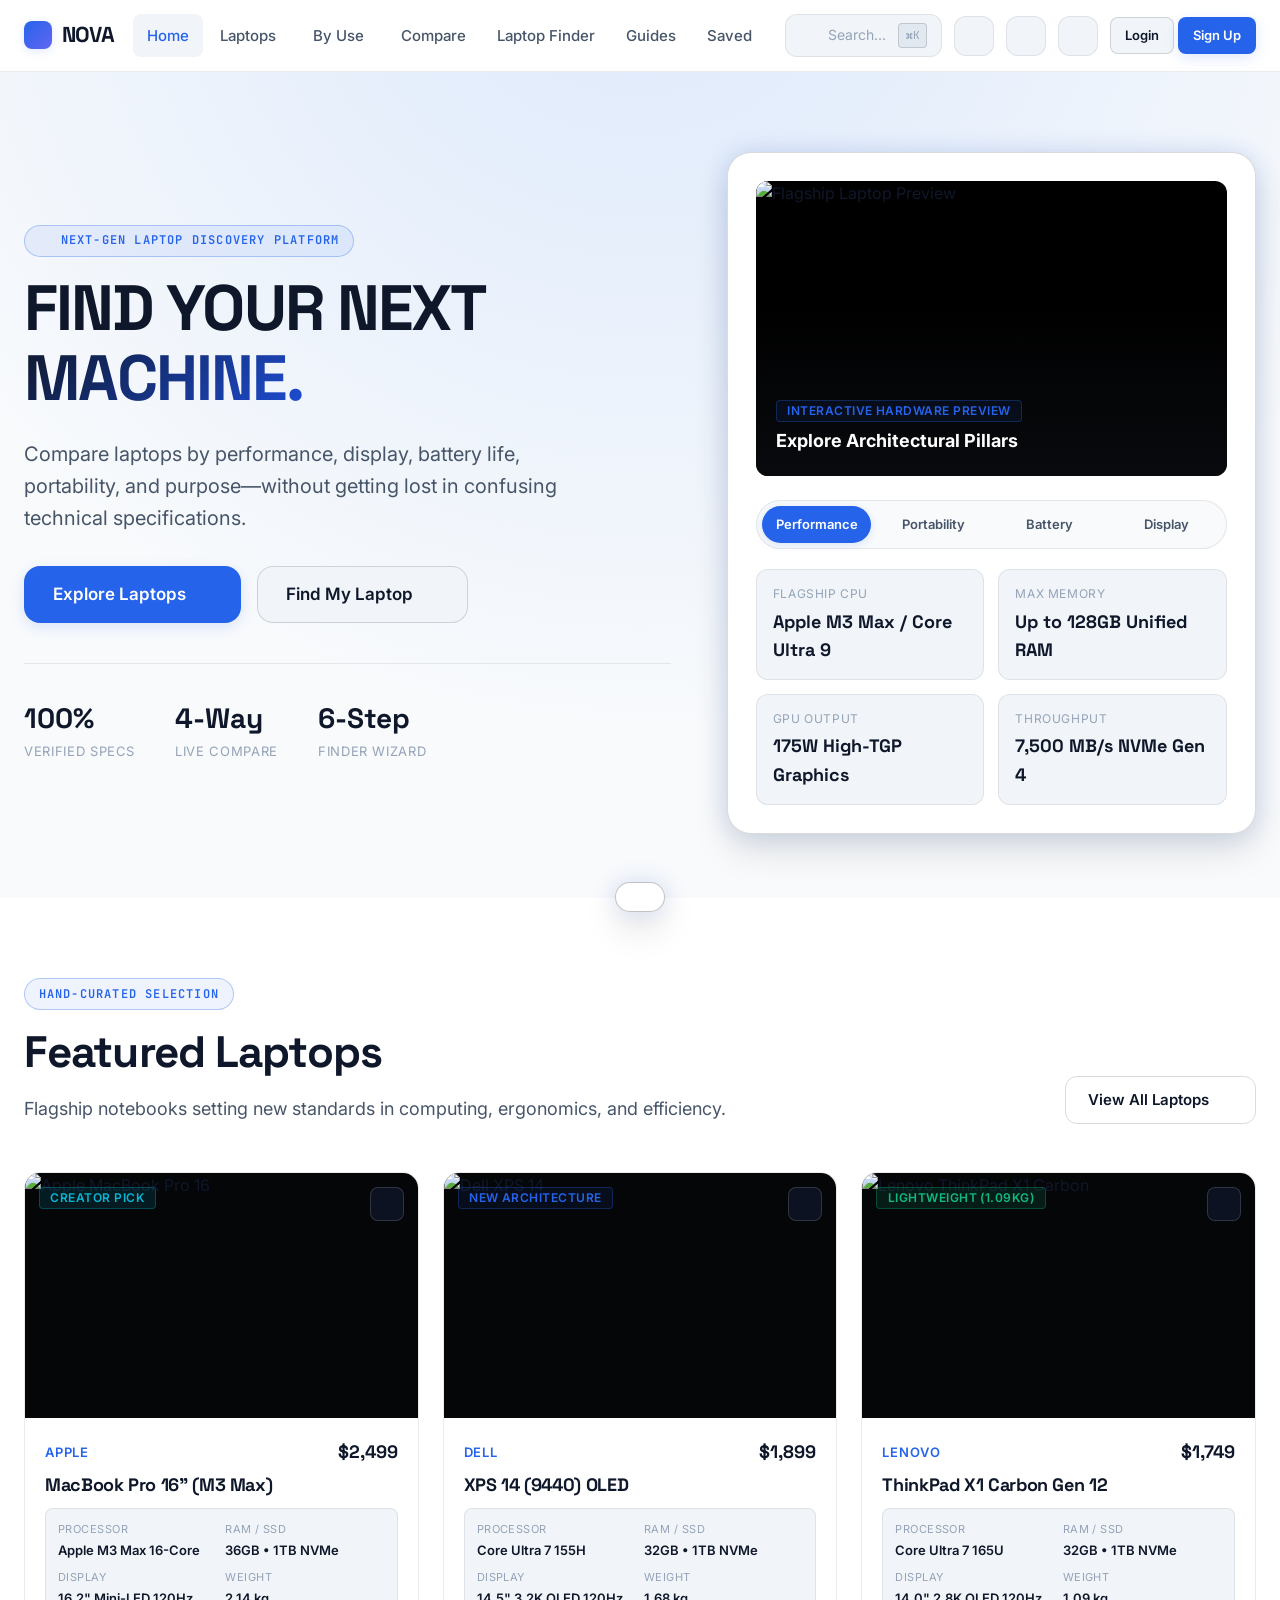
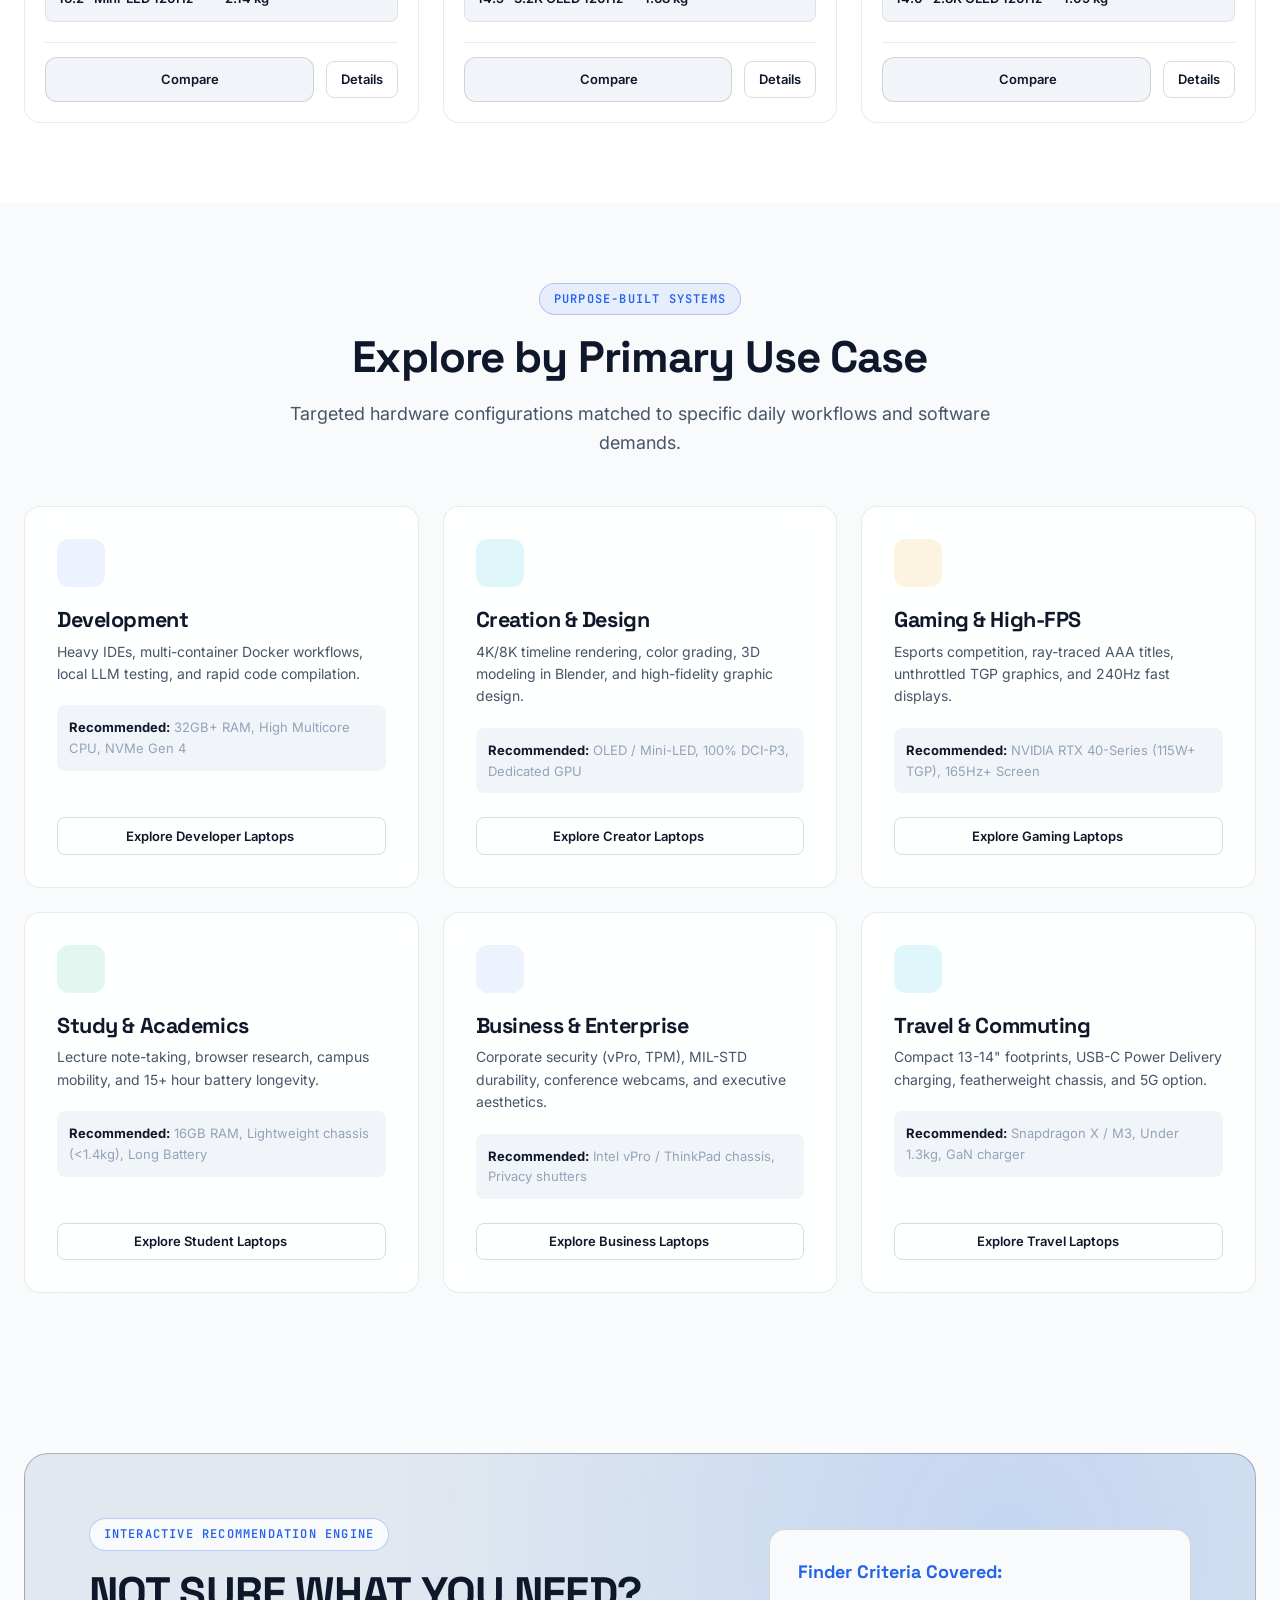
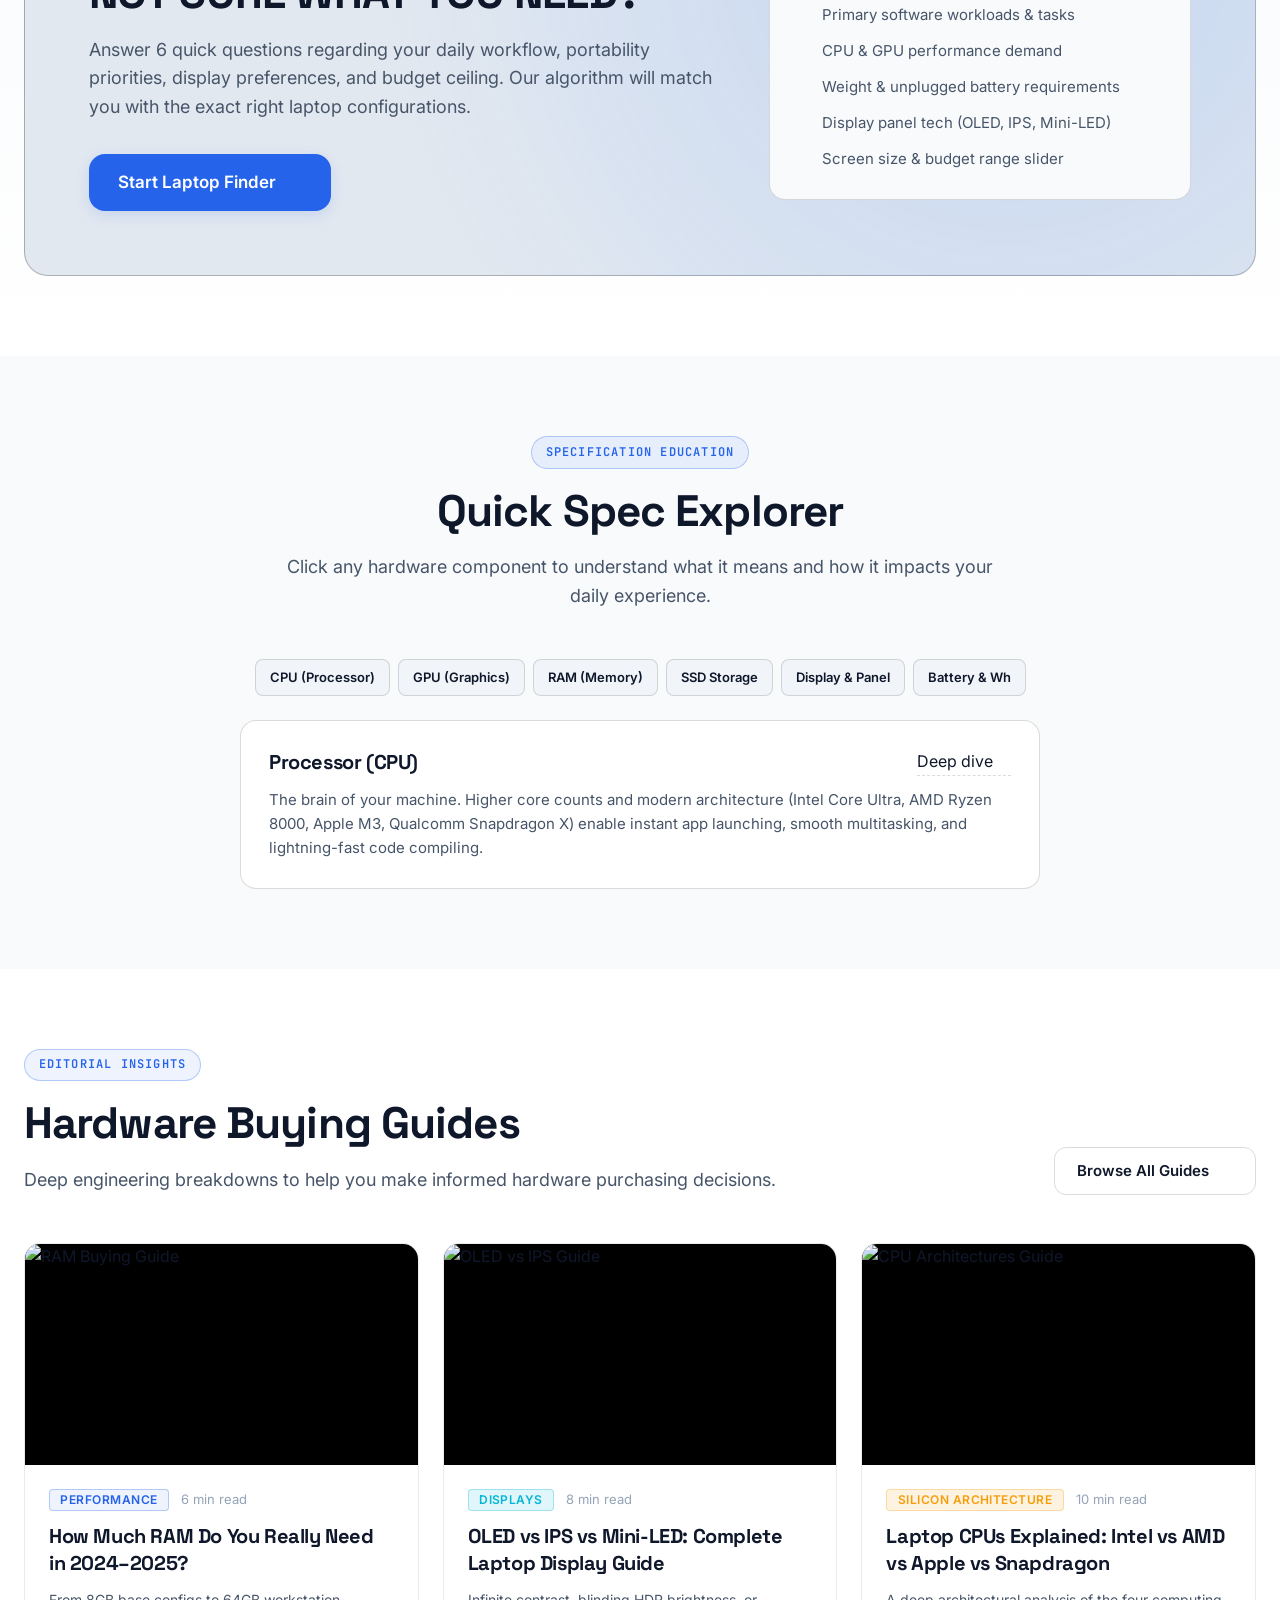
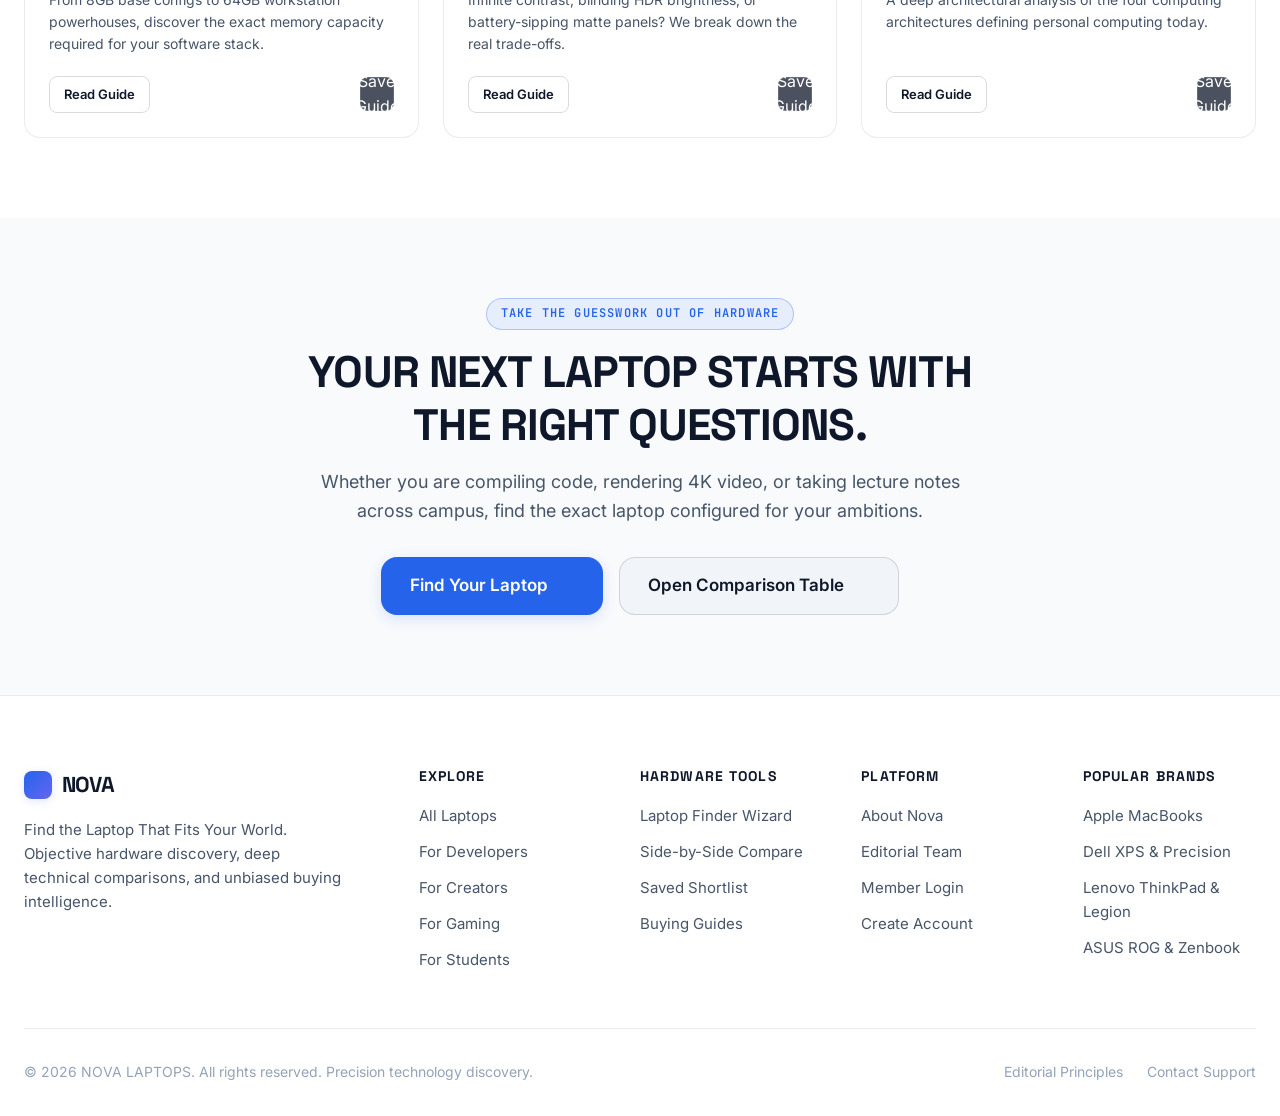
==== index.html @ 1ff2ee2d "Your commit message" ====
<!DOCTYPE html>
<html lang="en" data-theme="dark">
<head>
  <meta charset="UTF-8">
  <meta name="viewport" content="width=device-width, initial-scale=1.0">
  <title>NOVA LAPTOPS — Find the Laptop That Fits Your World</title>
  <meta name="description" content="Discover, compare, and find high-performance laptops tailored to your workflow. Deep technical specifications, curated buying guides, and precision hardware comparisons.">
  <meta property="og:title" content="NOVA LAPTOPS — Discover & Compare Laptops">
  <meta property="og:description" content="Compare laptops by performance, display, battery life, and purpose—without getting lost in technical jargon.">
  
  <!-- CSS Stylesheets -->
  <link rel="stylesheet" href="assets/css/style.css">
  <link rel="stylesheet" href="assets/css/components.css">
  <link rel="stylesheet" href="assets/css/responsive.css">

  <!-- Lucide Icons CDN -->
  <script src="https://unpkg.com/lucide@latest"></script>
</head>
<body>

  <!-- ==================== STICKY NAVBAR ==================== -->
  <header class="site-header">
    <div class="container nav-container">
      <!-- Brand Logo -->
      <a href="index.html" class="brand-logo" aria-label="Nova Laptops Home">
        <div class="brand-logo-icon">
          <i data-lucide="cpu" style="width: 18px; height: 18px;"></i>
        </div>
        <span>NOVA</span>
      </a>

      <!-- Desktop Navigation Menu -->
      <nav class="main-nav" aria-label="Main Navigation">
        <div class="nav-item">
          <a href="index.html" class="nav-link active">Home</a>
        </div>

        <!-- Laptops Dropdown -->
        <div class="nav-item">
          <a href="laptops.html" class="nav-link">
            Laptops <i data-lucide="chevron-down" class="nav-chevron"></i>
          </a>
          <div class="dropdown-menu">
            <a href="laptops.html" class="dropdown-item">
              <i data-lucide="layout-grid"></i> All Laptops
            </a>
            <a href="laptops.html?use=Travel" class="dropdown-item">
              <i data-lucide="feather"></i> Ultrabooks
            </a>
            <a href="laptops.html?use=Business" class="dropdown-item">
              <i data-lucide="briefcase"></i> Business Laptops
            </a>
            <a href="laptops.html?use=Gaming" class="dropdown-item">
              <i data-lucide="gamepad-2"></i> Gaming Laptops
            </a>
            <a href="laptops.html?use=Creator" class="dropdown-item">
              <i data-lucide="palette"></i> Creator Laptops
            </a>
            <a href="laptops.html?display=OLED" class="dropdown-item">
              <i data-lucide="sparkles"></i> 2-in-1 & OLED Laptops
            </a>
            <a href="laptops.html?use=Student" class="dropdown-item">
              <i data-lucide="graduation-cap"></i> Student Laptops
            </a>
            <a href="laptops.html?ram=64" class="dropdown-item">
              <i data-lucide="server"></i> Workstations
            </a>
          </div>
        </div>

        <!-- By Use Dropdown -->
        <div class="nav-item">
          <a href="laptops.html" class="nav-link">
            By Use <i data-lucide="chevron-down" class="nav-chevron"></i>
          </a>
          <div class="dropdown-menu">
            <a href="laptops.html?use=Student" class="dropdown-item">
              <i data-lucide="graduation-cap"></i> For Students
            </a>
            <a href="laptops.html?use=Work" class="dropdown-item">
              <i data-lucide="laptop"></i> For Work & Office
            </a>
            <a href="laptops.html?use=Developer" class="dropdown-item">
              <i data-lucide="code-2"></i> For Developers
            </a>
            <a href="laptops.html?use=Creator" class="dropdown-item">
              <i data-lucide="pen-tool"></i> For Designers & UI
            </a>
            <a href="laptops.html?use=Creator" class="dropdown-item">
              <i data-lucide="video"></i> For Video Creators
            </a>
            <a href="laptops.html?use=Gaming" class="dropdown-item">
              <i data-lucide="crosshair"></i> For High-FPS Gaming
            </a>
            <a href="laptops.html?use=Business" class="dropdown-item">
              <i data-lucide="shield-check"></i> For Enterprise & Execs
            </a>
            <a href="laptops.html?use=Travel" class="dropdown-item">
              <i data-lucide="plane"></i> For Travel & Commute
            </a>
          </div>
        </div>

        <div class="nav-item">
          <a href="compare.html" class="nav-link">Compare</a>
        </div>

        <div class="nav-item">
          <a href="laptop-finder.html" class="nav-link">Laptop Finder</a>
        </div>

        <div class="nav-item">
          <a href="guides.html" class="nav-link">Guides</a>
        </div>

        <div class="nav-item">
          <a href="saved.html" class="nav-link">Saved</a>
        </div>
      </nav>

      <!-- Nav Actions (Right) -->
      <div class="nav-actions">
        <!-- Search Trigger -->
        <button class="search-trigger-btn" aria-label="Open search">
          <i data-lucide="search" style="width: 16px; height: 16px;"></i>
          <span>Search...</span>
          <kbd class="search-kbd">⌘K</kbd>
        </button>

        <!-- Saved Counter Link -->
        <a href="saved.html" class="nav-badge-link" aria-label="Saved items" title="Saved Shortlist">
          <i data-lucide="bookmark" style="width: 18px; height: 18px;"></i>
          <span class="counter-badge saved-count-badge">0</span>
        </a>

        <!-- Compare Counter Link -->
        <a href="compare.html" class="nav-badge-link" aria-label="Compare list" title="Comparison Tray">
          <i data-lucide="scale" style="width: 18px; height: 18px;"></i>
          <span class="counter-badge compare-count-badge">0</span>
        </a>

        <!-- Theme Toggle -->
        <button class="theme-toggle-btn" aria-label="Toggle dark/light theme" title="Toggle theme">
          <i data-lucide="sun" style="width: 18px; height: 18px;"></i>
        </button>

        <!-- Auth State Container -->
        <div class="nav-auth-container">
          <a href="login.html" class="btn btn-secondary btn-sm">Login</a>
          <a href="signup.html" class="btn btn-primary btn-sm">Sign Up</a>
        </div>

        <!-- Mobile Hamburger Toggle -->
        <button id="mobileNavToggle" class="mobile-toggle-btn" aria-label="Toggle mobile menu">
          <i data-lucide="menu" style="width: 20px; height: 20px;"></i>
        </button>
      </div>
    </div>
  </header>

  <!-- ==================== MOBILE NAVIGATION DRAWER ==================== -->
  <div id="mobileNavDrawer" class="mobile-nav-drawer">
    <div class="mobile-nav-content">
      <div class="mobile-nav-header">
        <a href="index.html" class="brand-logo">
          <div class="brand-logo-icon"><i data-lucide="cpu" style="width: 18px; height: 18px;"></i></div>
          <span>NOVA</span>
        </a>
        <button id="mobileNavClose" class="btn btn-icon btn-sm" aria-label="Close menu">✕</button>
      </div>

      <div class="mobile-nav-links">
        <a href="index.html" class="mobile-nav-link">Home</a>
        
        <div>
          <button class="mobile-nav-link mobile-accordion-trigger" style="width: 100%;">
            <span>Laptops</span>
            <i data-lucide="chevron-down" style="width: 16px; height: 16px;"></i>
          </button>
          <div class="mobile-accordion-content">
            <a href="laptops.html" class="mobile-accordion-link">All Laptops</a>
            <a href="laptops.html?use=Travel" class="mobile-accordion-link">Ultrabooks</a>
            <a href="laptops.html?use=Business" class="mobile-accordion-link">Business Laptops</a>
            <a href="laptops.html?use=Gaming" class="mobile-accordion-link">Gaming Laptops</a>
            <a href="laptops.html?use=Creator" class="mobile-accordion-link">Creator Laptops</a>
            <a href="laptops.html?display=OLED" class="mobile-accordion-link">2-in-1 & OLED</a>
            <a href="laptops.html?use=Student" class="mobile-accordion-link">Student Laptops</a>
            <a href="laptops.html?ram=64" class="mobile-accordion-link">Workstations</a>
          </div>
        </div>

        <div>
          <button class="mobile-nav-link mobile-accordion-trigger" style="width: 100%;">
            <span>By Use Case</span>
            <i data-lucide="chevron-down" style="width: 16px; height: 16px;"></i>
          </button>
          <div class="mobile-accordion-content">
            <a href="laptops.html?use=Student" class="mobile-accordion-link">For Students</a>
            <a href="laptops.html?use=Work" class="mobile-accordion-link">For Work</a>
            <a href="laptops.html?use=Developer" class="mobile-accordion-link">For Developers</a>
            <a href="laptops.html?use=Creator" class="mobile-accordion-link">For Designers</a>
            <a href="laptops.html?use=Gaming" class="mobile-accordion-link">For Gaming</a>
            <a href="laptops.html?use=Business" class="mobile-accordion-link">For Business</a>
          </div>
        </div>

        <a href="compare.html" class="mobile-nav-link">Compare Machines</a>
        <a href="laptop-finder.html" class="mobile-nav-link">Laptop Finder Wizard</a>
        <a href="guides.html" class="mobile-nav-link">Buying Guides</a>
        <a href="saved.html" class="mobile-nav-link">Saved Shortlist</a>
        <a href="about.html" class="mobile-nav-link">About Nova</a>
        <a href="contact.html" class="mobile-nav-link">Contact</a>
      </div>

      <div style="margin-top: auto; padding-top: 1.5rem; border-top: 1px solid var(--border-subtle); display: flex; flex-direction: column; gap: 0.75rem;">
        <div class="nav-auth-container" style="display: flex; gap: 0.5rem;">
          <a href="login.html" class="btn btn-secondary btn-sm" style="flex: 1;">Login</a>
          <a href="signup.html" class="btn btn-primary btn-sm" style="flex: 1;">Sign Up</a>
        </div>
      </div>
    </div>
  </div>

  <main>
    <!-- ==================== HERO SECTION ==================== -->
    <section class="hero">
      <div class="container">
        <div class="hero-content-wrapper">
          <!-- Hero Text -->
          <div>
            <div class="section-tag">
              <i data-lucide="sparkles" style="width: 14px; height: 14px;"></i>
              Next-Gen Laptop Discovery Platform
            </div>
            <h1 class="hero-title">
              FIND YOUR NEXT <br>
              <span class="text-gradient">MACHINE.</span>
            </h1>
            <p class="hero-desc">
              Compare laptops by performance, display, battery life, portability, and purpose—without getting lost in confusing technical specifications.
            </p>

            <div class="hero-cta-group">
              <a href="laptops.html" class="btn btn-primary btn-lg">
                Explore Laptops <i data-lucide="arrow-right" style="width: 18px; height: 18px;"></i>
              </a>
              <a href="laptop-finder.html" class="btn btn-secondary btn-lg">
                Find My Laptop <i data-lucide="compass" style="width: 18px; height: 18px;"></i>
              </a>
            </div>

            <div class="hero-stats-row">
              <div class="hero-stat-item">
                <span class="hero-stat-val">100%</span>
                <span class="hero-stat-lbl">Verified Specs</span>
              </div>
              <div class="hero-stat-item">
                <span class="hero-stat-val">4-Way</span>
                <span class="hero-stat-lbl">Live Compare</span>
              </div>
              <div class="hero-stat-item">
                <span class="hero-stat-val">6-Step</span>
                <span class="hero-stat-lbl">Finder Wizard</span>
              </div>
            </div>
          </div>

          <!-- Hero Interactive Spec Visual Display -->
          <div>
            <div class="hero-visual-card">
              <div class="hero-device-wrapper">
                <img id="heroDeviceImg" src="https://images.unsplash.com/photo-1517336714731-489689fd1ca8?auto=format&fit=crop&w=800&q=80" alt="Flagship Laptop Preview" class="hero-device-img">
                <div class="hero-device-overlay">
                  <div>
                    <span class="badge badge-blue">Interactive Hardware Preview</span>
                    <div style="color: #FFFFFF; font-weight: 700; font-size: 1.125rem; margin-top: 0.25rem;">Explore Architectural Pillars</div>
                  </div>
                </div>
              </div>

              <!-- Pill Controls -->
              <div class="hero-pill-controls">
                <button class="hero-pill-btn active" data-hero-target="performance">Performance</button>
                <button class="hero-pill-btn" data-hero-target="portability">Portability</button>
                <button class="hero-pill-btn" data-hero-target="battery">Battery</button>
                <button class="hero-pill-btn" data-hero-target="display">Display</button>
              </div>

              <!-- Dynamic Specs Grid -->
              <div id="heroDynamicSpecs" class="hero-spec-dynamic-grid">
                <div class="hero-spec-metric">
                  <div class="hero-spec-metric-label">Flagship CPU</div>
                  <div class="hero-spec-metric-val">Apple M3 Max / Core Ultra 9</div>
                </div>
                <div class="hero-spec-metric">
                  <div class="hero-spec-metric-label">Max Memory</div>
                  <div class="hero-spec-metric-val">Up to 128GB Unified RAM</div>
                </div>
                <div class="hero-spec-metric">
                  <div class="hero-spec-metric-label">GPU Output</div>
                  <div class="hero-spec-metric-val">175W High-TGP Graphics</div>
                </div>
                <div class="hero-spec-metric">
                  <div class="hero-spec-metric-label">Throughput</div>
                  <div class="hero-spec-metric-val">7,500 MB/s NVMe Gen 4</div>
                </div>
              </div>
            </div>
          </div>
        </div>
      </div>
    </section>

    <!-- ==================== FEATURED LAPTOPS ==================== -->
    <section class="section" style="background-color: var(--bg-secondary);">
      <div class="container">
        <div class="section-header" style="display: flex; justify-content: space-between; align-items: flex-end; flex-wrap: wrap; gap: 1.5rem;">
          <div>
            <div class="section-tag">Hand-Curated Selection</div>
            <h2 class="section-title">Featured Laptops</h2>
            <p class="section-subtitle">Flagship notebooks setting new standards in computing, ergonomics, and efficiency.</p>
          </div>
          <a href="laptops.html" class="btn btn-outline">
            View All Laptops <i data-lucide="arrow-right" style="width: 16px; height: 16px;"></i>
          </a>
        </div>

        <div class="grid grid-3">
          <!-- Featured Laptop 1: MacBook Pro 16 M3 -->
          <div class="laptop-card">
            <div class="laptop-card-media">
              <img src="https://images.unsplash.com/photo-1517336714731-489689fd1ca8?auto=format&fit=crop&w=800&q=80" alt="Apple MacBook Pro 16" class="laptop-card-img" loading="lazy">
              <div class="laptop-card-badges">
                <span class="badge badge-cyan">Creator Pick</span>
              </div>
              <div class="laptop-card-quick-actions">
                <button class="card-icon-action-btn" data-save-laptop-btn="macbook-pro-16-m3" title="Save to shortlist">
                  <i data-lucide="bookmark" style="width: 16px; height: 16px;"></i>
                </button>
              </div>
            </div>
            <div class="laptop-card-body">
              <div class="laptop-card-brand-row">
                <span class="laptop-card-brand">Apple</span>
                <span class="laptop-card-price">$2,499</span>
              </div>
              <h3 class="laptop-card-title"><a href="laptop-details.html?id=macbook-pro-16-m3">MacBook Pro 16" (M3 Max)</a></h3>
              <div class="card-specs-matrix">
                <div class="spec-chip-item">
                  <span class="spec-chip-label">Processor</span>
                  <span class="spec-chip-value">Apple M3 Max 16-Core</span>
                </div>
                <div class="spec-chip-item">
                  <span class="spec-chip-label">RAM / SSD</span>
                  <span class="spec-chip-value">36GB • 1TB NVMe</span>
                </div>
                <div class="spec-chip-item">
                  <span class="spec-chip-label">Display</span>
                  <span class="spec-chip-value">16.2" Mini-LED 120Hz</span>
                </div>
                <div class="spec-chip-item">
                  <span class="spec-chip-label">Weight</span>
                  <span class="spec-chip-value">2.14 kg</span>
                </div>
              </div>
              <div class="laptop-card-footer">
                <button class="btn btn-secondary btn-card-compare" data-compare-btn="macbook-pro-16-m3">
                  <i data-lucide="scale" style="width: 14px; height: 14px;"></i> Compare
                </button>
                <a href="laptop-details.html?id=macbook-pro-16-m3" class="btn btn-outline btn-sm">Details</a>
              </div>
            </div>
          </div>

          <!-- Featured Laptop 2: Dell XPS 14 -->
          <div class="laptop-card">
            <div class="laptop-card-media">
              <img src="https://images.unsplash.com/photo-1593642632823-8f785ba67e45?auto=format&fit=crop&w=800&q=80" alt="Dell XPS 14" class="laptop-card-img" loading="lazy">
              <div class="laptop-card-badges">
                <span class="badge badge-blue">New Architecture</span>
              </div>
              <div class="laptop-card-quick-actions">
                <button class="card-icon-action-btn" data-save-laptop-btn="dell-xps-14-2024" title="Save to shortlist">
                  <i data-lucide="bookmark" style="width: 16px; height: 16px;"></i>
                </button>
              </div>
            </div>
            <div class="laptop-card-body">
              <div class="laptop-card-brand-row">
                <span class="laptop-card-brand">Dell</span>
                <span class="laptop-card-price">$1,899</span>
              </div>
              <h3 class="laptop-card-title"><a href="laptop-details.html?id=dell-xps-14-2024">XPS 14 (9440) OLED</a></h3>
              <div class="card-specs-matrix">
                <div class="spec-chip-item">
                  <span class="spec-chip-label">Processor</span>
                  <span class="spec-chip-value">Core Ultra 7 155H</span>
                </div>
                <div class="spec-chip-item">
                  <span class="spec-chip-label">RAM / SSD</span>
                  <span class="spec-chip-value">32GB • 1TB NVMe</span>
                </div>
                <div class="spec-chip-item">
                  <span class="spec-chip-label">Display</span>
                  <span class="spec-chip-value">14.5" 3.2K OLED 120Hz</span>
                </div>
                <div class="spec-chip-item">
                  <span class="spec-chip-label">Weight</span>
                  <span class="spec-chip-value">1.68 kg</span>
                </div>
              </div>
              <div class="laptop-card-footer">
                <button class="btn btn-secondary btn-card-compare" data-compare-btn="dell-xps-14-2024">
                  <i data-lucide="scale" style="width: 14px; height: 14px;"></i> Compare
                </button>
                <a href="laptop-details.html?id=dell-xps-14-2024" class="btn btn-outline btn-sm">Details</a>
              </div>
            </div>
          </div>

          <!-- Featured Laptop 3: Lenovo ThinkPad X1 Carbon Gen 12 -->
          <div class="laptop-card">
            <div class="laptop-card-media">
              <img src="https://images.unsplash.com/photo-1588872657578-7efd1f1555ed?auto=format&fit=crop&w=800&q=80" alt="Lenovo ThinkPad X1 Carbon" class="laptop-card-img" loading="lazy">
              <div class="laptop-card-badges">
                <span class="badge badge-emerald">Lightweight (1.09kg)</span>
              </div>
              <div class="laptop-card-quick-actions">
                <button class="card-icon-action-btn" data-save-laptop-btn="lenovo-thinkpad-x1-carbon-gen12" title="Save to shortlist">
                  <i data-lucide="bookmark" style="width: 16px; height: 16px;"></i>
                </button>
              </div>
            </div>
            <div class="laptop-card-body">
              <div class="laptop-card-brand-row">
                <span class="laptop-card-brand">Lenovo</span>
                <span class="laptop-card-price">$1,749</span>
              </div>
              <h3 class="laptop-card-title"><a href="laptop-details.html?id=lenovo-thinkpad-x1-carbon-gen12">ThinkPad X1 Carbon Gen 12</a></h3>
              <div class="card-specs-matrix">
                <div class="spec-chip-item">
                  <span class="spec-chip-label">Processor</span>
                  <span class="spec-chip-value">Core Ultra 7 165U</span>
                </div>
                <div class="spec-chip-item">
                  <span class="spec-chip-label">RAM / SSD</span>
                  <span class="spec-chip-value">32GB • 1TB NVMe</span>
                </div>
                <div class="spec-chip-item">
                  <span class="spec-chip-label">Display</span>
                  <span class="spec-chip-value">14.0" 2.8K OLED 120Hz</span>
                </div>
                <div class="spec-chip-item">
                  <span class="spec-chip-label">Weight</span>
                  <span class="spec-chip-value">1.09 kg</span>
                </div>
              </div>
              <div class="laptop-card-footer">
                <button class="btn btn-secondary btn-card-compare" data-compare-btn="lenovo-thinkpad-x1-carbon-gen12">
                  <i data-lucide="scale" style="width: 14px; height: 14px;"></i> Compare
                </button>
                <a href="laptop-details.html?id=lenovo-thinkpad-x1-carbon-gen12" class="btn btn-outline btn-sm">Details</a>
              </div>
            </div>
          </div>
        </div>
      </div>
    </section>

    <!-- ==================== EXPLORE BY USE CASE ==================== -->
    <section class="section">
      <div class="container">
        <div class="section-header text-center">
          <div class="section-tag">Purpose-Built Systems</div>
          <h2 class="section-title">Explore by Primary Use Case</h2>
          <p class="section-subtitle">Targeted hardware configurations matched to specific daily workflows and software demands.</p>
        </div>

        <div class="grid grid-3">
          <!-- Card: Developers -->
          <div class="glass-panel" style="padding: 2rem; display: flex; flex-direction: column;">
            <div style="width: 48px; height: 48px; border-radius: var(--radius-md); background: var(--accent-subtle); color: var(--accent-primary); display: flex; align-items: center; justify-content: center; margin-bottom: 1.25rem;">
              <i data-lucide="code-2" style="width: 24px; height: 24px;"></i>
            </div>
            <h3 style="font-size: 1.35rem; margin-bottom: 0.5rem;">Development</h3>
            <p style="font-size: 0.875rem; color: var(--text-secondary); margin-bottom: 1.25rem; line-height: 1.6;">
              Heavy IDEs, multi-container Docker workflows, local LLM testing, and rapid code compilation.
            </p>
            <div style="background: var(--bg-tertiary); padding: 0.75rem; border-radius: var(--radius-sm); font-size: 0.8125rem; color: var(--text-muted); margin-bottom: 1.5rem;">
              <strong style="color: var(--text-primary);">Recommended:</strong> 32GB+ RAM, High Multicore CPU, NVMe Gen 4
            </div>
            <a href="laptops.html?use=Developer" class="btn btn-outline btn-sm" style="margin-top: auto;">
              Explore Developer Laptops <i data-lucide="arrow-right" style="width: 14px; height: 14px;"></i>
            </a>
          </div>

          <!-- Card: Creators -->
          <div class="glass-panel" style="padding: 2rem; display: flex; flex-direction: column;">
            <div style="width: 48px; height: 48px; border-radius: var(--radius-md); background: var(--cyan-subtle); color: var(--cyan-accent); display: flex; align-items: center; justify-content: center; margin-bottom: 1.25rem;">
              <i data-lucide="palette" style="width: 24px; height: 24px;"></i>
            </div>
            <h3 style="font-size: 1.35rem; margin-bottom: 0.5rem;">Creation & Design</h3>
            <p style="font-size: 0.875rem; color: var(--text-secondary); margin-bottom: 1.25rem; line-height: 1.6;">
              4K/8K timeline rendering, color grading, 3D modeling in Blender, and high-fidelity graphic design.
            </p>
            <div style="background: var(--bg-tertiary); padding: 0.75rem; border-radius: var(--radius-sm); font-size: 0.8125rem; color: var(--text-muted); margin-bottom: 1.5rem;">
              <strong style="color: var(--text-primary);">Recommended:</strong> OLED / Mini-LED, 100% DCI-P3, Dedicated GPU
            </div>
            <a href="laptops.html?use=Creator" class="btn btn-outline btn-sm" style="margin-top: auto;">
              Explore Creator Laptops <i data-lucide="arrow-right" style="width: 14px; height: 14px;"></i>
            </a>
          </div>

          <!-- Card: Gaming -->
          <div class="glass-panel" style="padding: 2rem; display: flex; flex-direction: column;">
            <div style="width: 48px; height: 48px; border-radius: var(--radius-md); background: var(--amber-subtle); color: var(--amber-accent); display: flex; align-items: center; justify-content: center; margin-bottom: 1.25rem;">
              <i data-lucide="gamepad-2" style="width: 24px; height: 24px;"></i>
            </div>
            <h3 style="font-size: 1.35rem; margin-bottom: 0.5rem;">Gaming & High-FPS</h3>
            <p style="font-size: 0.875rem; color: var(--text-secondary); margin-bottom: 1.25rem; line-height: 1.6;">
              Esports competition, ray-traced AAA titles, unthrottled TGP graphics, and 240Hz fast displays.
            </p>
            <div style="background: var(--bg-tertiary); padding: 0.75rem; border-radius: var(--radius-sm); font-size: 0.8125rem; color: var(--text-muted); margin-bottom: 1.5rem;">
              <strong style="color: var(--text-primary);">Recommended:</strong> NVIDIA RTX 40-Series (115W+ TGP), 165Hz+ Screen
            </div>
            <a href="laptops.html?use=Gaming" class="btn btn-outline btn-sm" style="margin-top: auto;">
              Explore Gaming Laptops <i data-lucide="arrow-right" style="width: 14px; height: 14px;"></i>
            </a>
          </div>

          <!-- Card: Students -->
          <div class="glass-panel" style="padding: 2rem; display: flex; flex-direction: column;">
            <div style="width: 48px; height: 48px; border-radius: var(--radius-md); background: var(--emerald-subtle); color: var(--emerald-accent); display: flex; align-items: center; justify-content: center; margin-bottom: 1.25rem;">
              <i data-lucide="graduation-cap" style="width: 24px; height: 24px;"></i>
            </div>
            <h3 style="font-size: 1.35rem; margin-bottom: 0.5rem;">Study & Academics</h3>
            <p style="font-size: 0.875rem; color: var(--text-secondary); margin-bottom: 1.25rem; line-height: 1.6;">
              Lecture note-taking, browser research, campus mobility, and 15+ hour battery longevity.
            </p>
            <div style="background: var(--bg-tertiary); padding: 0.75rem; border-radius: var(--radius-sm); font-size: 0.8125rem; color: var(--text-muted); margin-bottom: 1.5rem;">
              <strong style="color: var(--text-primary);">Recommended:</strong> 16GB RAM, Lightweight chassis (<1.4kg), Long Battery
            </div>
            <a href="laptops.html?use=Student" class="btn btn-outline btn-sm" style="margin-top: auto;">
              Explore Student Laptops <i data-lucide="arrow-right" style="width: 14px; height: 14px;"></i>
            </a>
          </div>

          <!-- Card: Business & Execs -->
          <div class="glass-panel" style="padding: 2rem; display: flex; flex-direction: column;">
            <div style="width: 48px; height: 48px; border-radius: var(--radius-md); background: var(--accent-subtle); color: var(--accent-primary); display: flex; align-items: center; justify-content: center; margin-bottom: 1.25rem;">
              <i data-lucide="shield-check" style="width: 24px; height: 24px;"></i>
            </div>
            <h3 style="font-size: 1.35rem; margin-bottom: 0.5rem;">Business & Enterprise</h3>
            <p style="font-size: 0.875rem; color: var(--text-secondary); margin-bottom: 1.25rem; line-height: 1.6;">
              Corporate security (vPro, TPM), MIL-STD durability, conference webcams, and executive aesthetics.
            </p>
            <div style="background: var(--bg-tertiary); padding: 0.75rem; border-radius: var(--radius-sm); font-size: 0.8125rem; color: var(--text-muted); margin-bottom: 1.5rem;">
              <strong style="color: var(--text-primary);">Recommended:</strong> Intel vPro / ThinkPad chassis, Privacy shutters
            </div>
            <a href="laptops.html?use=Business" class="btn btn-outline btn-sm" style="margin-top: auto;">
              Explore Business Laptops <i data-lucide="arrow-right" style="width: 14px; height: 14px;"></i>
            </a>
          </div>

          <!-- Card: Travel & Remote -->
          <div class="glass-panel" style="padding: 2rem; display: flex; flex-direction: column;">
            <div style="width: 48px; height: 48px; border-radius: var(--radius-md); background: var(--cyan-subtle); color: var(--cyan-accent); display: flex; align-items: center; justify-content: center; margin-bottom: 1.25rem;">
              <i data-lucide="plane" style="width: 24px; height: 24px;"></i>
            </div>
            <h3 style="font-size: 1.35rem; margin-bottom: 0.5rem;">Travel & Commuting</h3>
            <p style="font-size: 0.875rem; color: var(--text-secondary); margin-bottom: 1.25rem; line-height: 1.6;">
              Compact 13-14" footprints, USB-C Power Delivery charging, featherweight chassis, and 5G option.
            </p>
            <div style="background: var(--bg-tertiary); padding: 0.75rem; border-radius: var(--radius-sm); font-size: 0.8125rem; color: var(--text-muted); margin-bottom: 1.5rem;">
              <strong style="color: var(--text-primary);">Recommended:</strong> Snapdragon X / M3, Under 1.3kg, GaN charger
            </div>
            <a href="laptops.html?use=Travel" class="btn btn-outline btn-sm" style="margin-top: auto;">
              Explore Travel Laptops <i data-lucide="arrow-right" style="width: 14px; height: 14px;"></i>
            </a>
          </div>
        </div>
      </div>
    </section>

    <!-- ==================== LAPTOP FINDER PROMO ==================== -->
    <section class="section" style="background: linear-gradient(180deg, var(--bg-primary) 0%, var(--bg-secondary) 100%);">
      <div class="container">
        <div style="background: radial-gradient(circle at 80% 20%, rgba(59, 130, 246, 0.18), transparent 60%), var(--bg-elevated); border: 1px solid var(--border-strong); border-radius: var(--radius-xl); padding: clamp(2rem, 5vw, 4rem); display: grid; grid-template-columns: 1.2fr 0.8fr; gap: 3rem; align-items: center;">
          <div>
            <div class="section-tag" style="background: var(--bg-primary);">Interactive Recommendation Engine</div>
            <h2 style="font-size: clamp(2rem, 3.5vw, 2.75rem); margin-bottom: 1rem;">NOT SURE WHAT YOU NEED?</h2>
            <p style="font-size: 1.125rem; color: var(--text-secondary); line-height: 1.6; margin-bottom: 2rem;">
              Answer 6 quick questions regarding your daily workflow, portability priorities, display preferences, and budget ceiling. Our algorithm will match you with the exact right laptop configurations.
            </p>
            <a href="laptop-finder.html" class="btn btn-primary btn-lg">
              Start Laptop Finder <i data-lucide="sparkles" style="width: 18px; height: 18px;"></i>
            </a>
          </div>

          <div style="background: var(--bg-primary); border: 1px solid var(--border-medium); border-radius: var(--radius-lg); padding: 1.75rem;">
            <div style="font-family: var(--font-heading); font-size: 1.125rem; font-weight: 700; margin-bottom: 1rem; color: var(--accent-primary);">
              Finder Criteria Covered:
            </div>
            <ul style="display: flex; flex-direction: column; gap: 0.75rem; font-size: 0.9375rem; color: var(--text-secondary);">
              <li style="display: flex; align-items: center; gap: 0.5rem;"><i data-lucide="check" style="color: var(--emerald-accent); width: 16px; height: 16px;"></i> Primary software workloads & tasks</li>
              <li style="display: flex; align-items: center; gap: 0.5rem;"><i data-lucide="check" style="color: var(--emerald-accent); width: 16px; height: 16px;"></i> CPU & GPU performance demand</li>
              <li style="display: flex; align-items: center; gap: 0.5rem;"><i data-lucide="check" style="color: var(--emerald-accent); width: 16px; height: 16px;"></i> Weight & unplugged battery requirements</li>
              <li style="display: flex; align-items: center; gap: 0.5rem;"><i data-lucide="check" style="color: var(--emerald-accent); width: 16px; height: 16px;"></i> Display panel tech (OLED, IPS, Mini-LED)</li>
              <li style="display: flex; align-items: center; gap: 0.5rem;"><i data-lucide="check" style="color: var(--emerald-accent); width: 16px; height: 16px;"></i> Screen size & budget range slider</li>
            </ul>
          </div>
        </div>
      </div>
    </section>

    <!-- ==================== QUICK SPEC EXPLORER ==================== -->
    <section class="section">
      <div class="container">
        <div class="section-header text-center">
          <div class="section-tag">Specification Education</div>
          <h2 class="section-title">Quick Spec Explorer</h2>
          <p class="section-subtitle">Click any hardware component to understand what it means and how it impacts your daily experience.</p>
        </div>

        <div style="max-width: 800px; margin: 0 auto;">
          <!-- Spec Explorer Pill Tabs -->
          <div style="display: flex; gap: 0.5rem; justify-content: center; flex-wrap: wrap; margin-bottom: 1.5rem;">
            <button class="btn btn-secondary btn-sm spec-tab-btn active" data-spec-tab="cpu">CPU (Processor)</button>
            <button class="btn btn-secondary btn-sm spec-tab-btn" data-spec-tab="gpu">GPU (Graphics)</button>
            <button class="btn btn-secondary btn-sm spec-tab-btn" data-spec-tab="ram">RAM (Memory)</button>
            <button class="btn btn-secondary btn-sm spec-tab-btn" data-spec-tab="storage">SSD Storage</button>
            <button class="btn btn-secondary btn-sm spec-tab-btn" data-spec-tab="display">Display & Panel</button>
            <button class="btn btn-secondary btn-sm spec-tab-btn" data-spec-tab="battery">Battery & Wh</button>
          </div>

          <!-- Spec Explorer Live Content Box -->
          <div id="specExplorerContent">
            <div style="background: var(--bg-secondary); border: 1px solid var(--border-medium); border-radius: var(--radius-lg); padding: 1.75rem;">
              <div style="display: flex; align-items: center; justify-content: space-between; margin-bottom: 0.75rem;">
                <h3 style="font-size: 1.25rem; color: var(--text-primary);">Processor (CPU)</h3>
                <button class="spec-help-trigger" data-spec-explainer="cpu">
                  <span>Deep dive</span> <i data-lucide="arrow-up-right" style="width: 14px; height: 14px;"></i>
                </button>
              </div>
              <p style="font-size: 0.9375rem; color: var(--text-secondary); line-height: 1.6;">
                The brain of your machine. Higher core counts and modern architecture (Intel Core Ultra, AMD Ryzen 8000, Apple M3, Qualcomm Snapdragon X) enable instant app launching, smooth multitasking, and lightning-fast code compiling.
              </p>
            </div>
          </div>
        </div>
      </div>
    </section>

    <!-- ==================== EDITORIAL BUYING GUIDES ==================== -->
    <section class="section" style="background-color: var(--bg-secondary);">
      <div class="container">
        <div class="section-header" style="display: flex; justify-content: space-between; align-items: flex-end; flex-wrap: wrap; gap: 1.5rem;">
          <div>
            <div class="section-tag">Editorial Insights</div>
            <h2 class="section-title">Hardware Buying Guides</h2>
            <p class="section-subtitle">Deep engineering breakdowns to help you make informed hardware purchasing decisions.</p>
          </div>
          <a href="guides.html" class="btn btn-outline">
            Browse All Guides <i data-lucide="arrow-right" style="width: 16px; height: 16px;"></i>
          </a>
        </div>

        <div class="grid grid-3">
          <!-- Guide 1 -->
          <div class="guide-card">
            <div class="guide-card-media">
              <img src="https://images.unsplash.com/photo-1518770660439-4636190af475?auto=format&fit=crop&w=800&q=80" alt="RAM Buying Guide" class="guide-card-img" loading="lazy">
            </div>
            <div class="guide-card-body">
              <div class="guide-meta-row">
                <span class="badge badge-blue">Performance</span>
                <span>6 min read</span>
              </div>
              <h3 class="guide-card-title"><a href="guide-details.html?id=ram-guide-2024">How Much RAM Do You Really Need in 2024–2025?</a></h3>
              <p class="guide-card-excerpt">From 8GB base configs to 64GB workstation powerhouses, discover the exact memory capacity required for your software stack.</p>
              <div style="margin-top: auto; display: flex; justify-content: space-between; align-items: center;">
                <a href="guide-details.html?id=ram-guide-2024" class="btn btn-outline btn-sm">Read Guide</a>
                <button class="card-icon-action-btn" data-save-guide-btn="ram-guide-2024" title="Save Guide">
                  <i data-lucide="bookmark" style="width: 16px; height: 16px;"></i>
                </button>
              </div>
            </div>
          </div>

          <!-- Guide 2 -->
          <div class="guide-card">
            <div class="guide-card-media">
              <img src="https://images.unsplash.com/photo-1550745165-9bc0b252726f?auto=format&fit=crop&w=800&q=80" alt="OLED vs IPS Guide" class="guide-card-img" loading="lazy">
            </div>
            <div class="guide-card-body">
              <div class="guide-meta-row">
                <span class="badge badge-cyan">Displays</span>
                <span>8 min read</span>
              </div>
              <h3 class="guide-card-title"><a href="guide-details.html?id=oled-vs-ips-displays">OLED vs IPS vs Mini-LED: Complete Laptop Display Guide</a></h3>
              <p class="guide-card-excerpt">Infinite contrast, blinding HDR brightness, or battery-sipping matte panels? We break down the real trade-offs.</p>
              <div style="margin-top: auto; display: flex; justify-content: space-between; align-items: center;">
                <a href="guide-details.html?id=oled-vs-ips-displays" class="btn btn-outline btn-sm">Read Guide</a>
                <button class="card-icon-action-btn" data-save-guide-btn="oled-vs-ips-displays" title="Save Guide">
                  <i data-lucide="bookmark" style="width: 16px; height: 16px;"></i>
                </button>
              </div>
            </div>
          </div>

          <!-- Guide 3 -->
          <div class="guide-card">
            <div class="guide-card-media">
              <img src="https://images.unsplash.com/photo-1526374965328-7f61d4dc18c5?auto=format&fit=crop&w=800&q=80" alt="CPU Architectures Guide" class="guide-card-img" loading="lazy">
            </div>
            <div class="guide-card-body">
              <div class="guide-meta-row">
                <span class="badge badge-amber">Silicon Architecture</span>
                <span>10 min read</span>
              </div>
              <h3 class="guide-card-title"><a href="guide-details.html?id=laptop-cpu-architectures-explained">Laptop CPUs Explained: Intel vs AMD vs Apple vs Snapdragon</a></h3>
              <p class="guide-card-excerpt">A deep architectural analysis of the four computing architectures defining personal computing today.</p>
              <div style="margin-top: auto; display: flex; justify-content: space-between; align-items: center;">
                <a href="guide-details.html?id=laptop-cpu-architectures-explained" class="btn btn-outline btn-sm">Read Guide</a>
                <button class="card-icon-action-btn" data-save-guide-btn="laptop-cpu-architectures-explained" title="Save Guide">
                  <i data-lucide="bookmark" style="width: 16px; height: 16px;"></i>
                </button>
              </div>
            </div>
          </div>
        </div>
      </div>
    </section>

    <!-- ==================== FINAL CTA ==================== -->
    <section class="section" style="text-align: center;">
      <div class="container">
        <div style="max-width: 680px; margin: 0 auto;">
          <div class="section-tag">Take the Guesswork Out of Hardware</div>
          <h2 style="font-size: clamp(2rem, 3.5vw, 2.75rem); margin-bottom: 1rem;">YOUR NEXT LAPTOP STARTS WITH THE RIGHT QUESTIONS.</h2>
          <p style="font-size: 1.125rem; color: var(--text-secondary); line-height: 1.6; margin-bottom: 2rem;">
            Whether you are compiling code, rendering 4K video, or taking lecture notes across campus, find the exact laptop configured for your ambitions.
          </p>
          <div style="display: flex; gap: 1rem; justify-content: center; flex-wrap: wrap;">
            <a href="laptop-finder.html" class="btn btn-primary btn-lg">
              Find Your Laptop <i data-lucide="sparkles" style="width: 18px; height: 18px;"></i>
            </a>
            <a href="compare.html" class="btn btn-secondary btn-lg">
              Open Comparison Table <i data-lucide="scale" style="width: 18px; height: 18px;"></i>
            </a>
          </div>
        </div>
      </div>
    </section>
  </main>

  <!-- ==================== SITE FOOTER ==================== -->
  <footer class="site-footer">
    <div class="container">
      <div class="footer-top">
        <div class="footer-brand">
          <a href="index.html" class="brand-logo">
            <div class="brand-logo-icon"><i data-lucide="cpu" style="width: 18px; height: 18px;"></i></div>
            <span>NOVA</span>
          </a>
          <p>
            Find the Laptop That Fits Your World. Objective hardware discovery, deep technical comparisons, and unbiased buying intelligence.
          </p>
        </div>

        <div class="footer-col">
          <h4>Explore</h4>
          <div class="footer-links">
            <a href="laptops.html">All Laptops</a>
            <a href="laptops.html?use=Developer">For Developers</a>
            <a href="laptops.html?use=Creator">For Creators</a>
            <a href="laptops.html?use=Gaming">For Gaming</a>
            <a href="laptops.html?use=Student">For Students</a>
          </div>
        </div>

        <div class="footer-col">
          <h4>Hardware Tools</h4>
          <div class="footer-links">
            <a href="laptop-finder.html">Laptop Finder Wizard</a>
            <a href="compare.html">Side-by-Side Compare</a>
            <a href="saved.html">Saved Shortlist</a>
            <a href="guides.html">Buying Guides</a>
          </div>
        </div>

        <div class="footer-col">
          <h4>Platform</h4>
          <div class="footer-links">
            <a href="about.html">About Nova</a>
            <a href="contact.html">Editorial Team</a>
            <a href="login.html">Member Login</a>
            <a href="signup.html">Create Account</a>
          </div>
        </div>

        <div class="footer-col">
          <h4>Popular Brands</h4>
          <div class="footer-links">
            <a href="laptops.html?brand=Apple">Apple MacBooks</a>
            <a href="laptops.html?brand=Dell">Dell XPS & Precision</a>
            <a href="laptops.html?brand=Lenovo">Lenovo ThinkPad & Legion</a>
            <a href="laptops.html?brand=ASUS">ASUS ROG & Zenbook</a>
          </div>
        </div>
      </div>

      <div class="footer-bottom">
        <div>© 2026 NOVA LAPTOPS. All rights reserved. Precision technology discovery.</div>
        <div class="footer-legal-links">
          <a href="about.html">Editorial Principles</a>
          <a href="contact.html">Contact Support</a>
        </div>
      </div>
    </div>
  </footer>

  <!-- Scripts -->
  <script src="assets/js/laptops-data.js"></script>
  <script src="assets/js/theme.js"></script>
  <script src="assets/js/auth.js"></script>
  <script src="assets/js/bookmarks.js"></script>
  <script src="assets/js/compare.js"></script>
  <script src="assets/js/search.js"></script>
  <script src="assets/js/spec-modal.js"></script>
  <script src="assets/js/main.js"></script>
</body>
</html>
---- assets/css/style.css ----
/* ==========================================================================
   NOVA LAPTOPS - Modern Laptop Discovery & Comparison Platform
   Core Design System, Typography, Layout, Theme Tokens & Global Styles
   ========================================================================== */

@import url('https://fonts.googleapis.com/css2?family=Inter:wght@300;400;500;600;700&family=JetBrains+Mono:wght@400;500;600&family=Space+Grotesk:wght@500;600;700&display=swap');

/* --- THEME TOKENS --- */
:root {
  /* Color Palette - Dark (Default) */
  --bg-primary: #0A0C10;
  --bg-secondary: #11151D;
  --bg-tertiary: #181E29;
  --bg-elevated: #1F2736;
  --bg-glass: rgba(17, 21, 29, 0.82);
  --bg-glass-card: rgba(24, 30, 41, 0.65);

  --border-subtle: rgba(255, 255, 255, 0.08);
  --border-medium: rgba(255, 255, 255, 0.14);
  --border-strong: rgba(255, 255, 255, 0.22);
  --border-glow: rgba(59, 130, 246, 0.35);

  --text-primary: #F8FAFC;
  --text-secondary: #94A3B8;
  --text-muted: #64748B;
  --text-inverse: #090D14;

  /* Accent & Technical Accents */
  --accent-primary: #3B82F6;
  --accent-hover: #60A5FA;
  --accent-deep: #1D4ED8;
  --accent-glow: rgba(59, 130, 246, 0.22);
  --accent-subtle: rgba(59, 130, 246, 0.12);

  --cyan-accent: #06B6D4;
  --cyan-subtle: rgba(6, 182, 212, 0.12);
  --emerald-accent: #10B981;
  --emerald-subtle: rgba(16, 185, 129, 0.12);
  --amber-accent: #F59E0B;
  --amber-subtle: rgba(245, 158, 11, 0.12);
  --rose-accent: #F43F5E;
  --rose-subtle: rgba(244, 63, 94, 0.12);

  /* Shadows */
  --shadow-sm: 0 2px 8px rgba(0, 0, 0, 0.3);
  --shadow-md: 0 8px 24px rgba(0, 0, 0, 0.45);
  --shadow-lg: 0 16px 40px rgba(0, 0, 0, 0.6);
  --shadow-glow: 0 0 30px rgba(59, 130, 246, 0.2);

  /* Typography */
  --font-heading: 'Space Grotesk', -apple-system, BlinkMacSystemFont, 'Segoe UI', sans-serif;
  --font-body: 'Inter', -apple-system, BlinkMacSystemFont, 'Segoe UI', Roboto, sans-serif;
  --font-mono: 'JetBrains Mono', monospace;

  /* Radii */
  --radius-xs: 4px;
  --radius-sm: 8px;
  --radius-md: 12px;
  --radius-lg: 16px;
  --radius-xl: 24px;
  --radius-full: 9999px;

  /* Transitions */
  --transition-fast: 0.15s cubic-bezier(0.16, 1, 0.3, 1);
  --transition-base: 0.25s cubic-bezier(0.16, 1, 0.3, 1);
  --transition-smooth: 0.4s cubic-bezier(0.16, 1, 0.3, 1);

  /* Layout */
  --max-width: 1280px;
  --header-height: 72px;
  --nav-z-index: 1000;
  --modal-z-index: 1100;
  --toast-z-index: 1200;
}

/* Light Theme Overrides */
[data-theme="light"] {
  --bg-primary: #F8FAFC;
  --bg-secondary: #FFFFFF;
  --bg-tertiary: #F1F5F9;
  --bg-elevated: #E2E8F0;
  --bg-glass: rgba(255, 255, 255, 0.88);
  --bg-glass-card: rgba(255, 255, 255, 0.85);

  --border-subtle: rgba(0, 0, 0, 0.08);
  --border-medium: rgba(0, 0, 0, 0.14);
  --border-strong: rgba(0, 0, 0, 0.24);
  --border-glow: rgba(37, 99, 235, 0.3);

  --text-primary: #0F172A;
  --text-secondary: #475569;
  --text-muted: #94A3B8;
  --text-inverse: #FFFFFF;

  --accent-primary: #2563EB;
  --accent-hover: #1D4ED8;
  --accent-deep: #1E40AF;
  --accent-glow: rgba(37, 99, 235, 0.15);
  --accent-subtle: rgba(37, 99, 235, 0.08);

  --shadow-sm: 0 2px 8px rgba(0, 0, 0, 0.05);
  --shadow-md: 0 8px 20px rgba(0, 0, 0, 0.08);
  --shadow-lg: 0 16px 36px rgba(0, 0, 0, 0.12);
  --shadow-glow: 0 0 25px rgba(37, 99, 235, 0.15);
}

/* --- RESET & BOX SIZING --- */
*, *::before, *::after {
  box-sizing: border-box;
  margin: 0;
  padding: 0;
}

html {
  font-size: 16px;
  scroll-behavior: smooth;
  -webkit-text-size-adjust: 100%;
}

body {
  font-family: var(--font-body);
  background-color: var(--bg-primary);
  color: var(--text-primary);
  line-height: 1.6;
  min-height: 100vh;
  display: flex;
  flex-direction: column;
  overflow-x: hidden;
  position: relative;
  -webkit-font-smoothing: antialiased;
  -moz-osx-font-smoothing: grayscale;
  transition: background-color var(--transition-base), color var(--transition-base);
}

img, svg, video {
  display: block;
  max-width: 100%;
  height: auto;
}

a {
  color: inherit;
  text-decoration: none;
  transition: color var(--transition-fast);
}

button, input, select, textarea {
  font: inherit;
  color: inherit;
  background: none;
  border: none;
  outline: none;
}

button {
  cursor: pointer;
}

ul, ol {
  list-style: none;
}

/* --- TYPOGRAPHY UTILITIES --- */
h1, h2, h3, h4, h5, h6 {
  font-family: var(--font-heading);
  font-weight: 700;
  line-height: 1.2;
  color: var(--text-primary);
  letter-spacing: -0.02em;
}

.text-gradient {
  background: linear-gradient(135deg, var(--text-primary) 0%, var(--accent-hover) 100%);
  -webkit-background-clip: text;
  -webkit-text-fill-color: transparent;
}

.font-mono {
  font-family: var(--font-mono);
}

.font-heading {
  font-family: var(--font-heading);
}

/* --- CONTAINER & LAYOUT --- */
.container {
  width: 100%;
  max-width: var(--max-width);
  margin-left: auto;
  margin-right: auto;
  padding-left: 1.5rem;
  padding-right: 1.5rem;
}

.container-fluid {
  width: 100%;
  padding-left: 1.5rem;
  padding-right: 1.5rem;
}

.section {
  padding: 5rem 0;
  position: relative;
}

.section-sm {
  padding: 3rem 0;
}

.section-header {
  margin-bottom: 3rem;
}

.section-header.text-center {
  text-align: center;
  max-width: 720px;
  margin-left: auto;
  margin-right: auto;
}

.section-tag {
  display: inline-flex;
  align-items: center;
  gap: 0.5rem;
  font-family: var(--font-mono);
  font-size: 0.75rem;
  font-weight: 600;
  text-transform: uppercase;
  letter-spacing: 0.1em;
  color: var(--accent-primary);
  background: var(--accent-subtle);
  padding: 0.35rem 0.85rem;
  border-radius: var(--radius-full);
  margin-bottom: 1rem;
  border: 1px solid var(--border-glow);
}

.section-title {
  font-size: clamp(2rem, 3.5vw, 2.75rem);
  margin-bottom: 1rem;
}

.section-subtitle {
  font-size: 1.125rem;
  color: var(--text-secondary);
  line-height: 1.6;
}

/* --- BUTTONS --- */
.btn {
  display: inline-flex;
  align-items: center;
  justify-content: center;
  gap: 0.5rem;
  font-family: var(--font-body);
  font-weight: 600;
  font-size: 0.9375rem;
  padding: 0.6875rem 1.375rem;
  border-radius: var(--radius-md);
  transition: all var(--transition-fast);
  white-space: nowrap;
  user-select: none;
  border: 1px solid transparent;
}

.btn-primary {
  background-color: var(--accent-primary);
  color: #FFFFFF;
  box-shadow: 0 4px 14px var(--accent-glow);
}

.btn-primary:hover {
  background-color: var(--accent-hover);
  transform: translateY(-1px);
  box-shadow: 0 6px 20px rgba(59, 130, 246, 0.4);
}

.btn-primary:active {
  transform: translateY(0);
}

.btn-secondary {
  background-color: var(--bg-tertiary);
  color: var(--text-primary);
  border: 1px solid var(--border-medium);
}

.btn-secondary:hover {
  background-color: var(--bg-elevated);
  border-color: var(--border-strong);
  color: var(--text-primary);
}

.btn-outline {
  background: transparent;
  color: var(--text-primary);
  border: 1px solid var(--border-medium);
}

.btn-outline:hover {
  background: var(--accent-subtle);
  border-color: var(--accent-primary);
  color: var(--accent-primary);
}

.btn-sm {
  padding: 0.45rem 0.875rem;
  font-size: 0.8125rem;
  border-radius: var(--radius-sm);
}

.btn-lg {
  padding: 0.875rem 1.75rem;
  font-size: 1.0625rem;
  border-radius: var(--radius-lg);
}

.btn-icon {
  width: 40px;
  height: 40px;
  padding: 0;
  border-radius: var(--radius-md);
  display: inline-flex;
  align-items: center;
  justify-content: center;
}

/* --- BADGES & CHIPS --- */
.badge {
  display: inline-flex;
  align-items: center;
  gap: 0.35rem;
  font-size: 0.75rem;
  font-weight: 600;
  padding: 0.25rem 0.65rem;
  border-radius: var(--radius-xs);
  text-transform: uppercase;
  letter-spacing: 0.04em;
  line-height: 1;
}

.badge-blue {
  background: var(--accent-subtle);
  color: var(--accent-primary);
  border: 1px solid var(--border-glow);
}

.badge-cyan {
  background: var(--cyan-subtle);
  color: var(--cyan-accent);
  border: 1px solid rgba(6, 182, 212, 0.3);
}

.badge-emerald {
  background: var(--emerald-subtle);
  color: var(--emerald-accent);
  border: 1px solid rgba(16, 185, 129, 0.3);
}

.badge-amber {
  background: var(--amber-subtle);
  color: var(--amber-accent);
  border: 1px solid rgba(245, 158, 11, 0.3);
}

.badge-neutral {
  background: var(--bg-tertiary);
  color: var(--text-secondary);
  border: 1px solid var(--border-subtle);
}

/* --- SPEC EXPLAINER TRIGGER --- */
.spec-help-trigger {
  display: inline-flex;
  align-items: center;
  gap: 0.25rem;
  cursor: pointer;
  color: inherit;
  border-bottom: 1px dashed var(--border-medium);
  transition: all var(--transition-fast);
}

.spec-help-trigger:hover {
  color: var(--accent-primary);
  border-bottom-color: var(--accent-primary);
}

.spec-help-icon {
  font-size: 0.7rem;
  opacity: 0.7;
}

/* --- GLASSMORPHISM & CARD SURFACES --- */
.glass-panel {
  background: var(--bg-glass-card);
  backdrop-filter: blur(16px);
  -webkit-backdrop-filter: blur(16px);
  border: 1px solid var(--border-subtle);
  border-radius: var(--radius-lg);
  transition: border-color var(--transition-base), box-shadow var(--transition-base);
}

.glass-panel:hover {
  border-color: var(--border-medium);
}

/* --- GRID UTILITIES --- */
.grid {
  display: grid;
  gap: 1.5rem;
}

.grid-2 { grid-template-columns: repeat(2, 1fr); }
.grid-3 { grid-template-columns: repeat(3, 1fr); }
.grid-4 { grid-template-columns: repeat(4, 1fr); }

/* --- HERO SECTION --- */
.hero {
  position: relative;
  padding: 5rem 0 4rem;
  overflow: hidden;
  background: radial-gradient(circle at 50% -20%, rgba(59, 130, 246, 0.15), transparent 70%);
}

.hero-content-wrapper {
  display: grid;
  grid-template-columns: 1.1fr 0.9fr;
  gap: 3.5rem;
  align-items: center;
}

.hero-title {
  font-size: clamp(2.5rem, 5vw, 4rem);
  font-weight: 700;
  line-height: 1.1;
  letter-spacing: -0.03em;
  margin-bottom: 1.5rem;
}

.hero-desc {
  font-size: 1.25rem;
  color: var(--text-secondary);
  line-height: 1.6;
  margin-bottom: 2rem;
  max-width: 580px;
}

.hero-cta-group {
  display: flex;
  gap: 1rem;
  flex-wrap: wrap;
  margin-bottom: 2.5rem;
}

.hero-stats-row {
  display: flex;
  gap: 2.5rem;
  padding-top: 2rem;
  border-top: 1px solid var(--border-subtle);
}

.hero-stat-item {
  display: flex;
  flex-direction: column;
}

.hero-stat-val {
  font-family: var(--font-heading);
  font-size: 1.75rem;
  font-weight: 700;
  color: var(--text-primary);
}

.hero-stat-lbl {
  font-size: 0.8125rem;
  color: var(--text-muted);
  text-transform: uppercase;
  letter-spacing: 0.05em;
}

/* --- HERO INTERACTIVE VISUAL DISPLAY --- */
.hero-visual-card {
  position: relative;
  background: var(--bg-secondary);
  border: 1px solid var(--border-medium);
  border-radius: var(--radius-xl);
  padding: 1.75rem;
  box-shadow: var(--shadow-lg), var(--shadow-glow);
  transition: transform var(--transition-smooth);
}

.hero-device-wrapper {
  position: relative;
  width: 100%;
  aspect-ratio: 16 / 10;
  border-radius: var(--radius-md);
  overflow: hidden;
  background: #000000;
  margin-bottom: 1.5rem;
}

.hero-device-img {
  width: 100%;
  height: 100%;
  object-fit: cover;
  transition: transform 0.6s ease;
}

.hero-device-overlay {
  position: absolute;
  inset: 0;
  background: linear-gradient(180deg, transparent 40%, rgba(10, 12, 16, 0.85) 100%);
  display: flex;
  align-items: flex-end;
  padding: 1.25rem;
}

.hero-pill-controls {
  display: flex;
  gap: 0.5rem;
  background: var(--bg-primary);
  padding: 0.35rem;
  border-radius: var(--radius-full);
  border: 1px solid var(--border-subtle);
  margin-bottom: 1.25rem;
}

.hero-pill-btn {
  flex: 1;
  font-size: 0.8125rem;
  font-weight: 600;
  padding: 0.5rem 0.75rem;
  border-radius: var(--radius-full);
  text-align: center;
  color: var(--text-secondary);
  transition: all var(--transition-fast);
}

.hero-pill-btn.active {
  background: var(--accent-primary);
  color: #FFFFFF;
  box-shadow: 0 2px 8px var(--accent-glow);
}

.hero-spec-dynamic-grid {
  display: grid;
  grid-template-columns: repeat(2, 1fr);
  gap: 0.875rem;
}

.hero-spec-metric {
  background: var(--bg-tertiary);
  padding: 0.875rem 1rem;
  border-radius: var(--radius-md);
  border: 1px solid var(--border-subtle);
}

.hero-spec-metric-label {
  font-size: 0.75rem;
  color: var(--text-muted);
  text-transform: uppercase;
  letter-spacing: 0.05em;
  margin-bottom: 0.25rem;
}

.hero-spec-metric-val {
  font-family: var(--font-heading);
  font-size: 1.125rem;
  font-weight: 700;
  color: var(--text-primary);
}

/* --- FOOTER --- */
.site-footer {
  background-color: var(--bg-secondary);
  border-top: 1px solid var(--border-subtle);
  padding: 4.5rem 0 2rem;
  margin-top: auto;
}

.footer-top {
  display: grid;
  grid-template-columns: 2fr 1fr 1fr 1fr 1fr;
  gap: 3rem;
  margin-bottom: 3.5rem;
}

.footer-brand p {
  color: var(--text-secondary);
  font-size: 0.9375rem;
  margin-top: 1rem;
  max-width: 320px;
  line-height: 1.6;
}

.footer-col h4 {
  font-size: 0.875rem;
  text-transform: uppercase;
  letter-spacing: 0.08em;
  color: var(--text-primary);
  margin-bottom: 1.25rem;
}

.footer-links {
  display: flex;
  flex-direction: column;
  gap: 0.75rem;
}

.footer-links a {
  color: var(--text-secondary);
  font-size: 0.9375rem;
  transition: color var(--transition-fast);
}

.footer-links a:hover {
  color: var(--accent-primary);
}

.footer-bottom {
  display: flex;
  justify-content: space-between;
  align-items: center;
  padding-top: 2rem;
  border-top: 1px solid var(--border-subtle);
  font-size: 0.875rem;
  color: var(--text-muted);
}

.footer-legal-links {
  display: flex;
  gap: 1.5rem;
}

/* Custom Scrollbars */
::-webkit-scrollbar {
  width: 8px;
  height: 8px;
}

::-webkit-scrollbar-track {
  background: var(--bg-primary);
}

::-webkit-scrollbar-thumb {
  background: var(--bg-elevated);
  border-radius: var(--radius-full);
}

::-webkit-scrollbar-thumb:hover {
  background: var(--accent-primary);
}
---- assets/css/components.css ----
/* ==========================================================================
   NOVA LAPTOPS - Component Stylesheet
   Navbar, Cards, Filters, Comparison Tray, Finder Wizard, Modals & UI Components
   ========================================================================== */

/* --- STICKY NAVBAR --- */
.site-header {
  position: sticky;
  top: 0;
  left: 0;
  width: 100%;
  height: var(--header-height);
  background-color: var(--bg-glass);
  backdrop-filter: blur(20px);
  -webkit-backdrop-filter: blur(20px);
  border-bottom: 1px solid var(--border-subtle);
  z-index: var(--nav-z-index);
  transition: background-color var(--transition-base), border-color var(--transition-base), box-shadow var(--transition-base);
}

.site-header.scrolled {
  box-shadow: var(--shadow-sm);
  border-bottom-color: var(--border-medium);
}

.nav-container {
  display: flex;
  align-items: center;
  justify-content: space-between;
  height: 100%;
}

.brand-logo {
  display: flex;
  align-items: center;
  gap: 0.6rem;
  font-family: var(--font-heading);
  font-size: 1.35rem;
  font-weight: 700;
  color: var(--text-primary);
  letter-spacing: -0.03em;
}

.brand-logo-icon {
  width: 28px;
  height: 28px;
  background: linear-gradient(135deg, var(--accent-primary) 0%, #6366F1 100%);
  border-radius: var(--radius-sm);
  display: flex;
  align-items: center;
  justify-content: center;
  color: #FFFFFF;
  box-shadow: 0 2px 10px var(--accent-glow);
}

/* Nav Menu & Dropdowns */
.main-nav {
  display: flex;
  align-items: center;
  gap: 0.25rem;
}

.nav-item {
  position: relative;
}

.nav-link {
  display: flex;
  align-items: center;
  gap: 0.35rem;
  padding: 0.6rem 0.85rem;
  font-size: 0.9375rem;
  font-weight: 500;
  color: var(--text-secondary);
  border-radius: var(--radius-sm);
  transition: all var(--transition-fast);
}

.nav-link:hover, .nav-link.active {
  color: var(--text-primary);
  background-color: var(--bg-tertiary);
}

.nav-link.active {
  color: var(--accent-primary);
}

.nav-chevron {
  font-size: 0.75rem;
  transition: transform var(--transition-fast);
}

.nav-item:hover .nav-chevron {
  transform: rotate(180deg);
}

/* Dropdown Menus */
.dropdown-menu {
  position: absolute;
  top: 100%;
  left: 0;
  width: 280px;
  background-color: var(--bg-secondary);
  border: 1px solid var(--border-medium);
  border-radius: var(--radius-lg);
  padding: 0.75rem;
  box-shadow: var(--shadow-lg);
  opacity: 0;
  visibility: hidden;
  transform: translateY(10px);
  transition: all var(--transition-fast);
  z-index: 100;
}

.nav-item:hover .dropdown-menu {
  opacity: 1;
  visibility: visible;
  transform: translateY(4px);
}

.dropdown-item {
  display: flex;
  align-items: center;
  gap: 0.75rem;
  padding: 0.65rem 0.85rem;
  border-radius: var(--radius-sm);
  color: var(--text-secondary);
  font-size: 0.875rem;
  font-weight: 500;
  transition: all var(--transition-fast);
}

.dropdown-item:hover {
  background-color: var(--bg-tertiary);
  color: var(--text-primary);
  transform: translateX(3px);
}

.dropdown-item i {
  color: var(--accent-primary);
}

/* Nav Actions (Right) */
.nav-actions {
  display: flex;
  align-items: center;
  gap: 0.75rem;
}

.nav-badge-link {
  position: relative;
  display: flex;
  align-items: center;
  justify-content: center;
  width: 40px;
  height: 40px;
  border-radius: var(--radius-md);
  color: var(--text-secondary);
  background: var(--bg-tertiary);
  border: 1px solid var(--border-subtle);
  transition: all var(--transition-fast);
}

.nav-badge-link:hover {
  color: var(--text-primary);
  border-color: var(--border-medium);
}

.counter-badge {
  position: absolute;
  top: -4px;
  right: -4px;
  background-color: var(--accent-primary);
  color: #FFFFFF;
  font-size: 0.6875rem;
  font-weight: 700;
  min-width: 18px;
  height: 18px;
  border-radius: var(--radius-full);
  display: flex;
  align-items: center;
  justify-content: center;
  padding: 0 4px;
  border: 2px solid var(--bg-primary);
}

.counter-badge:empty, .counter-badge[data-count="0"] {
  display: none;
}

.search-trigger-btn {
  display: flex;
  align-items: center;
  gap: 0.75rem;
  background-color: var(--bg-tertiary);
  border: 1px solid var(--border-subtle);
  border-radius: var(--radius-md);
  padding: 0.5rem 0.875rem;
  color: var(--text-muted);
  font-size: 0.875rem;
  transition: all var(--transition-fast);
}

.search-trigger-btn:hover {
  border-color: var(--border-strong);
  color: var(--text-primary);
}

.search-kbd {
  font-family: var(--font-mono);
  font-size: 0.6875rem;
  background-color: var(--bg-elevated);
  padding: 0.15rem 0.4rem;
  border-radius: var(--radius-xs);
  border: 1px solid var(--border-medium);
}

/* Theme Toggle */
.theme-toggle-btn {
  width: 40px;
  height: 40px;
  border-radius: var(--radius-md);
  background-color: var(--bg-tertiary);
  border: 1px solid var(--border-subtle);
  color: var(--text-secondary);
  display: flex;
  align-items: center;
  justify-content: center;
  transition: all var(--transition-fast);
}

.theme-toggle-btn:hover {
  color: var(--text-primary);
  border-color: var(--border-medium);
}

/* User Auth in Nav */
.user-nav-dropdown {
  position: relative;
}

.user-avatar-btn {
  display: flex;
  align-items: center;
  gap: 0.5rem;
  padding: 0.35rem 0.65rem 0.35rem 0.35rem;
  background-color: var(--bg-tertiary);
  border: 1px solid var(--border-subtle);
  border-radius: var(--radius-full);
  transition: all var(--transition-fast);
}

.user-avatar-btn:hover {
  border-color: var(--border-strong);
}

.user-avatar-img {
  width: 30px;
  height: 30px;
  border-radius: var(--radius-full);
  background-color: var(--accent-primary);
  color: #FFFFFF;
  display: flex;
  align-items: center;
  justify-content: center;
  font-weight: 700;
  font-size: 0.8125rem;
}

.user-name-text {
  font-size: 0.875rem;
  font-weight: 500;
  color: var(--text-primary);
  max-width: 100px;
  overflow: hidden;
  text-overflow: ellipsis;
  white-space: nowrap;
}

/* Mobile Hamburger */
.mobile-toggle-btn {
  display: none;
  width: 40px;
  height: 40px;
  border-radius: var(--radius-md);
  background-color: var(--bg-tertiary);
  border: 1px solid var(--border-subtle);
  color: var(--text-primary);
  align-items: center;
  justify-content: center;
}

/* Mobile Drawer */
.mobile-nav-drawer {
  position: fixed;
  inset: 0;
  background-color: rgba(0, 0, 0, 0.7);
  backdrop-filter: blur(8px);
  z-index: 1500;
  opacity: 0;
  visibility: hidden;
  transition: all var(--transition-base);
}

.mobile-nav-drawer.open {
  opacity: 1;
  visibility: visible;
}

.mobile-nav-content {
  position: absolute;
  top: 0;
  right: 0;
  bottom: 0;
  width: min(85vw, 360px);
  background-color: var(--bg-secondary);
  padding: 1.5rem;
  display: flex;
  flex-direction: column;
  transform: translateX(100%);
  transition: transform var(--transition-smooth);
  overflow-y: auto;
}

.mobile-nav-drawer.open .mobile-nav-content {
  transform: translateX(0);
}

.mobile-nav-header {
  display: flex;
  align-items: center;
  justify-content: space-between;
  margin-bottom: 2rem;
  padding-bottom: 1rem;
  border-bottom: 1px solid var(--border-subtle);
}

.mobile-nav-links {
  display: flex;
  flex-direction: column;
  gap: 0.5rem;
  margin-bottom: 2rem;
}

.mobile-nav-link {
  display: flex;
  align-items: center;
  justify-content: space-between;
  padding: 0.75rem 1rem;
  border-radius: var(--radius-sm);
  color: var(--text-primary);
  font-weight: 500;
  background-color: var(--bg-tertiary);
}

.mobile-accordion-content {
  display: none;
  padding: 0.5rem 0 0.5rem 1rem;
  flex-direction: column;
  gap: 0.35rem;
}

.mobile-accordion-content.open {
  display: flex;
}

.mobile-accordion-link {
  padding: 0.5rem 0.75rem;
  font-size: 0.875rem;
  color: var(--text-secondary);
  border-radius: var(--radius-xs);
}

.mobile-accordion-link:hover {
  color: var(--accent-primary);
}

/* --- PRODUCT CARD (HIGH-DENSITY TECH AESTHETIC) --- */
.laptop-card {
  position: relative;
  background-color: var(--bg-secondary);
  border: 1px solid var(--border-subtle);
  border-radius: var(--radius-lg);
  display: flex;
  flex-direction: column;
  overflow: hidden;
  transition: all var(--transition-base);
}

.laptop-card:hover {
  border-color: var(--border-strong);
  transform: translateY(-4px);
  box-shadow: var(--shadow-md);
}

.laptop-card-media {
  position: relative;
  width: 100%;
  aspect-ratio: 16 / 10;
  background-color: #050608;
  overflow: hidden;
}

.laptop-card-img {
  width: 100%;
  height: 100%;
  object-fit: cover;
  transition: transform 0.5s ease;
}

.laptop-card:hover .laptop-card-img {
  transform: scale(1.04);
}

.laptop-card-badges {
  position: absolute;
  top: 0.875rem;
  left: 0.875rem;
  display: flex;
  flex-direction: column;
  gap: 0.4rem;
  z-index: 2;
}

.laptop-card-quick-actions {
  position: absolute;
  top: 0.875rem;
  right: 0.875rem;
  display: flex;
  gap: 0.5rem;
  z-index: 2;
}

.card-icon-action-btn {
  width: 34px;
  height: 34px;
  border-radius: var(--radius-sm);
  background-color: rgba(15, 23, 42, 0.75);
  backdrop-filter: blur(8px);
  border: 1px solid rgba(255, 255, 255, 0.15);
  color: #FFFFFF;
  display: flex;
  align-items: center;
  justify-content: center;
  transition: all var(--transition-fast);
}

.card-icon-action-btn:hover {
  background-color: var(--accent-primary);
  border-color: var(--accent-primary);
  transform: scale(1.08);
}

.card-icon-action-btn.active {
  background-color: var(--accent-primary);
  color: #FFFFFF;
  border-color: var(--accent-primary);
}

.laptop-card-body {
  padding: 1.25rem;
  display: flex;
  flex-direction: column;
  flex: 1;
}

.laptop-card-brand-row {
  display: flex;
  align-items: center;
  justify-content: space-between;
  margin-bottom: 0.35rem;
}

.laptop-card-brand {
  font-size: 0.8125rem;
  font-weight: 600;
  text-transform: uppercase;
  letter-spacing: 0.06em;
  color: var(--accent-primary);
}

.laptop-card-price {
  font-family: var(--font-heading);
  font-size: 1.125rem;
  font-weight: 700;
  color: var(--text-primary);
}

.laptop-card-title {
  font-size: 1.125rem;
  font-weight: 700;
  margin-bottom: 0.75rem;
  line-height: 1.3;
}

.laptop-card-title a:hover {
  color: var(--accent-primary);
}

/* Specs Mini Grid */
.card-specs-matrix {
  display: grid;
  grid-template-columns: repeat(2, 1fr);
  gap: 0.5rem;
  margin-bottom: 1.25rem;
  padding: 0.75rem;
  background-color: var(--bg-tertiary);
  border-radius: var(--radius-sm);
  border: 1px solid var(--border-subtle);
}

.spec-chip-item {
  display: flex;
  flex-direction: column;
  overflow: hidden;
}

.spec-chip-label {
  font-size: 0.6875rem;
  color: var(--text-muted);
  text-transform: uppercase;
  letter-spacing: 0.04em;
  margin-bottom: 0.1rem;
}

.spec-chip-value {
  font-size: 0.8125rem;
  font-weight: 600;
  color: var(--text-primary);
  white-space: nowrap;
  overflow: hidden;
  text-overflow: ellipsis;
}

.laptop-card-footer {
  margin-top: auto;
  display: flex;
  align-items: center;
  gap: 0.75rem;
  padding-top: 0.875rem;
  border-top: 1px solid var(--border-subtle);
}

.btn-card-compare {
  flex: 1;
  font-size: 0.8125rem;
}

.btn-card-compare.active {
  background-color: var(--accent-subtle);
  border-color: var(--accent-primary);
  color: var(--accent-primary);
}

/* --- DISCOVERY FILTERS & SIDEBAR --- */
.discovery-layout {
  display: grid;
  grid-template-columns: 280px 1fr;
  gap: 2rem;
  align-items: start;
}

.filter-sidebar {
  background-color: var(--bg-secondary);
  border: 1px solid var(--border-subtle);
  border-radius: var(--radius-lg);
  padding: 1.5rem;
  position: sticky;
  top: calc(var(--header-height) + 1.5rem);
  max-height: calc(100vh - var(--header-height) - 3rem);
  overflow-y: auto;
}

.filter-sidebar-header {
  display: flex;
  align-items: center;
  justify-content: space-between;
  margin-bottom: 1.5rem;
  padding-bottom: 1rem;
  border-bottom: 1px solid var(--border-subtle);
}

.filter-group {
  margin-bottom: 1.5rem;
  padding-bottom: 1.25rem;
  border-bottom: 1px solid var(--border-subtle);
}

.filter-group:last-child {
  margin-bottom: 0;
  padding-bottom: 0;
  border-bottom: none;
}

.filter-group-title {
  font-size: 0.875rem;
  font-weight: 700;
  text-transform: uppercase;
  letter-spacing: 0.05em;
  color: var(--text-primary);
  margin-bottom: 0.875rem;
  display: flex;
  align-items: center;
  justify-content: space-between;
}

.filter-options-list {
  display: flex;
  flex-direction: column;
  gap: 0.5rem;
}

/* Custom Checkbox & Radio */
.filter-checkbox-label {
  display: flex;
  align-items: center;
  gap: 0.65rem;
  font-size: 0.875rem;
  color: var(--text-secondary);
  cursor: pointer;
  user-select: none;
  transition: color var(--transition-fast);
}

.filter-checkbox-label:hover {
  color: var(--text-primary);
}

.filter-checkbox {
  appearance: none;
  -webkit-appearance: none;
  width: 18px;
  height: 18px;
  border: 1.5px solid var(--border-strong);
  border-radius: var(--radius-xs);
  background-color: var(--bg-tertiary);
  cursor: pointer;
  display: grid;
  place-content: center;
  transition: all var(--transition-fast);
}

.filter-checkbox:checked {
  background-color: var(--accent-primary);
  border-color: var(--accent-primary);
}

.filter-checkbox:checked::before {
  content: "";
  width: 8px;
  height: 5px;
  border-left: 2px solid #FFFFFF;
  border-bottom: 2px solid #FFFFFF;
  transform: rotate(-45deg) translate(1px, -1px);
}

.filter-count {
  margin-left: auto;
  font-size: 0.75rem;
  color: var(--text-muted);
}

/* Discovery Header & Active Filter Chips */
.discovery-main-header {
  display: flex;
  align-items: center;
  justify-content: space-between;
  flex-wrap: wrap;
  gap: 1rem;
  margin-bottom: 1.5rem;
}

.active-filter-chips {
  display: flex;
  flex-wrap: wrap;
  gap: 0.5rem;
  margin-bottom: 1.5rem;
}

.filter-chip {
  display: inline-flex;
  align-items: center;
  gap: 0.4rem;
  background-color: var(--accent-subtle);
  border: 1px solid var(--border-glow);
  color: var(--accent-primary);
  padding: 0.3rem 0.65rem;
  border-radius: var(--radius-full);
  font-size: 0.8125rem;
  font-weight: 500;
}

.filter-chip-remove {
  cursor: pointer;
  opacity: 0.7;
}

.filter-chip-remove:hover {
  opacity: 1;
}

/* Search Bar Input */
.search-input-wrapper {
  position: relative;
  width: 100%;
  margin-bottom: 1.5rem;
}

.search-input-field {
  width: 100%;
  background-color: var(--bg-secondary);
  border: 1px solid var(--border-medium);
  border-radius: var(--radius-lg);
  padding: 0.875rem 1rem 0.875rem 3rem;
  color: var(--text-primary);
  font-size: 1rem;
  transition: all var(--transition-fast);
}

.search-input-field:focus {
  border-color: var(--accent-primary);
  box-shadow: 0 0 0 3px var(--accent-glow);
}

.search-input-icon {
  position: absolute;
  left: 1.125rem;
  top: 50%;
  transform: translateY(-50%);
  color: var(--text-muted);
}

/* --- FLOATING COMPARISON TRAY --- */
.compare-tray {
  position: fixed;
  bottom: 1.5rem;
  left: 50%;
  transform: translateX(-50%) translateY(120%);
  background-color: var(--bg-secondary);
  border: 1px solid var(--border-strong);
  border-radius: var(--radius-xl);
  padding: 0.875rem 1.5rem;
  box-shadow: var(--shadow-lg), var(--shadow-glow);
  z-index: 1050;
  display: flex;
  align-items: center;
  gap: 1.5rem;
  transition: transform var(--transition-smooth);
  max-width: 90vw;
}

.compare-tray.visible {
  transform: translateX(-50%) translateY(0);
}

.compare-tray-items {
  display: flex;
  align-items: center;
  gap: 0.75rem;
}

.compare-tray-item {
  position: relative;
  width: 48px;
  height: 48px;
  border-radius: var(--radius-md);
  background-color: #000000;
  border: 1px solid var(--border-medium);
  overflow: hidden;
}

.compare-tray-img {
  width: 100%;
  height: 100%;
  object-fit: cover;
}

.compare-tray-remove {
  position: absolute;
  top: -4px;
  right: -4px;
  width: 18px;
  height: 18px;
  border-radius: var(--radius-full);
  background-color: var(--rose-accent);
  color: #FFFFFF;
  display: flex;
  align-items: center;
  justify-content: center;
  font-size: 0.65rem;
  cursor: pointer;
}

.compare-tray-slot-empty {
  width: 48px;
  height: 48px;
  border-radius: var(--radius-md);
  border: 1.5px dashed var(--border-medium);
  display: flex;
  align-items: center;
  justify-content: center;
  color: var(--text-muted);
  font-size: 0.8125rem;
}

/* --- COMPARISON PAGE TABLE --- */
.compare-table-wrapper {
  width: 100%;
  overflow-x: auto;
  border-radius: var(--radius-lg);
  border: 1px solid var(--border-subtle);
  background-color: var(--bg-secondary);
  margin-bottom: 2rem;
}

.compare-table {
  width: 100%;
  border-collapse: collapse;
  min-width: 800px;
}

.compare-table th, .compare-table td {
  padding: 1.125rem 1.25rem;
  border-bottom: 1px solid var(--border-subtle);
  text-align: left;
  vertical-align: middle;
}

.compare-sticky-col {
  position: sticky;
  left: 0;
  background-color: var(--bg-secondary);
  z-index: 10;
  font-weight: 600;
  color: var(--text-muted);
  font-size: 0.875rem;
  width: 220px;
  border-right: 1px solid var(--border-subtle);
}

.compare-category-header {
  background-color: var(--bg-tertiary);
  font-family: var(--font-heading);
  font-size: 0.875rem;
  font-weight: 700;
  text-transform: uppercase;
  letter-spacing: 0.08em;
  color: var(--accent-primary);
  padding: 0.875rem 1.25rem !important;
}

.compare-table tr.diff-highlight {
  background-color: rgba(59, 130, 246, 0.04);
}

.compare-table tr.diff-highlight td:not(.compare-sticky-col) {
  color: var(--text-primary);
  font-weight: 600;
}

/* --- LAPTOP FINDER WIZARD --- */
.finder-wizard-container {
  max-width: 840px;
  margin: 0 auto;
}

.wizard-progress-bar-wrap {
  position: relative;
  width: 100%;
  height: 6px;
  background-color: var(--bg-tertiary);
  border-radius: var(--radius-full);
  margin-bottom: 2.5rem;
  overflow: hidden;
}

.wizard-progress-fill {
  height: 100%;
  background: linear-gradient(90deg, var(--accent-primary), #6366F1);
  border-radius: var(--radius-full);
  transition: width var(--transition-smooth);
}

.wizard-step-header {
  text-align: center;
  margin-bottom: 2rem;
}

.wizard-step-counter {
  font-family: var(--font-mono);
  font-size: 0.8125rem;
  color: var(--accent-primary);
  text-transform: uppercase;
  letter-spacing: 0.1em;
  margin-bottom: 0.5rem;
}

.wizard-options-grid {
  display: grid;
  grid-template-columns: repeat(auto-fit, minmax(220px, 1fr));
  gap: 1.25rem;
  margin-bottom: 2.5rem;
}

.wizard-option-card {
  background-color: var(--bg-secondary);
  border: 1.5px solid var(--border-subtle);
  border-radius: var(--radius-lg);
  padding: 1.5rem;
  cursor: pointer;
  transition: all var(--transition-fast);
  display: flex;
  flex-direction: column;
  align-items: flex-start;
  text-align: left;
}

.wizard-option-card:hover {
  border-color: var(--border-strong);
  background-color: var(--bg-tertiary);
  transform: translateY(-2px);
}

.wizard-option-card.selected {
  border-color: var(--accent-primary);
  background-color: var(--accent-subtle);
  box-shadow: 0 0 20px var(--accent-glow);
}

.wizard-option-icon {
  width: 44px;
  height: 44px;
  border-radius: var(--radius-md);
  background-color: var(--bg-tertiary);
  color: var(--accent-primary);
  display: flex;
  align-items: center;
  justify-content: center;
  margin-bottom: 1rem;
}

.wizard-option-card.selected .wizard-option-icon {
  background-color: var(--accent-primary);
  color: #FFFFFF;
}

.wizard-option-title {
  font-size: 1.0625rem;
  font-weight: 700;
  margin-bottom: 0.35rem;
}

.wizard-option-desc {
  font-size: 0.8125rem;
  color: var(--text-secondary);
  line-height: 1.5;
}

.wizard-controls-row {
  display: flex;
  align-items: center;
  justify-content: space-between;
  padding-top: 1.5rem;
  border-top: 1px solid var(--border-subtle);
}

/* Match Result Card */
.match-result-card {
  background-color: var(--bg-secondary);
  border: 1px solid var(--border-medium);
  border-radius: var(--radius-xl);
  padding: 2rem;
  display: grid;
  grid-template-columns: 280px 1fr;
  gap: 2rem;
  margin-bottom: 2rem;
  position: relative;
  overflow: hidden;
  box-shadow: var(--shadow-md);
}

.match-score-badge {
  position: absolute;
  top: 1.5rem;
  right: 1.5rem;
  background: linear-gradient(135deg, var(--accent-primary), #6366F1);
  color: #FFFFFF;
  padding: 0.45rem 1rem;
  border-radius: var(--radius-full);
  font-family: var(--font-heading);
  font-weight: 700;
  font-size: 0.875rem;
  display: flex;
  align-items: center;
  gap: 0.35rem;
}

.match-why-box {
  background-color: var(--accent-subtle);
  border: 1px solid var(--border-glow);
  border-radius: var(--radius-md);
  padding: 1rem;
  margin: 1rem 0;
  font-size: 0.875rem;
  color: var(--text-primary);
}

/* --- PRODUCT DETAILS PAGE --- */
.details-hero {
  padding: 2.5rem 0 3.5rem;
}

.details-hero-grid {
  display: grid;
  grid-template-columns: 1.1fr 0.9fr;
  gap: 3.5rem;
  align-items: start;
}

.gallery-main-view {
  width: 100%;
  aspect-ratio: 16 / 10;
  background-color: #000000;
  border-radius: var(--radius-xl);
  overflow: hidden;
  border: 1px solid var(--border-subtle);
  margin-bottom: 1rem;
}

.gallery-main-img {
  width: 100%;
  height: 100%;
  object-fit: cover;
}

.gallery-thumb-strip {
  display: flex;
  gap: 0.75rem;
}

.gallery-thumb-btn {
  width: 72px;
  height: 54px;
  border-radius: var(--radius-sm);
  background-color: #000000;
  border: 1.5px solid var(--border-medium);
  overflow: hidden;
  cursor: pointer;
  transition: all var(--transition-fast);
}

.gallery-thumb-btn.active {
  border-color: var(--accent-primary);
  box-shadow: 0 0 10px var(--accent-glow);
}

.gallery-thumb-btn img {
  width: 100%;
  height: 100%;
  object-fit: cover;
}

/* Key Specs Matrix (Details Page) */
.key-specs-grid {
  display: grid;
  grid-template-columns: repeat(4, 1fr);
  gap: 1rem;
  margin: 2rem 0;
}

.key-spec-box {
  background-color: var(--bg-tertiary);
  border: 1px solid var(--border-subtle);
  border-radius: var(--radius-md);
  padding: 1rem;
}

.key-spec-box .label {
  font-size: 0.75rem;
  color: var(--text-muted);
  text-transform: uppercase;
  margin-bottom: 0.25rem;
}

.key-spec-box .value {
  font-size: 0.9375rem;
  font-weight: 700;
  color: var(--text-primary);
}

/* Tabs */
.tabs-nav {
  display: flex;
  gap: 0.5rem;
  border-bottom: 1px solid var(--border-subtle);
  margin-bottom: 2rem;
  overflow-x: auto;
}

.tab-btn {
  padding: 0.75rem 1.25rem;
  font-size: 0.9375rem;
  font-weight: 600;
  color: var(--text-secondary);
  border-bottom: 2px solid transparent;
  transition: all var(--transition-fast);
  white-space: nowrap;
}

.tab-btn:hover {
  color: var(--text-primary);
}

.tab-btn.active {
  color: var(--accent-primary);
  border-bottom-color: var(--accent-primary);
}

.tab-content-panel {
  display: none;
}

.tab-content-panel.active {
  display: block;
}

/* --- EDITORIAL GUIDES --- */
.guide-card {
  background-color: var(--bg-secondary);
  border: 1px solid var(--border-subtle);
  border-radius: var(--radius-lg);
  overflow: hidden;
  display: flex;
  flex-direction: column;
  transition: all var(--transition-base);
}

.guide-card:hover {
  border-color: var(--border-strong);
  transform: translateY(-4px);
  box-shadow: var(--shadow-md);
}

.guide-card-media {
  width: 100%;
  aspect-ratio: 16 / 9;
  overflow: hidden;
  background-color: #000000;
}

.guide-card-img {
  width: 100%;
  height: 100%;
  object-fit: cover;
  transition: transform 0.5s ease;
}

.guide-card:hover .guide-card-img {
  transform: scale(1.05);
}

.guide-card-body {
  padding: 1.5rem;
  display: flex;
  flex-direction: column;
  flex: 1;
}

.guide-meta-row {
  display: flex;
  align-items: center;
  gap: 0.75rem;
  font-size: 0.8125rem;
  color: var(--text-muted);
  margin-bottom: 0.75rem;
}

.guide-card-title {
  font-size: 1.25rem;
  font-weight: 700;
  margin-bottom: 0.75rem;
  line-height: 1.35;
}

.guide-card-title a:hover {
  color: var(--accent-primary);
}

.guide-card-excerpt {
  font-size: 0.875rem;
  color: var(--text-secondary);
  line-height: 1.6;
  margin-bottom: 1.25rem;
}

/* Editorial Reading Layout */
.editorial-article {
  max-width: 800px;
  margin: 0 auto;
  font-size: 1.0625rem;
  line-height: 1.8;
  color: var(--text-secondary);
}

.editorial-article h2 {
  font-size: 1.875rem;
  color: var(--text-primary);
  margin: 2.5rem 0 1rem;
}

.editorial-article h3 {
  font-size: 1.375rem;
  color: var(--text-primary);
  margin: 2rem 0 0.875rem;
}

.editorial-article p {
  margin-bottom: 1.5rem;
}

.editorial-article ul, .editorial-article ol {
  margin-bottom: 1.5rem;
  padding-left: 1.5rem;
}

.editorial-article li {
  margin-bottom: 0.5rem;
}

.editorial-callout {
  display: flex;
  gap: 1rem;
  background-color: var(--accent-subtle);
  border: 1px solid var(--border-glow);
  border-radius: var(--radius-md);
  padding: 1.25rem;
  margin: 2rem 0;
  color: var(--text-primary);
}

.editorial-table {
  width: 100%;
  border-collapse: collapse;
  margin: 2rem 0;
  border-radius: var(--radius-md);
  overflow: hidden;
}

.editorial-table th, .editorial-table td {
  padding: 0.875rem 1rem;
  border-bottom: 1px solid var(--border-subtle);
  background-color: var(--bg-secondary);
  font-size: 0.9375rem;
}

.editorial-table th {
  background-color: var(--bg-tertiary);
  color: var(--text-primary);
  font-weight: 700;
}

/* --- MODALS (GLOBAL SEARCH & SPEC EXPLAINER) --- */
.modal-backdrop {
  position: fixed;
  inset: 0;
  background-color: rgba(0, 0, 0, 0.75);
  backdrop-filter: blur(12px);
  -webkit-backdrop-filter: blur(12px);
  z-index: var(--modal-z-index);
  display: flex;
  align-items: center;
  justify-content: center;
  padding: 1.5rem;
  opacity: 0;
  visibility: hidden;
  transition: all var(--transition-base);
}

.modal-backdrop.open {
  opacity: 1;
  visibility: visible;
}

.modal-dialog {
  width: 100%;
  max-width: 640px;
  background-color: var(--bg-secondary);
  border: 1px solid var(--border-strong);
  border-radius: var(--radius-xl);
  box-shadow: var(--shadow-lg);
  overflow: hidden;
  transform: translateY(20px) scale(0.98);
  transition: all var(--transition-base);
}

.modal-backdrop.open .modal-dialog {
  transform: translateY(0) scale(1);
}

/* Global Search Modal Specifics */
.search-modal-header {
  display: flex;
  align-items: center;
  padding: 1.25rem 1.5rem;
  border-bottom: 1px solid var(--border-subtle);
}

.search-modal-input {
  flex: 1;
  font-size: 1.125rem;
  color: var(--text-primary);
  margin-left: 0.75rem;
}

.search-results-list {
  max-height: 420px;
  overflow-y: auto;
  padding: 1rem 1.5rem;
  display: flex;
  flex-direction: column;
  gap: 0.5rem;
}

.search-result-item {
  display: flex;
  align-items: center;
  gap: 1rem;
  padding: 0.75rem 1rem;
  border-radius: var(--radius-md);
  background-color: var(--bg-tertiary);
  transition: all var(--transition-fast);
}

.search-result-item:hover, .search-result-item.active {
  background-color: var(--accent-subtle);
  border-color: var(--accent-primary);
}

/* Spec Explainer Modal Specifics */
.spec-explainer-dialog {
  padding: 2rem;
}

.spec-explainer-header {
  display: flex;
  align-items: flex-start;
  justify-content: space-between;
  margin-bottom: 1.25rem;
}

.spec-explainer-title {
  font-size: 1.5rem;
  color: var(--text-primary);
}

/* --- AUTHENTICATION CARDS --- */
.auth-page-container {
  min-height: calc(100vh - var(--header-height) - 150px);
  display: flex;
  align-items: center;
  justify-content: center;
  padding: 3rem 1.5rem;
}

.auth-card {
  width: 100%;
  max-width: 460px;
  background-color: var(--bg-secondary);
  border: 1px solid var(--border-medium);
  border-radius: var(--radius-xl);
  padding: 2.5rem;
  box-shadow: var(--shadow-lg);
}

.auth-header {
  text-align: center;
  margin-bottom: 2rem;
}

.form-group {
  margin-bottom: 1.25rem;
}

.form-label {
  display: block;
  font-size: 0.875rem;
  font-weight: 600;
  color: var(--text-primary);
  margin-bottom: 0.5rem;
}

.form-input {
  width: 100%;
  background-color: var(--bg-tertiary);
  border: 1px solid var(--border-medium);
  border-radius: var(--radius-md);
  padding: 0.75rem 1rem;
  color: var(--text-primary);
  font-size: 0.9375rem;
  transition: all var(--transition-fast);
}

.form-input:focus {
  border-color: var(--accent-primary);
  box-shadow: 0 0 0 3px var(--accent-glow);
}

.auth-divider {
  display: flex;
  align-items: center;
  gap: 1rem;
  margin: 1.5rem 0;
  color: var(--text-muted);
  font-size: 0.8125rem;
  text-transform: uppercase;
  letter-spacing: 0.05em;
}

.auth-divider::before, .auth-divider::after {
  content: "";
  flex: 1;
  height: 1px;
  background-color: var(--border-subtle);
}

/* --- TOAST NOTIFICATIONS --- */
.toast-container {
  position: fixed;
  top: calc(var(--header-height) + 1.5rem);
  right: 1.5rem;
  z-index: var(--toast-z-index);
  display: flex;
  flex-direction: column;
  gap: 0.75rem;
  pointer-events: none;
}

.toast {
  pointer-events: auto;
  min-width: 280px;
  max-width: 360px;
  background-color: var(--bg-secondary);
  border: 1px solid var(--border-strong);
  border-left: 4px solid var(--accent-primary);
  border-radius: var(--radius-md);
  padding: 0.875rem 1.125rem;
  box-shadow: var(--shadow-md);
  display: flex;
  align-items: center;
  gap: 0.75rem;
  font-size: 0.875rem;
  color: var(--text-primary);
  animation: toastSlideIn 0.3s cubic-bezier(0.16, 1, 0.3, 1) forwards;
}

@keyframes toastSlideIn {
  from {
    opacity: 0;
    transform: translateX(100%);
  }
  to {
    opacity: 1;
    transform: translateX(0);
  }
}
---- assets/css/responsive.css ----
/* ==========================================================================
   NOVA LAPTOPS - Responsive Breakpoints & Viewport Guards
   Mobile-First Robust Layout Fixes (Zero Horizontal Overflow)
   ========================================================================== */

/* Large Desktop (>= 1280px) */
@media (min-width: 1280px) {
  .grid-4 {
    grid-template-columns: repeat(4, 1fr);
  }
}

/* Medium Desktop & Small Laptops (1024px to 1279px) */
@media (max-width: 1279px) {
  .grid-4 {
    grid-template-columns: repeat(3, 1fr);
  }

  .footer-top {
    grid-template-columns: 2fr repeat(3, 1fr);
  }
  
  .footer-col:last-child {
    display: none;
  }
}

/* Tablets & Small Desktops (769px to 1023px) */
@media (max-width: 1023px) {
  .main-nav {
    display: none;
  }

  .mobile-toggle-btn {
    display: flex;
  }

  .hero-content-wrapper {
    grid-template-columns: 1fr;
    gap: 2.5rem;
    text-align: center;
  }

  .hero-desc {
    margin-left: auto;
    margin-right: auto;
  }

  .hero-cta-group {
    justify-content: center;
  }

  .hero-stats-row {
    justify-content: center;
  }

  .discovery-layout {
    grid-template-columns: 1fr;
  }

  .filter-sidebar {
    display: none; /* replaced by mobile filter drawer */
  }

  .details-hero-grid {
    grid-template-columns: 1fr;
    gap: 2rem;
  }

  .key-specs-grid {
    grid-template-columns: repeat(2, 1fr);
  }

  .match-result-card {
    grid-template-columns: 1fr;
  }

  .footer-top {
    grid-template-columns: 1fr 1fr;
    gap: 2rem;
  }

  .grid-3 {
    grid-template-columns: repeat(2, 1fr);
  }
}

/* Mobile Devices (<= 768px) */
@media (max-width: 768px) {
  :root {
    --header-height: 64px;
  }

  .section {
    padding: 3.5rem 0;
  }

  .hero {
    padding: 3rem 0 2rem;
  }

  .hero-title {
    font-size: 2.25rem;
  }

  .hero-stats-row {
    flex-direction: column;
    gap: 1.25rem;
    align-items: center;
  }

  .grid-4, .grid-3, .grid-2 {
    grid-template-columns: 1fr;
  }

  .search-trigger-btn .search-kbd,
  .search-trigger-btn span {
    display: none;
  }

  .search-trigger-btn {
    padding: 0.5rem;
    width: 40px;
    height: 40px;
    justify-content: center;
  }

  .user-name-text {
    display: none;
  }

  .compare-tray {
    width: 95vw;
    padding: 0.75rem 1rem;
    gap: 0.75rem;
    bottom: 0.75rem;
  }

  .compare-tray-slot-empty {
    display: none;
  }

  .compare-table th, .compare-table td {
    padding: 0.875rem 1rem;
    font-size: 0.8125rem;
  }

  .compare-sticky-col {
    width: 140px;
    font-size: 0.75rem;
  }

  .footer-top {
    grid-template-columns: 1fr;
    gap: 2rem;
  }

  .footer-bottom {
    flex-direction: column;
    gap: 1rem;
    text-align: center;
  }

  .auth-card {
    padding: 1.75rem 1.25rem;
  }

  .wizard-options-grid {
    grid-template-columns: 1fr;
  }

  .modal-dialog {
    max-width: 95vw;
    margin: 0 auto;
  }
}

/* Extra Small Screens (<= 375px) */
@media (max-width: 375px) {
  .container {
    padding-left: 1rem;
    padding-right: 1rem;
  }

  .hero-title {
    font-size: 1.85rem;
  }

  .btn {
    padding: 0.55rem 1rem;
    font-size: 0.875rem;
  }

  .card-specs-matrix {
    grid-template-columns: 1fr;
  }
}
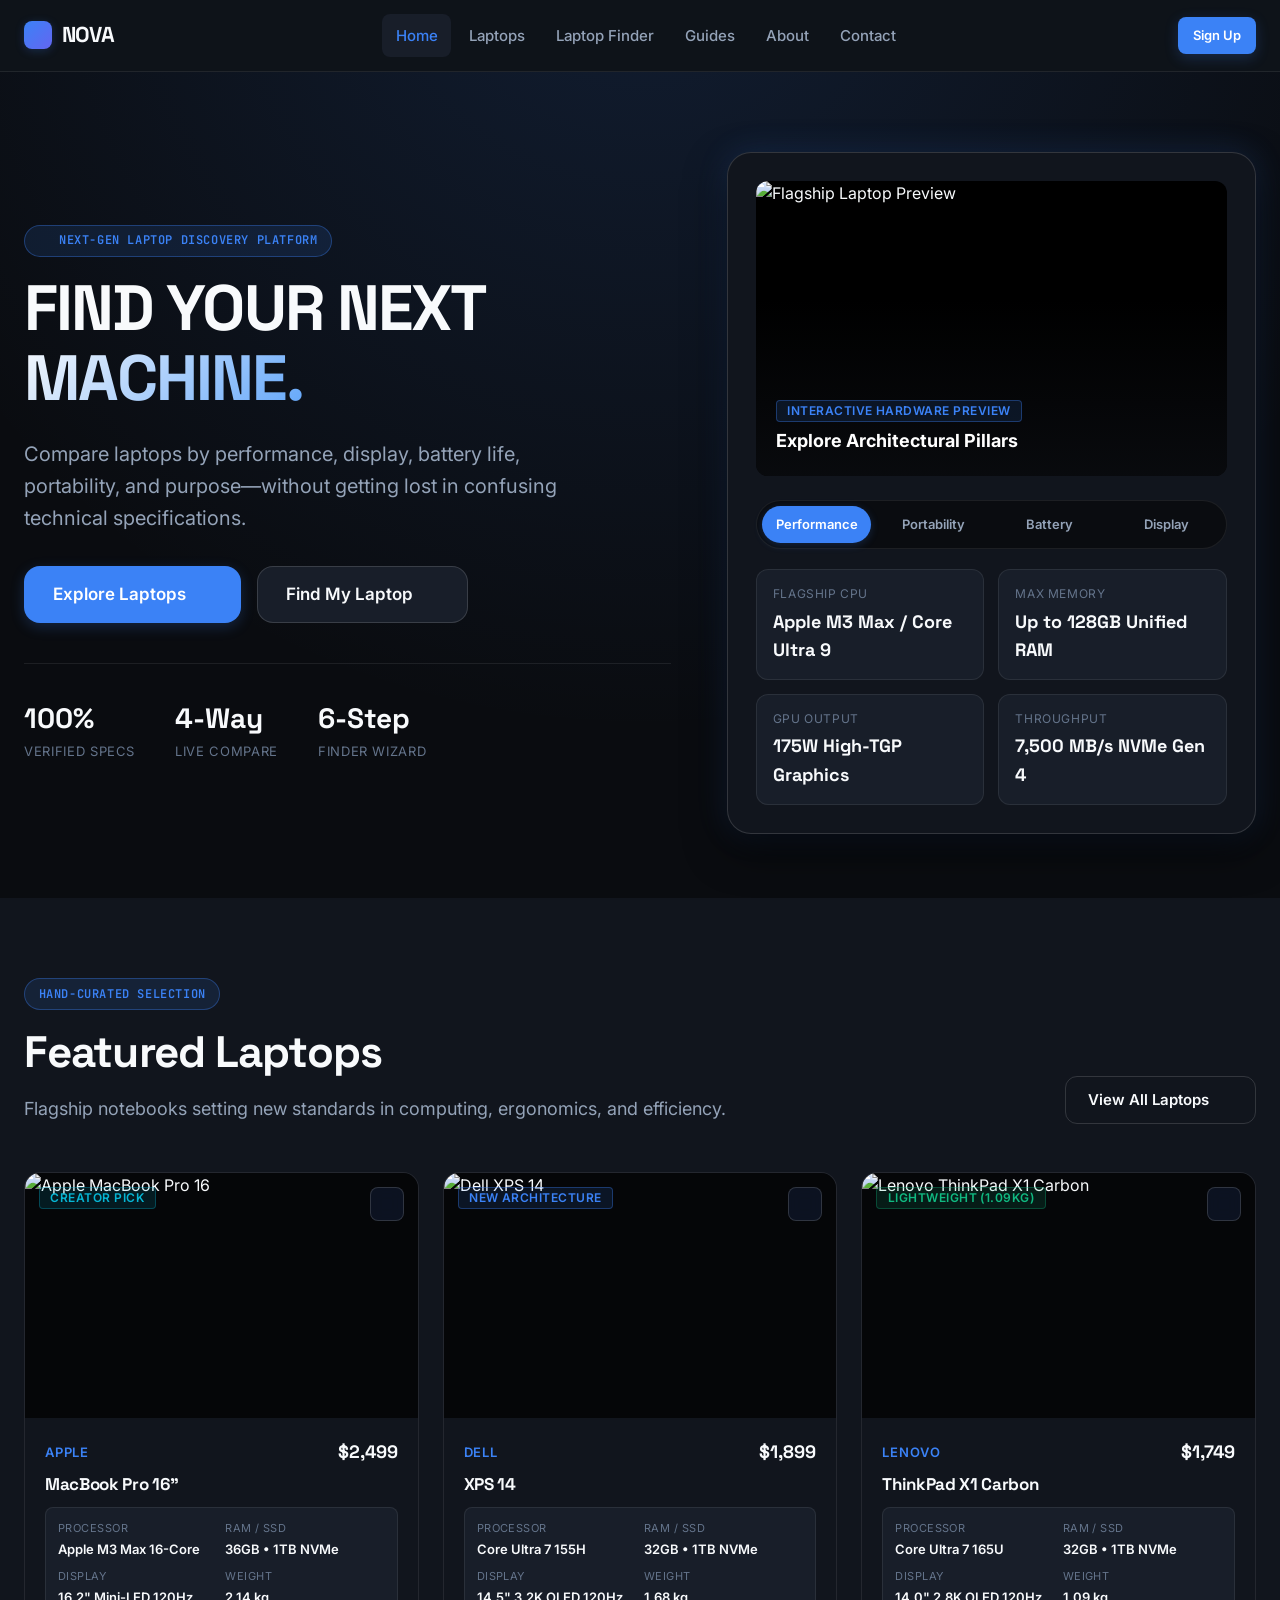
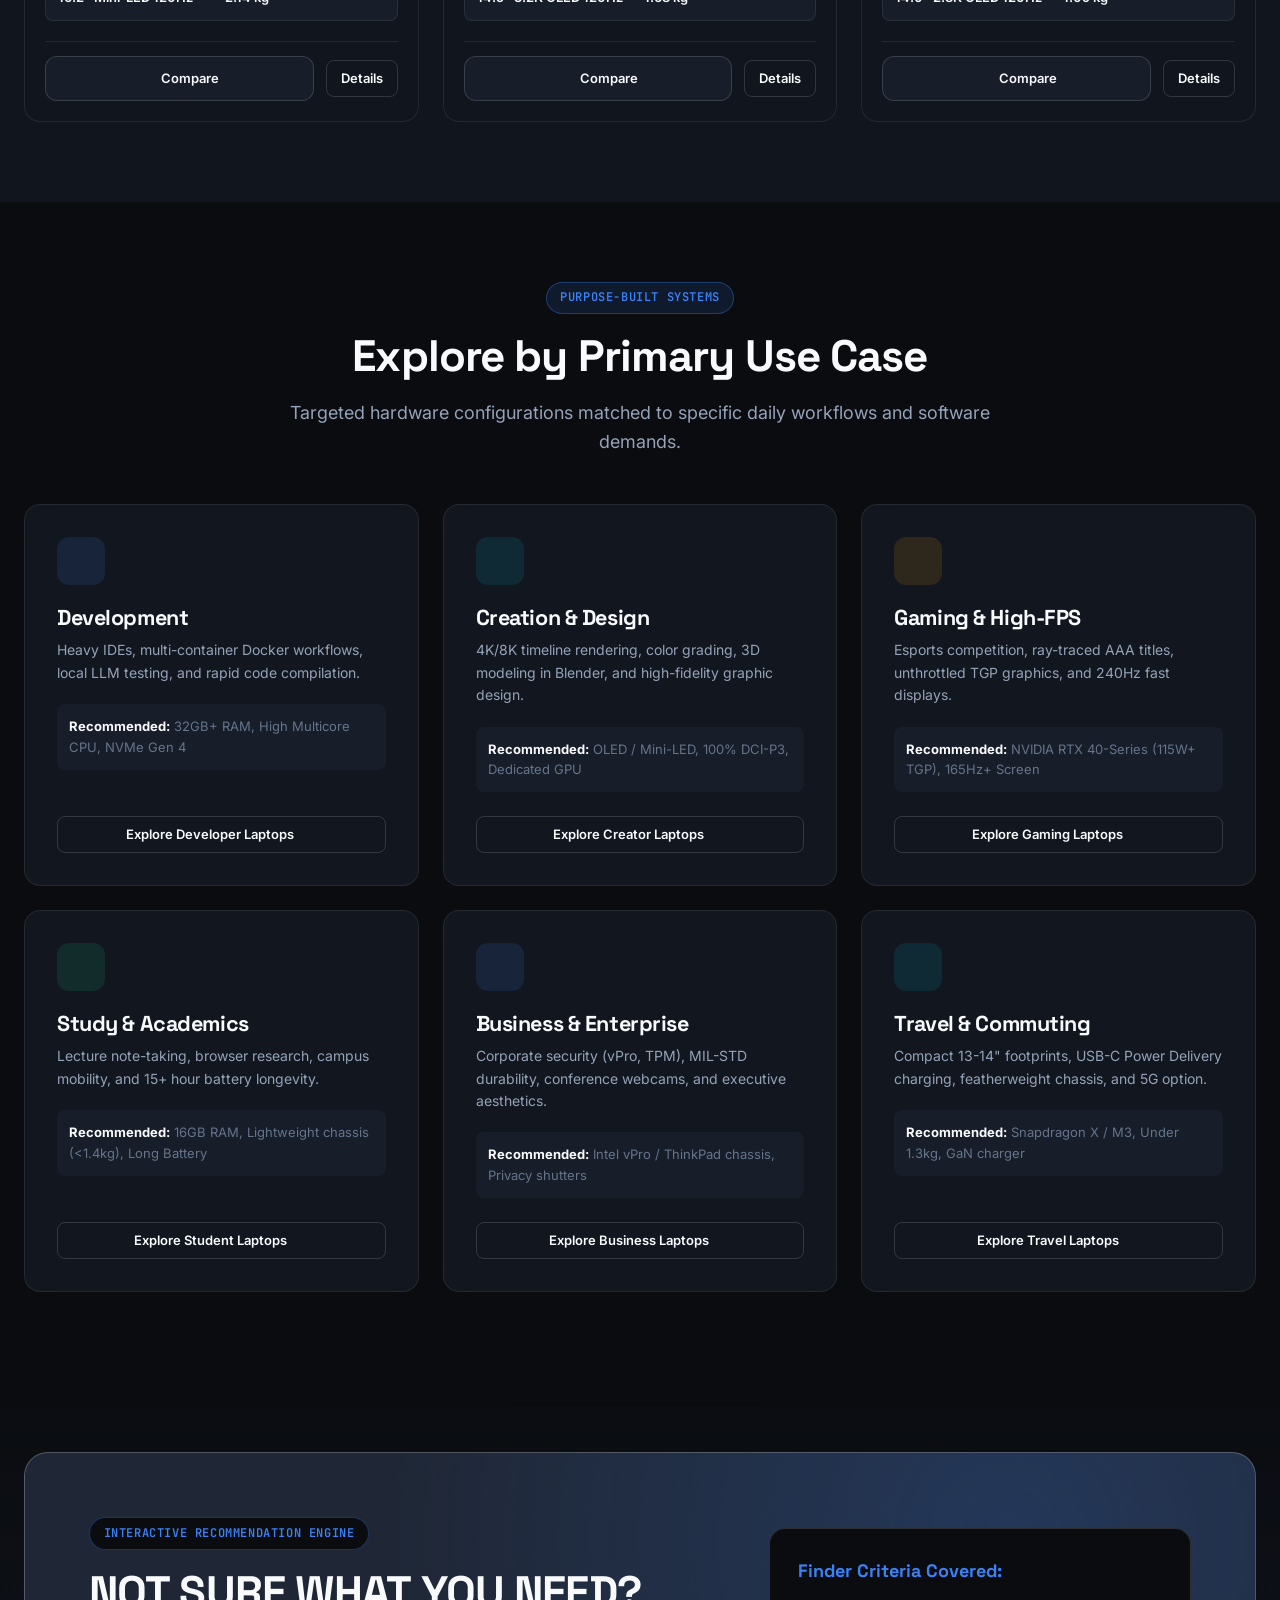
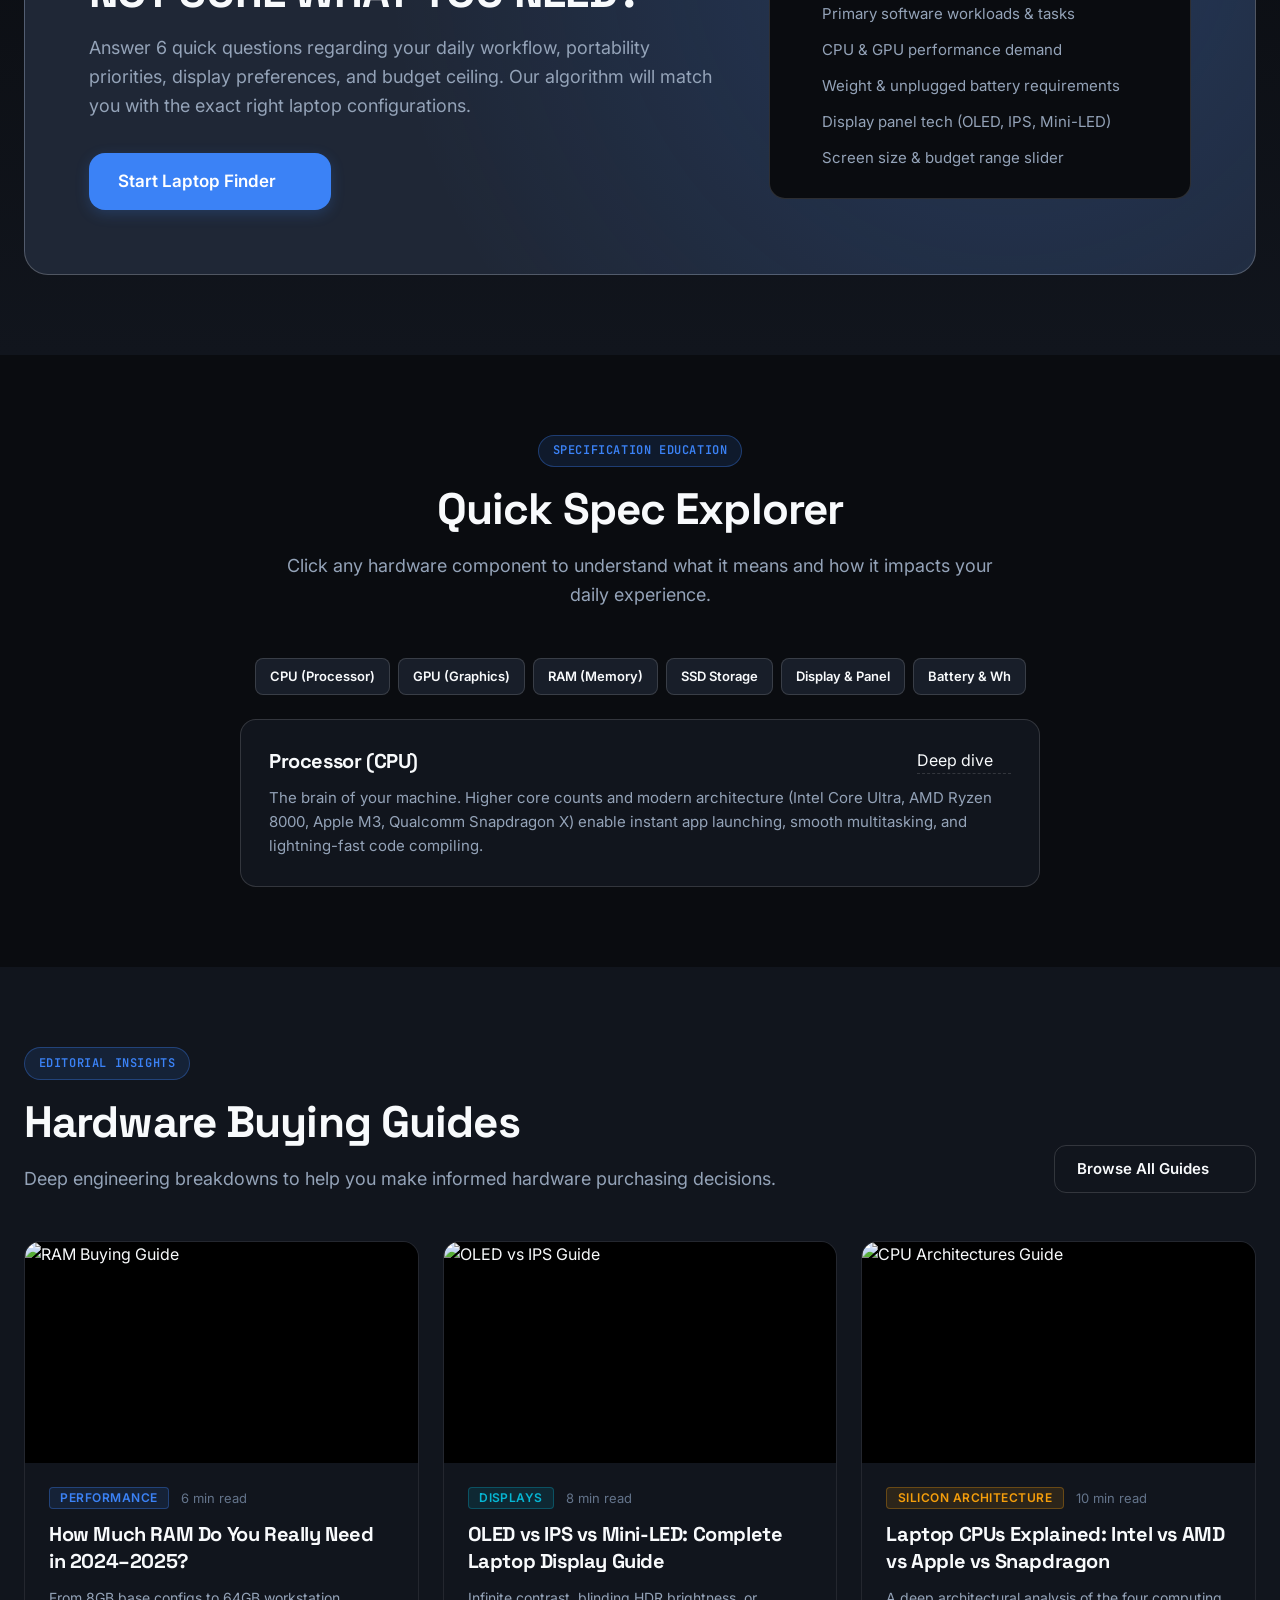
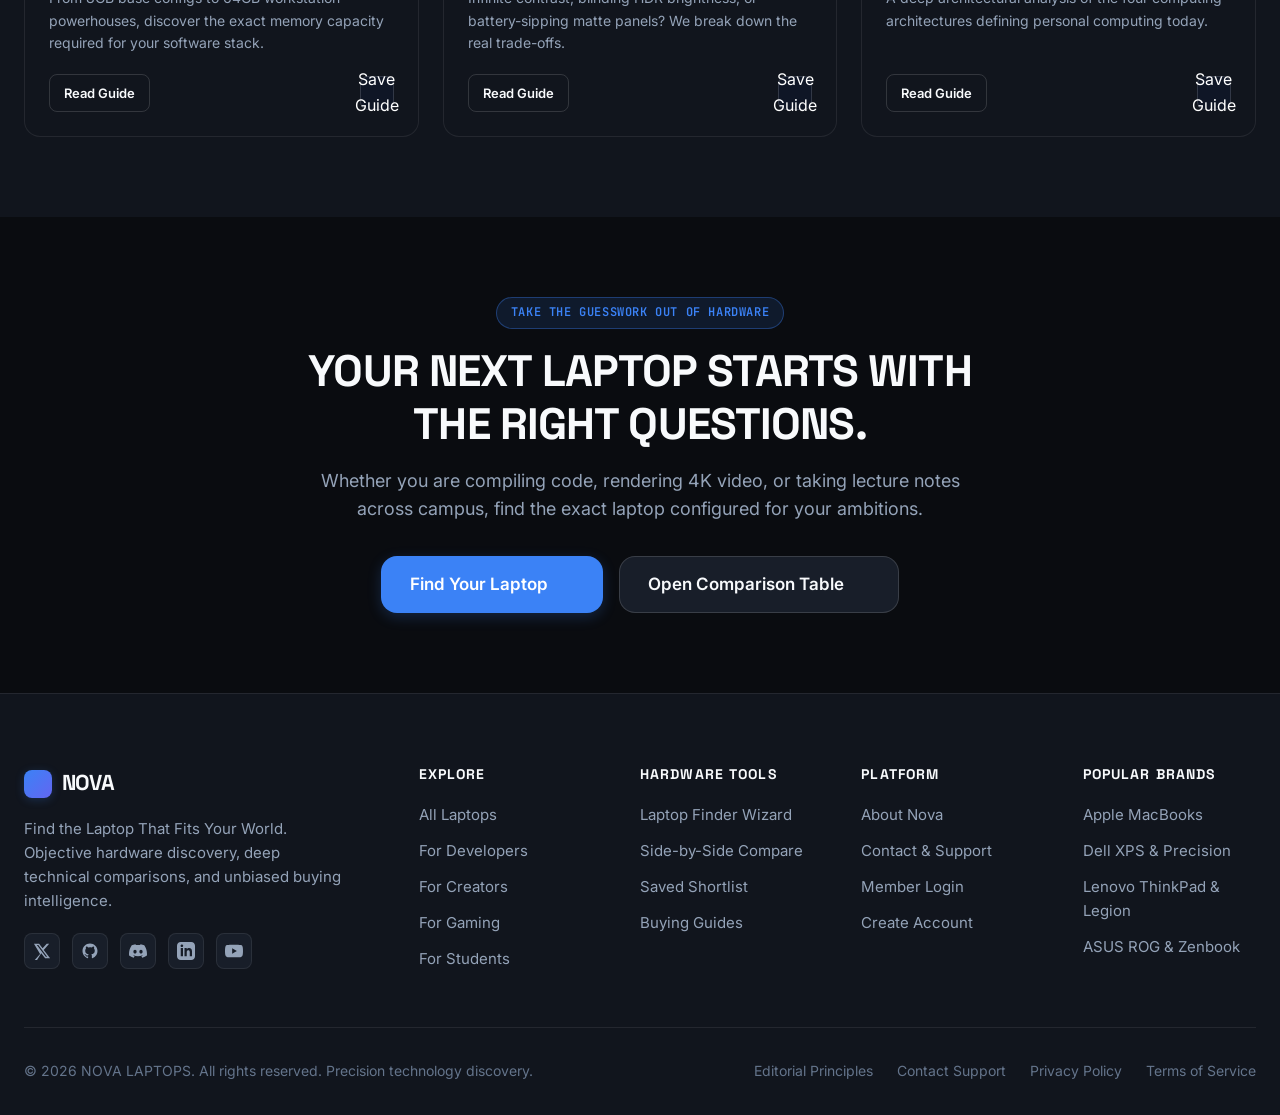
==== commit b9cec647: "Your commit message" ====
--- a/index.html
+++ b/index.html
@@ -8,6 +8,10 @@
   <meta property="og:title" content="NOVA LAPTOPS — Discover & Compare Laptops">
   <meta property="og:description" content="Compare laptops by performance, display, battery life, and purpose—without getting lost in technical jargon.">
   
+  <!-- Favicon -->
+  <link rel="icon" type="image/svg+xml" href="assets/favicon.svg">
+  <link rel="apple-touch-icon" href="assets/favicon.svg">
+
   <!-- CSS Stylesheets -->
   <link rel="stylesheet" href="assets/css/style.css">
   <link rel="stylesheet" href="assets/css/components.css">
@@ -34,119 +38,27 @@
         <div class="nav-item">
           <a href="index.html" class="nav-link active">Home</a>
         </div>
-
-        <!-- Laptops Dropdown -->
         <div class="nav-item">
-          <a href="laptops.html" class="nav-link">
-            Laptops <i data-lucide="chevron-down" class="nav-chevron"></i>
-          </a>
-          <div class="dropdown-menu">
-            <a href="laptops.html" class="dropdown-item">
-              <i data-lucide="layout-grid"></i> All Laptops
-            </a>
-            <a href="laptops.html?use=Travel" class="dropdown-item">
-              <i data-lucide="feather"></i> Ultrabooks
-            </a>
-            <a href="laptops.html?use=Business" class="dropdown-item">
-              <i data-lucide="briefcase"></i> Business Laptops
-            </a>
-            <a href="laptops.html?use=Gaming" class="dropdown-item">
-              <i data-lucide="gamepad-2"></i> Gaming Laptops
-            </a>
-            <a href="laptops.html?use=Creator" class="dropdown-item">
-              <i data-lucide="palette"></i> Creator Laptops
-            </a>
-            <a href="laptops.html?display=OLED" class="dropdown-item">
-              <i data-lucide="sparkles"></i> 2-in-1 & OLED Laptops
-            </a>
-            <a href="laptops.html?use=Student" class="dropdown-item">
-              <i data-lucide="graduation-cap"></i> Student Laptops
-            </a>
-            <a href="laptops.html?ram=64" class="dropdown-item">
-              <i data-lucide="server"></i> Workstations
-            </a>
-          </div>
-        </div>
-
-        <!-- By Use Dropdown -->
-        <div class="nav-item">
-          <a href="laptops.html" class="nav-link">
-            By Use <i data-lucide="chevron-down" class="nav-chevron"></i>
-          </a>
-          <div class="dropdown-menu">
-            <a href="laptops.html?use=Student" class="dropdown-item">
-              <i data-lucide="graduation-cap"></i> For Students
-            </a>
-            <a href="laptops.html?use=Work" class="dropdown-item">
-              <i data-lucide="laptop"></i> For Work & Office
-            </a>
-            <a href="laptops.html?use=Developer" class="dropdown-item">
-              <i data-lucide="code-2"></i> For Developers
-            </a>
-            <a href="laptops.html?use=Creator" class="dropdown-item">
-              <i data-lucide="pen-tool"></i> For Designers & UI
-            </a>
-            <a href="laptops.html?use=Creator" class="dropdown-item">
-              <i data-lucide="video"></i> For Video Creators
-            </a>
-            <a href="laptops.html?use=Gaming" class="dropdown-item">
-              <i data-lucide="crosshair"></i> For High-FPS Gaming
-            </a>
-            <a href="laptops.html?use=Business" class="dropdown-item">
-              <i data-lucide="shield-check"></i> For Enterprise & Execs
-            </a>
-            <a href="laptops.html?use=Travel" class="dropdown-item">
-              <i data-lucide="plane"></i> For Travel & Commute
-            </a>
-          </div>
-        </div>
-
-        <div class="nav-item">
-          <a href="compare.html" class="nav-link">Compare</a>
-        </div>
-
+          <a href="laptops.html" class="nav-link">Laptops</a>
+        </div>
         <div class="nav-item">
           <a href="laptop-finder.html" class="nav-link">Laptop Finder</a>
         </div>
-
         <div class="nav-item">
           <a href="guides.html" class="nav-link">Guides</a>
         </div>
-
         <div class="nav-item">
-          <a href="saved.html" class="nav-link">Saved</a>
+          <a href="about.html" class="nav-link">About</a>
+        </div>
+        <div class="nav-item">
+          <a href="contact.html" class="nav-link">Contact</a>
         </div>
       </nav>
 
       <!-- Nav Actions (Right) -->
       <div class="nav-actions">
-        <!-- Search Trigger -->
-        <button class="search-trigger-btn" aria-label="Open search">
-          <i data-lucide="search" style="width: 16px; height: 16px;"></i>
-          <span>Search...</span>
-          <kbd class="search-kbd">⌘K</kbd>
-        </button>
-
-        <!-- Saved Counter Link -->
-        <a href="saved.html" class="nav-badge-link" aria-label="Saved items" title="Saved Shortlist">
-          <i data-lucide="bookmark" style="width: 18px; height: 18px;"></i>
-          <span class="counter-badge saved-count-badge">0</span>
-        </a>
-
-        <!-- Compare Counter Link -->
-        <a href="compare.html" class="nav-badge-link" aria-label="Compare list" title="Comparison Tray">
-          <i data-lucide="scale" style="width: 18px; height: 18px;"></i>
-          <span class="counter-badge compare-count-badge">0</span>
-        </a>
-
-        <!-- Theme Toggle -->
-        <button class="theme-toggle-btn" aria-label="Toggle dark/light theme" title="Toggle theme">
-          <i data-lucide="sun" style="width: 18px; height: 18px;"></i>
-        </button>
-
         <!-- Auth State Container -->
         <div class="nav-auth-container">
-          <a href="login.html" class="btn btn-secondary btn-sm">Login</a>
           <a href="signup.html" class="btn btn-primary btn-sm">Sign Up</a>
         </div>
 
@@ -170,52 +82,17 @@
       </div>
 
       <div class="mobile-nav-links">
-        <a href="index.html" class="mobile-nav-link">Home</a>
-        
-        <div>
-          <button class="mobile-nav-link mobile-accordion-trigger" style="width: 100%;">
-            <span>Laptops</span>
-            <i data-lucide="chevron-down" style="width: 16px; height: 16px;"></i>
-          </button>
-          <div class="mobile-accordion-content">
-            <a href="laptops.html" class="mobile-accordion-link">All Laptops</a>
-            <a href="laptops.html?use=Travel" class="mobile-accordion-link">Ultrabooks</a>
-            <a href="laptops.html?use=Business" class="mobile-accordion-link">Business Laptops</a>
-            <a href="laptops.html?use=Gaming" class="mobile-accordion-link">Gaming Laptops</a>
-            <a href="laptops.html?use=Creator" class="mobile-accordion-link">Creator Laptops</a>
-            <a href="laptops.html?display=OLED" class="mobile-accordion-link">2-in-1 & OLED</a>
-            <a href="laptops.html?use=Student" class="mobile-accordion-link">Student Laptops</a>
-            <a href="laptops.html?ram=64" class="mobile-accordion-link">Workstations</a>
-          </div>
-        </div>
-
-        <div>
-          <button class="mobile-nav-link mobile-accordion-trigger" style="width: 100%;">
-            <span>By Use Case</span>
-            <i data-lucide="chevron-down" style="width: 16px; height: 16px;"></i>
-          </button>
-          <div class="mobile-accordion-content">
-            <a href="laptops.html?use=Student" class="mobile-accordion-link">For Students</a>
-            <a href="laptops.html?use=Work" class="mobile-accordion-link">For Work</a>
-            <a href="laptops.html?use=Developer" class="mobile-accordion-link">For Developers</a>
-            <a href="laptops.html?use=Creator" class="mobile-accordion-link">For Designers</a>
-            <a href="laptops.html?use=Gaming" class="mobile-accordion-link">For Gaming</a>
-            <a href="laptops.html?use=Business" class="mobile-accordion-link">For Business</a>
-          </div>
-        </div>
-
-        <a href="compare.html" class="mobile-nav-link">Compare Machines</a>
-        <a href="laptop-finder.html" class="mobile-nav-link">Laptop Finder Wizard</a>
+        <a href="index.html" class="mobile-nav-link active">Home</a>
+        <a href="laptops.html" class="mobile-nav-link">Laptops</a>
+        <a href="laptop-finder.html" class="mobile-nav-link">Laptop Finder</a>
         <a href="guides.html" class="mobile-nav-link">Buying Guides</a>
-        <a href="saved.html" class="mobile-nav-link">Saved Shortlist</a>
-        <a href="about.html" class="mobile-nav-link">About Nova</a>
+        <a href="about.html" class="mobile-nav-link">About</a>
         <a href="contact.html" class="mobile-nav-link">Contact</a>
       </div>
 
       <div style="margin-top: auto; padding-top: 1.5rem; border-top: 1px solid var(--border-subtle); display: flex; flex-direction: column; gap: 0.75rem;">
-        <div class="nav-auth-container" style="display: flex; gap: 0.5rem;">
-          <a href="login.html" class="btn btn-secondary btn-sm" style="flex: 1;">Login</a>
-          <a href="signup.html" class="btn btn-primary btn-sm" style="flex: 1;">Sign Up</a>
+        <div class="nav-auth-container">
+          <a href="signup.html" class="btn btn-primary btn-sm" style="width: 100%; text-align: center;">Sign Up</a>
         </div>
       </div>
     </div>
@@ -344,7 +221,7 @@
                 <span class="laptop-card-brand">Apple</span>
                 <span class="laptop-card-price">$2,499</span>
               </div>
-              <h3 class="laptop-card-title"><a href="laptop-details.html?id=macbook-pro-16-m3">MacBook Pro 16" (M3 Max)</a></h3>
+              <h3 class="laptop-card-title"><a href="laptop-details.html?id=macbook-pro-16-m3">MacBook Pro 16"</a></h3>
               <div class="card-specs-matrix">
                 <div class="spec-chip-item">
                   <span class="spec-chip-label">Processor</span>
@@ -390,7 +267,7 @@
                 <span class="laptop-card-brand">Dell</span>
                 <span class="laptop-card-price">$1,899</span>
               </div>
-              <h3 class="laptop-card-title"><a href="laptop-details.html?id=dell-xps-14-2024">XPS 14 (9440) OLED</a></h3>
+              <h3 class="laptop-card-title"><a href="laptop-details.html?id=dell-xps-14-2024">XPS 14</a></h3>
               <div class="card-specs-matrix">
                 <div class="spec-chip-item">
                   <span class="spec-chip-label">Processor</span>
@@ -418,7 +295,7 @@
             </div>
           </div>
 
-          <!-- Featured Laptop 3: Lenovo ThinkPad X1 Carbon Gen 12 -->
+          <!-- Featured Laptop 3: Lenovo ThinkPad X1 Carbon -->
           <div class="laptop-card">
             <div class="laptop-card-media">
               <img src="https://images.unsplash.com/photo-1588872657578-7efd1f1555ed?auto=format&fit=crop&w=800&q=80" alt="Lenovo ThinkPad X1 Carbon" class="laptop-card-img" loading="lazy">
@@ -436,7 +313,7 @@
                 <span class="laptop-card-brand">Lenovo</span>
                 <span class="laptop-card-price">$1,749</span>
               </div>
-              <h3 class="laptop-card-title"><a href="laptop-details.html?id=lenovo-thinkpad-x1-carbon-gen12">ThinkPad X1 Carbon Gen 12</a></h3>
+              <h3 class="laptop-card-title"><a href="laptop-details.html?id=lenovo-thinkpad-x1-carbon-gen12">ThinkPad X1 Carbon</a></h3>
               <div class="card-specs-matrix">
                 <div class="spec-chip-item">
                   <span class="spec-chip-label">Processor</span>
@@ -585,7 +462,7 @@
     <!-- ==================== LAPTOP FINDER PROMO ==================== -->
     <section class="section" style="background: linear-gradient(180deg, var(--bg-primary) 0%, var(--bg-secondary) 100%);">
       <div class="container">
-        <div style="background: radial-gradient(circle at 80% 20%, rgba(59, 130, 246, 0.18), transparent 60%), var(--bg-elevated); border: 1px solid var(--border-strong); border-radius: var(--radius-xl); padding: clamp(2rem, 5vw, 4rem); display: grid; grid-template-columns: 1.2fr 0.8fr; gap: 3rem; align-items: center;">
+        <div class="cta-banner-grid" style="background: radial-gradient(circle at 80% 20%, rgba(59, 130, 246, 0.18), transparent 60%), var(--bg-elevated); border: 1px solid var(--border-strong); border-radius: var(--radius-xl); padding: clamp(2rem, 5vw, 4rem); align-items: center;">
           <div>
             <div class="section-tag" style="background: var(--bg-primary);">Interactive Recommendation Engine</div>
             <h2 style="font-size: clamp(2rem, 3.5vw, 2.75rem); margin-bottom: 1rem;">NOT SURE WHAT YOU NEED?</h2>
@@ -766,6 +643,23 @@
           <p>
             Find the Laptop That Fits Your World. Objective hardware discovery, deep technical comparisons, and unbiased buying intelligence.
           </p>
+          <div class="footer-socials">
+            <a href="https://twitter.com" target="_blank" rel="noopener noreferrer" class="footer-social-btn" aria-label="Twitter / X" title="Twitter / X">
+              <svg width="18" height="18" viewBox="0 0 24 24" fill="currentColor"><path d="M18.244 2.25h3.308l-7.227 8.26 8.502 11.24H16.17l-5.214-6.817L4.99 24.75H1.68l7.73-8.835L1.254 2.25H8.08l4.713 6.231zm-1.161 17.52h1.833L7.084 4.126H5.117z"/></svg>
+            </a>
+            <a href="https://github.com" target="_blank" rel="noopener noreferrer" class="footer-social-btn" aria-label="GitHub" title="GitHub">
+              <svg width="18" height="18" viewBox="0 0 24 24" fill="currentColor"><path fill-rule="evenodd" clip-rule="evenodd" d="M12 2C6.477 2 2 6.484 2 12.017c0 4.425 2.865 8.18 6.839 9.504.5.092.682-.217.682-.483 0-.237-.008-.868-.013-1.703-2.782.605-3.369-1.343-3.369-1.343-.454-1.158-1.11-1.466-1.11-1.466-.908-.62.069-.608.069-.608 1.003.07 1.53 1.032 1.53 1.032.892 1.53 2.341 1.088 2.91.832.092-.647.35-1.088.636-1.338-2.22-.253-4.555-1.113-4.555-4.951 0-1.093.39-1.988 1.029-2.688-.103-.253-.446-1.272.098-2.65 0 0 .84-.27 2.75 1.026A9.564 9.564 0 0112 6.844c.85.004 1.705.115 2.504.337 1.909-1.296 2.747-1.027 2.747-1.027.546 1.379.202 2.398.1 2.651.64.7 1.028 1.595 1.028 2.688 0 3.848-2.339 4.695-4.566 4.943.359.309.678.92.678 1.855 0 1.338-.012 2.419-.012 2.747 0 .268.18.58.688.482A10.019 10.019 0 0022 12.017C22 6.484 17.522 2 12 2z"/></svg>
+            </a>
+            <a href="https://discord.com" target="_blank" rel="noopener noreferrer" class="footer-social-btn" aria-label="Discord" title="Discord">
+              <svg width="18" height="18" viewBox="0 0 24 24" fill="currentColor"><path d="M20.317 4.37a19.791 19.791 0 0 0-4.885-1.515.074.074 0 0 0-.079.037c-.21.375-.444.864-.608 1.25a18.27 18.27 0 0 0-5.487 0 12.64 12.64 0 0 0-.617-1.25.077.077 0 0 0-.079-.037A19.736 19.736 0 0 0 3.677 4.37a.07.07 0 0 0-.032.027C.533 9.046-.32 13.58.099 18.057a.082.082 0 0 0 .031.057 19.9 19.9 0 0 0 5.993 3.03.078.078 0 0 0 .084-.028c.462-.63.874-1.295 1.226-1.994.021-.041.001-.09-.041-.106a13.107 13.107 0 0 1-1.872-.892.077.077 0 0 1-.008-.128 10.2 10.2 0 0 0 .372-.292.074.074 0 0 1 .077-.01c3.929 1.793 8.18 1.793 12.061 0a.074.074 0 0 1 .078.01c.12.098.246.198.373.292a.077.077 0 0 1-.006.127 12.299 12.299 0 0 1-1.873.893.077.077 0 0 0-.041.107c.36.698.772 1.362 1.225 1.993a.076.076 0 0 0 .084.028 19.839 19.839 0 0 0 6.002-3.03.077.077 0 0 0 .032-.054c.5-5.177-.838-9.674-3.549-13.66a.061.061 0 0 0-.031-.028zM8.02 15.33c-1.183 0-2.157-1.085-2.157-2.419 0-1.333.956-2.419 2.157-2.419 1.21 0 2.176 1.096 2.157 2.42 0 1.333-.956 2.418-2.157 2.418zm7.975 0c-1.183 0-2.157-1.085-2.157-2.419 0-1.333.955-2.419 2.157-2.419 1.21 0 2.176 1.096 2.157 2.42 0 1.333-.946 2.418-2.157 2.418z"/></svg>
+            </a>
+            <a href="https://linkedin.com" target="_blank" rel="noopener noreferrer" class="footer-social-btn" aria-label="LinkedIn" title="LinkedIn">
+              <svg width="18" height="18" viewBox="0 0 24 24" fill="currentColor"><path d="M19 0h-14c-2.761 0-5 2.239-5 5v14c0 2.761 2.239 5 5 5h14c2.762 0 5-2.239 5-5v-14c0-2.761-2.238-5-5-5zm-11 19h-3v-11h3v11zm-1.5-12.268c-.966 0-1.75-.79-1.75-1.764s.784-1.764 1.75-1.764 1.75.79 1.75 1.764-.783 1.764-1.75 1.764zm13.5 12.268h-3v-5.604c0-3.368-4-3.113-4 0v5.604h-3v-11h3v1.765c1.396-2.586 7-2.777 7 2.476v6.759z"/></svg>
+            </a>
+            <a href="https://youtube.com" target="_blank" rel="noopener noreferrer" class="footer-social-btn" aria-label="YouTube" title="YouTube">
+              <svg width="18" height="18" viewBox="0 0 24 24" fill="currentColor"><path d="M23.498 6.186a3.016 3.016 0 0 0-2.122-2.136C19.505 3.545 12 3.545 12 3.545s-7.505 0-9.377.505A3.017 3.017 0 0 0 .502 6.186C0 8.07 0 12 0 12s0 3.93.502 5.814a3.016 3.016 0 0 0 2.122 2.136c1.871.505 9.376.505 9.376.505s7.505 0 9.377-.505a3.015 3.015 0 0 0 2.122-2.136C24 15.93 24 12 24 12s0-3.93-.502-5.814zM9.545 15.568V8.432L15.818 12l-6.273 3.568z"/></svg>
+            </a>
+          </div>
         </div>
 
         <div class="footer-col">
@@ -793,7 +687,7 @@
           <h4>Platform</h4>
           <div class="footer-links">
             <a href="about.html">About Nova</a>
-            <a href="contact.html">Editorial Team</a>
+            <a href="contact.html">Contact & Support</a>
             <a href="login.html">Member Login</a>
             <a href="signup.html">Create Account</a>
           </div>
@@ -815,6 +709,8 @@
         <div class="footer-legal-links">
           <a href="about.html">Editorial Principles</a>
           <a href="contact.html">Contact Support</a>
+          <a href="about.html">Privacy Policy</a>
+          <a href="about.html">Terms of Service</a>
         </div>
       </div>
     </div>
--- a/assets/css/style.css
+++ b/assets/css/style.css
@@ -109,12 +109,16 @@
   box-sizing: border-box;
   margin: 0;
   padding: 0;
+  min-width: 0;
 }
 
 html {
   font-size: 16px;
   scroll-behavior: smooth;
   -webkit-text-size-adjust: 100%;
+  overflow-x: hidden;
+  max-width: 100vw;
+  width: 100%;
 }
 
 body {
@@ -126,6 +130,8 @@
   display: flex;
   flex-direction: column;
   overflow-x: hidden;
+  max-width: 100vw;
+  width: 100%;
   position: relative;
   -webkit-font-smoothing: antialiased;
   -moz-osx-font-smoothing: grayscale;
@@ -150,6 +156,7 @@
   background: none;
   border: none;
   outline: none;
+  max-width: 100%;
 }
 
 button {
@@ -167,6 +174,12 @@
   line-height: 1.2;
   color: var(--text-primary);
   letter-spacing: -0.02em;
+  word-break: break-word;
+  overflow-wrap: break-word;
+}
+
+p, span, div, a {
+  overflow-wrap: break-word;
 }
 
 .text-gradient {
@@ -191,12 +204,14 @@
   margin-right: auto;
   padding-left: 1.5rem;
   padding-right: 1.5rem;
+  box-sizing: border-box;
 }
 
 .container-fluid {
   width: 100%;
   padding-left: 1.5rem;
   padding-right: 1.5rem;
+  box-sizing: border-box;
 }
 
 .section {
@@ -222,18 +237,23 @@
 .section-tag {
   display: inline-flex;
   align-items: center;
-  gap: 0.5rem;
+  justify-content: center;
+  gap: 0.4rem;
   font-family: var(--font-mono);
-  font-size: 0.75rem;
+  font-size: clamp(0.6875rem, 2.5vw, 0.75rem);
   font-weight: 600;
   text-transform: uppercase;
-  letter-spacing: 0.1em;
+  letter-spacing: 0.05em;
   color: var(--accent-primary);
   background: var(--accent-subtle);
   padding: 0.35rem 0.85rem;
   border-radius: var(--radius-full);
   margin-bottom: 1rem;
   border: 1px solid var(--border-glow);
+  max-width: 100%;
+  white-space: normal;
+  text-align: center;
+  box-sizing: border-box;
 }
 
 .section-title {
@@ -415,6 +435,13 @@
 .grid-3 { grid-template-columns: repeat(3, 1fr); }
 .grid-4 { grid-template-columns: repeat(4, 1fr); }
 
+.grid-2 > :last-child:nth-child(odd) {
+  grid-column: 1 / -1;
+  justify-self: center;
+  width: 100%;
+  max-width: calc(50% - 0.75rem);
+}
+
 /* --- HERO SECTION --- */
 .hero {
   position: relative;
@@ -594,6 +621,35 @@
   line-height: 1.6;
 }
 
+.footer-socials {
+  display: flex;
+  align-items: center;
+  gap: 0.75rem;
+  margin-top: 1.25rem;
+}
+
+.footer-social-btn {
+  width: 36px;
+  height: 36px;
+  border-radius: var(--radius-sm);
+  background-color: var(--bg-tertiary);
+  border: 1px solid var(--border-subtle);
+  color: var(--text-secondary);
+  display: inline-flex;
+  align-items: center;
+  justify-content: center;
+  transition: all var(--transition-fast);
+  text-decoration: none;
+}
+
+.footer-social-btn:hover {
+  background-color: var(--accent-subtle);
+  border-color: var(--accent-primary);
+  color: var(--accent-primary);
+  transform: translateY(-2px);
+  box-shadow: 0 4px 12px var(--accent-glow);
+}
+
 .footer-col h4 {
   font-size: 0.875rem;
   text-transform: uppercase;
--- a/assets/css/components.css
+++ b/assets/css/components.css
@@ -487,10 +487,21 @@
 }
 
 .laptop-card-title {
-  font-size: 1.125rem;
+  font-size: 1.0625rem;
   font-weight: 700;
   margin-bottom: 0.75rem;
   line-height: 1.3;
+  white-space: nowrap;
+  overflow: hidden;
+  text-overflow: ellipsis;
+}
+
+.laptop-card-title a {
+  display: block;
+  white-space: nowrap;
+  overflow: hidden;
+  text-overflow: ellipsis;
+  color: var(--text-primary);
 }
 
 .laptop-card-title a:hover {
@@ -735,22 +746,29 @@
   position: fixed;
   bottom: 1.5rem;
   left: 50%;
-  transform: translateX(-50%) translateY(120%);
+  transform: translateX(-50%) translateY(100px);
   background-color: var(--bg-secondary);
   border: 1px solid var(--border-strong);
   border-radius: var(--radius-xl);
   padding: 0.875rem 1.5rem;
   box-shadow: var(--shadow-lg), var(--shadow-glow);
   z-index: 1050;
-  display: flex;
+  display: none;
+  opacity: 0;
+  visibility: hidden;
+  pointer-events: none;
   align-items: center;
   gap: 1.5rem;
-  transition: transform var(--transition-smooth);
+  transition: transform var(--transition-smooth), opacity var(--transition-smooth);
   max-width: 90vw;
 }
 
 .compare-tray.visible {
-  transform: translateX(-50%) translateY(0);
+  display: flex !important;
+  opacity: 1 !important;
+  visibility: visible !important;
+  pointer-events: auto !important;
+  transform: translateX(-50%) translateY(0) !important;
 }
 
 .compare-tray-items {
@@ -1355,11 +1373,12 @@
 
 /* --- AUTHENTICATION CARDS --- */
 .auth-page-container {
-  min-height: calc(100vh - var(--header-height) - 150px);
+  min-height: 100vh;
   display: flex;
   align-items: center;
   justify-content: center;
-  padding: 3rem 1.5rem;
+  padding: 2.5rem 1.5rem;
+  background: radial-gradient(circle at 50% 20%, rgba(59, 130, 246, 0.08) 0%, transparent 65%), var(--bg-primary);
 }
 
 .auth-card {
@@ -1370,6 +1389,18 @@
   border-radius: var(--radius-xl);
   padding: 2.5rem;
   box-shadow: var(--shadow-lg);
+  position: relative;
+  overflow: hidden;
+}
+
+.auth-card::before {
+  content: "";
+  position: absolute;
+  top: 0;
+  left: 0;
+  right: 0;
+  height: 3px;
+  background: linear-gradient(90deg, var(--accent-primary), #6366F1, var(--cyan-accent));
 }
 
 .auth-header {
@@ -1421,6 +1452,38 @@
   flex: 1;
   height: 1px;
   background-color: var(--border-subtle);
+}
+
+.social-auth-grid {
+  display: grid;
+  grid-template-columns: 1fr 1fr;
+  gap: 0.75rem;
+  margin-bottom: 1rem;
+}
+
+.social-auth-btn {
+  display: inline-flex;
+  align-items: center;
+  justify-content: center;
+  gap: 0.6rem;
+  width: 100%;
+  padding: 0.7rem 1rem;
+  background: var(--bg-tertiary);
+  border: 1px solid var(--border-medium);
+  border-radius: var(--radius-md);
+  color: var(--text-primary);
+  font-size: 0.875rem;
+  font-weight: 600;
+  transition: all var(--transition-fast);
+  cursor: pointer;
+  text-decoration: none;
+}
+
+.social-auth-btn:hover {
+  background: var(--bg-elevated);
+  border-color: var(--border-strong);
+  transform: translateY(-1px);
+  box-shadow: var(--shadow-sm);
 }
 
 /* --- TOAST NOTIFICATIONS --- */
@@ -1463,3 +1526,56 @@
     transform: translateX(0);
   }
 }
+
+/* --- RESPONSIVE LAYOUT HELPERS --- */
+.cta-banner-grid {
+  display: grid;
+  grid-template-columns: 1.2fr 0.8fr;
+  gap: 3rem;
+  width: 100%;
+}
+
+.guide-feature-banner {
+  background: var(--bg-secondary);
+  border: 1px solid var(--border-medium);
+  border-radius: var(--radius-xl);
+  overflow: hidden;
+  display: grid;
+  grid-template-columns: 1.1fr 0.9fr;
+  gap: 2rem;
+  margin-bottom: 3.5rem;
+  width: 100%;
+}
+
+.contact-grid {
+  display: grid;
+  grid-template-columns: 1fr 1fr;
+  gap: 3rem;
+  align-items: start;
+  margin-bottom: 4rem;
+  width: 100%;
+}
+
+.details-overview-grid {
+  display: grid;
+  grid-template-columns: 1.2fr 0.8fr;
+  gap: 2.5rem;
+  align-items: start;
+  width: 100%;
+}
+
+.details-spec-grid-3 {
+  display: grid;
+  grid-template-columns: repeat(3, 1fr);
+  gap: 1.5rem;
+  width: 100%;
+}
+
+.details-spec-grid-2 {
+  display: grid;
+  grid-template-columns: 1fr 1fr;
+  gap: 1.5rem;
+  margin-bottom: 1.5rem;
+  width: 100%;
+}
+
--- a/assets/css/responsive.css
+++ b/assets/css/responsive.css
@@ -1,7 +1,21 @@
 /* ==========================================================================
    NOVA LAPTOPS - Responsive Breakpoints & Viewport Guards
-   Mobile-First Robust Layout Fixes (Zero Horizontal Overflow)
+   Tablet & 1024px: 2 Cards per Row + Last Odd Card Centered
+   Mobile-First Robust Layout Fixes (Zero Horizontal Overflow, Perfect Centering)
+   Hide Header Sign Up on <= 1024px, Keep in Mobile Drawer Menu
    ========================================================================== */
+
+/* Universal Overflow & Box Sizing Guards */
+html, body {
+  overflow-x: hidden !important;
+  max-width: 100vw !important;
+  width: 100% !important;
+}
+
+*, *::before, *::after {
+  box-sizing: border-box;
+  min-width: 0;
+}
 
 /* Large Desktop (>= 1280px) */
 @media (min-width: 1280px) {
@@ -10,8 +24,8 @@
   }
 }
 
-/* Medium Desktop & Small Laptops (1024px to 1279px) */
-@media (max-width: 1279px) {
+/* Medium Desktop & Small Laptops (1025px to 1279px) */
+@media (min-width: 1025px) and (max-width: 1279px) {
   .grid-4 {
     grid-template-columns: repeat(3, 1fr);
   }
@@ -25,25 +39,93 @@
   }
 }
 
-/* Tablets & Small Desktops (769px to 1023px) */
-@media (max-width: 1023px) {
+/* ==========================================================================
+   Tablets & 1024px Views (641px to 1024px)
+   Align 2 cards in one row and center the last odd-numbered card
+   ========================================================================== */
+@media (min-width: 641px) and (max-width: 1024px) {
+  /* Enforce 2 cards per row across all grid sections and pages */
+  .grid,
+  .grid-2,
+  .grid-3,
+  .grid-4,
+  #laptopsGridContainer,
+  .wizard-options-grid,
+  .guides-grid,
+  .saved-grid {
+    grid-template-columns: repeat(2, minmax(0, 1fr)) !important;
+    gap: 1.5rem !important;
+  }
+
+  /* Center the last odd-numbered card in any 2-column grid */
+  .grid > :last-child:nth-child(odd),
+  .grid-2 > :last-child:nth-child(odd),
+  .grid-3 > :last-child:nth-child(odd),
+  .grid-4 > :last-child:nth-child(odd),
+  #laptopsGridContainer > :last-child:nth-child(odd),
+  .wizard-options-grid > :last-child:nth-child(odd),
+  .guides-grid > :last-child:nth-child(odd),
+  .saved-grid > :last-child:nth-child(odd) {
+    grid-column: 1 / -1 !important;
+    justify-self: center !important;
+    width: 100% !important;
+    max-width: calc(50% - 0.75rem) !important;
+  }
+
+  /* Ensure card containers fill their allotted column space */
+  .laptop-card,
+  .guide-card,
+  .glass-panel,
+  .wizard-option-card {
+    width: 100%;
+  }
+}
+
+/* ==========================================================================
+   General Layout Adaptations for Viewports <= 1024px (Mobile, Tablet, 1024px)
+   ========================================================================== */
+@media (max-width: 1024px) {
   .main-nav {
-    display: none;
+    display: none !important;
   }
 
   .mobile-toggle-btn {
-    display: flex;
+    display: flex !important;
+  }
+
+  /* Remove Sign Up button from top header in mobile, tablet, and 1024px views */
+  .site-header .nav-auth-container,
+  .site-header .nav-actions .btn-primary {
+    display: none !important;
+  }
+
+  /* Ensure Sign Up button in mobile drawer is prominent and accessible */
+  .mobile-nav-drawer .nav-auth-container {
+    display: block !important;
+    width: 100% !important;
+  }
+
+  .mobile-nav-drawer .nav-auth-container .btn {
+    display: flex !important;
+    width: 100% !important;
+    justify-content: center !important;
+    text-align: center !important;
+    padding: 0.75rem 1.25rem !important;
+    font-size: 0.9375rem !important;
   }
 
   .hero-content-wrapper {
     grid-template-columns: 1fr;
     gap: 2.5rem;
     text-align: center;
+    width: 100%;
+    max-width: 100%;
   }
 
   .hero-desc {
     margin-left: auto;
     margin-right: auto;
+    max-width: 580px;
   }
 
   .hero-cta-group {
@@ -80,37 +162,278 @@
     gap: 2rem;
   }
 
-  .grid-3 {
-    grid-template-columns: repeat(2, 1fr);
-  }
-}
-
-/* Mobile Devices (<= 768px) */
-@media (max-width: 768px) {
+  .guide-feature-banner {
+    grid-template-columns: 1fr !important;
+  }
+
+  .contact-grid {
+    grid-template-columns: 1fr !important;
+    gap: 2rem !important;
+  }
+}
+
+/* ==========================================================================
+   Mobile Devices (<= 640px)
+   ========================================================================== */
+@media (max-width: 640px) {
   :root {
     --header-height: 64px;
   }
 
+  html, body {
+    overflow-x: hidden !important;
+    width: 100% !important;
+    max-width: 100vw !important;
+  }
+
+  .container {
+    padding-left: 1rem !important;
+    padding-right: 1rem !important;
+    width: 100% !important;
+    max-width: 100% !important;
+    box-sizing: border-box !important;
+  }
+
   .section {
-    padding: 3.5rem 0;
-  }
-
+    padding: 3rem 0 !important;
+  }
+
+  .section-sm {
+    padding: 2rem 0 !important;
+  }
+
+  .section-header {
+    margin-bottom: 2rem !important;
+  }
+
+  .section-title {
+    font-size: clamp(1.75rem, 7vw, 2.25rem) !important;
+    line-height: 1.2 !important;
+  }
+
+  .section-subtitle {
+    font-size: 0.9375rem !important;
+    line-height: 1.55 !important;
+  }
+
+  /* Hero Section */
   .hero {
-    padding: 3rem 0 2rem;
+    padding: 2.25rem 0 2rem !important;
+    overflow: hidden !important;
+    width: 100% !important;
+  }
+
+  .hero-content-wrapper {
+    grid-template-columns: 1fr !important;
+    gap: 2rem !important;
+    text-align: center !important;
+    width: 100% !important;
+  }
+
+  .section-tag {
+    font-size: 0.6875rem !important;
+    padding: 0.3rem 0.65rem !important;
+    letter-spacing: 0.03em !important;
+    max-width: 100% !important;
+    word-break: break-word !important;
+    white-space: normal !important;
+    text-align: center !important;
+    margin-left: auto !important;
+    margin-right: auto !important;
   }
 
   .hero-title {
-    font-size: 2.25rem;
-  }
-
+    font-size: clamp(1.85rem, 8vw, 2.4rem) !important;
+    line-height: 1.15 !important;
+    letter-spacing: -0.02em !important;
+    margin-bottom: 1rem !important;
+    word-break: break-word !important;
+    width: 100% !important;
+  }
+
+  .hero-desc {
+    font-size: 0.9375rem !important;
+    line-height: 1.55 !important;
+    margin-bottom: 1.5rem !important;
+    max-width: 100% !important;
+    padding: 0 0.25rem !important;
+    word-break: break-word !important;
+    margin-left: auto !important;
+    margin-right: auto !important;
+  }
+
+  /* Hero CTA full-width stacked touch targets */
+  .hero-cta-group {
+    display: flex !important;
+    flex-direction: column !important;
+    gap: 0.75rem !important;
+    width: 100% !important;
+    max-width: 100% !important;
+    margin-bottom: 2rem !important;
+    margin-left: auto !important;
+    margin-right: auto !important;
+  }
+
+  .hero-cta-group .btn {
+    width: 100% !important;
+    max-width: 100% !important;
+    justify-content: center !important;
+    padding: 0.8rem 1.25rem !important;
+    font-size: 0.9375rem !important;
+    white-space: normal !important;
+    box-sizing: border-box !important;
+  }
+
+  /* Compact 3-metric stats row */
   .hero-stats-row {
-    flex-direction: column;
-    gap: 1.25rem;
-    align-items: center;
-  }
-
-  .grid-4, .grid-3, .grid-2 {
-    grid-template-columns: 1fr;
+    display: flex !important;
+    flex-direction: row !important;
+    justify-content: space-between !important;
+    align-items: center !important;
+    gap: 0.5rem !important;
+    width: 100% !important;
+    padding-top: 1.25rem !important;
+    border-top: 1px solid var(--border-subtle) !important;
+  }
+
+  .hero-stat-item {
+    flex: 1;
+    text-align: center;
+  }
+
+  .hero-stat-val {
+    font-size: 1.25rem !important;
+    line-height: 1.1 !important;
+  }
+
+  .hero-stat-lbl {
+    font-size: 0.6875rem !important;
+    letter-spacing: 0.02em !important;
+    margin-top: 0.2rem !important;
+  }
+
+  /* Hero Interactive Preview Card */
+  .hero-visual-card {
+    padding: 1rem !important;
+    border-radius: var(--radius-lg) !important;
+    width: 100% !important;
+    max-width: 100% !important;
+    box-sizing: border-box !important;
+  }
+
+  .hero-pill-controls {
+    display: grid !important;
+    grid-template-columns: repeat(2, 1fr) !important;
+    gap: 0.4rem !important;
+    padding: 0.25rem !important;
+    border-radius: var(--radius-md) !important;
+  }
+
+  .hero-pill-btn {
+    font-size: 0.75rem !important;
+    padding: 0.45rem 0.5rem !important;
+    text-align: center !important;
+  }
+
+  .hero-spec-dynamic-grid {
+    grid-template-columns: 1fr !important;
+    gap: 0.5rem !important;
+  }
+
+  .hero-spec-metric {
+    padding: 0.65rem 0.85rem !important;
+  }
+
+  .hero-spec-metric-label {
+    font-size: 0.6875rem !important;
+  }
+
+  .hero-spec-metric-val {
+    font-size: 0.9375rem !important;
+  }
+
+  /* Search Bar */
+  .search-input-wrapper {
+    width: 100% !important;
+    max-width: 100% !important;
+    margin-bottom: 1.75rem !important;
+  }
+
+  .search-input-field {
+    font-size: 0.875rem !important;
+    padding: 0.75rem 0.85rem 0.75rem 2.75rem !important;
+    width: 100% !important;
+    max-width: 100% !important;
+    box-sizing: border-box !important;
+  }
+
+  .discovery-main-header {
+    flex-direction: column !important;
+    align-items: stretch !important;
+    gap: 0.875rem !important;
+  }
+
+  .discovery-main-header > div {
+    width: 100% !important;
+    justify-content: space-between !important;
+  }
+
+  /* 1-column layout on mobile */
+  .grid,
+  .grid-4,
+  .grid-3,
+  .grid-2,
+  #laptopsGridContainer,
+  .wizard-options-grid {
+    grid-template-columns: 1fr !important;
+    width: 100% !important;
+  }
+
+  /* Reset odd card centering on mobile so cards take 100% width */
+  .grid > :last-child:nth-child(odd),
+  .grid-2 > :last-child:nth-child(odd),
+  .grid-3 > :last-child:nth-child(odd),
+  .grid-4 > :last-child:nth-child(odd),
+  #laptopsGridContainer > :last-child:nth-child(odd),
+  .wizard-options-grid > :last-child:nth-child(odd) {
+    grid-column: auto !important;
+    justify-self: stretch !important;
+    max-width: 100% !important;
+    width: 100% !important;
+  }
+
+  .details-overview-grid,
+  .details-spec-grid-3,
+  .details-spec-grid-2 {
+    grid-template-columns: 1fr !important;
+    gap: 1.25rem !important;
+    width: 100% !important;
+  }
+
+  .laptop-card,
+  .guide-card,
+  .glass-panel {
+    width: 100% !important;
+    max-width: 100% !important;
+  }
+
+  .card-specs-matrix {
+    grid-template-columns: repeat(2, minmax(0, 1fr)) !important;
+  }
+
+  .cta-banner-grid {
+    grid-template-columns: 1fr !important;
+    gap: 2rem !important;
+    padding: 1.5rem 1rem !important;
+  }
+
+  .guide-feature-banner {
+    grid-template-columns: 1fr !important;
+  }
+
+  .contact-grid {
+    grid-template-columns: 1fr !important;
+    gap: 1.75rem !important;
   }
 
   .search-trigger-btn .search-kbd,
@@ -140,6 +463,13 @@
     display: none;
   }
 
+  .compare-table-wrapper {
+    overflow-x: auto;
+    -webkit-overflow-scrolling: touch;
+    width: 100%;
+    max-width: 100%;
+  }
+
   .compare-table th, .compare-table td {
     padding: 0.875rem 1rem;
     font-size: 0.8125rem;
@@ -151,47 +481,57 @@
   }
 
   .footer-top {
-    grid-template-columns: 1fr;
-    gap: 2rem;
+    grid-template-columns: 1fr !important;
+    gap: 2rem !important;
   }
 
   .footer-bottom {
-    flex-direction: column;
-    gap: 1rem;
-    text-align: center;
+    flex-direction: column !important;
+    gap: 1rem !important;
+    text-align: center !important;
   }
 
   .auth-card {
-    padding: 1.75rem 1.25rem;
-  }
-
-  .wizard-options-grid {
-    grid-template-columns: 1fr;
+    padding: 1.75rem 1.25rem !important;
+    width: 100% !important;
+    max-width: 100% !important;
   }
 
   .modal-dialog {
-    max-width: 95vw;
-    margin: 0 auto;
+    max-width: 95vw !important;
+    margin: 0 auto !important;
   }
 }
 
 /* Extra Small Screens (<= 375px) */
 @media (max-width: 375px) {
   .container {
-    padding-left: 1rem;
-    padding-right: 1rem;
+    padding-left: 0.75rem !important;
+    padding-right: 0.75rem !important;
   }
 
   .hero-title {
-    font-size: 1.85rem;
+    font-size: 1.75rem !important;
   }
 
   .btn {
-    padding: 0.55rem 1rem;
-    font-size: 0.875rem;
+    padding: 0.65rem 1rem !important;
+    font-size: 0.875rem !important;
   }
 
   .card-specs-matrix {
-    grid-template-columns: 1fr;
-  }
-}
+    grid-template-columns: 1fr !important;
+  }
+
+  .hero-stats-row {
+    gap: 0.25rem !important;
+  }
+
+  .hero-stat-val {
+    font-size: 1.1rem !important;
+  }
+
+  .hero-stat-lbl {
+    font-size: 0.625rem !important;
+  }
+}
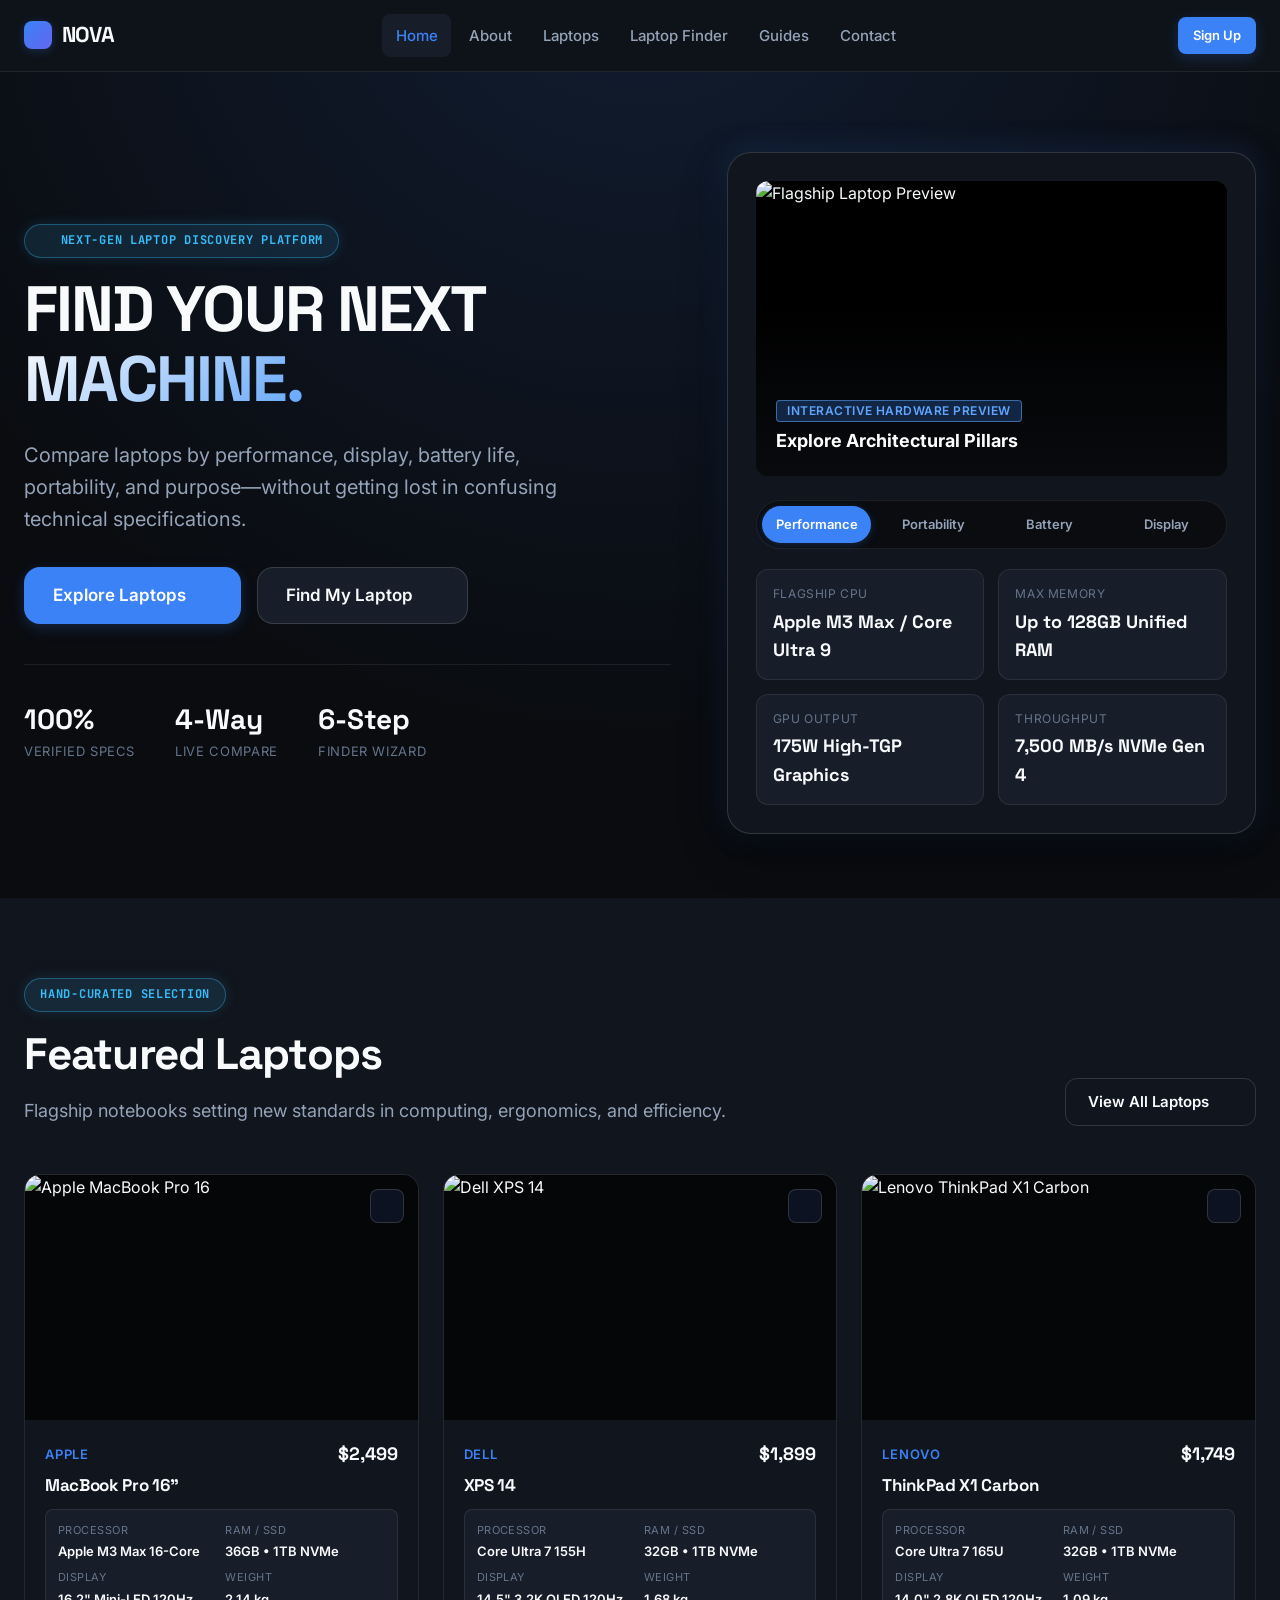
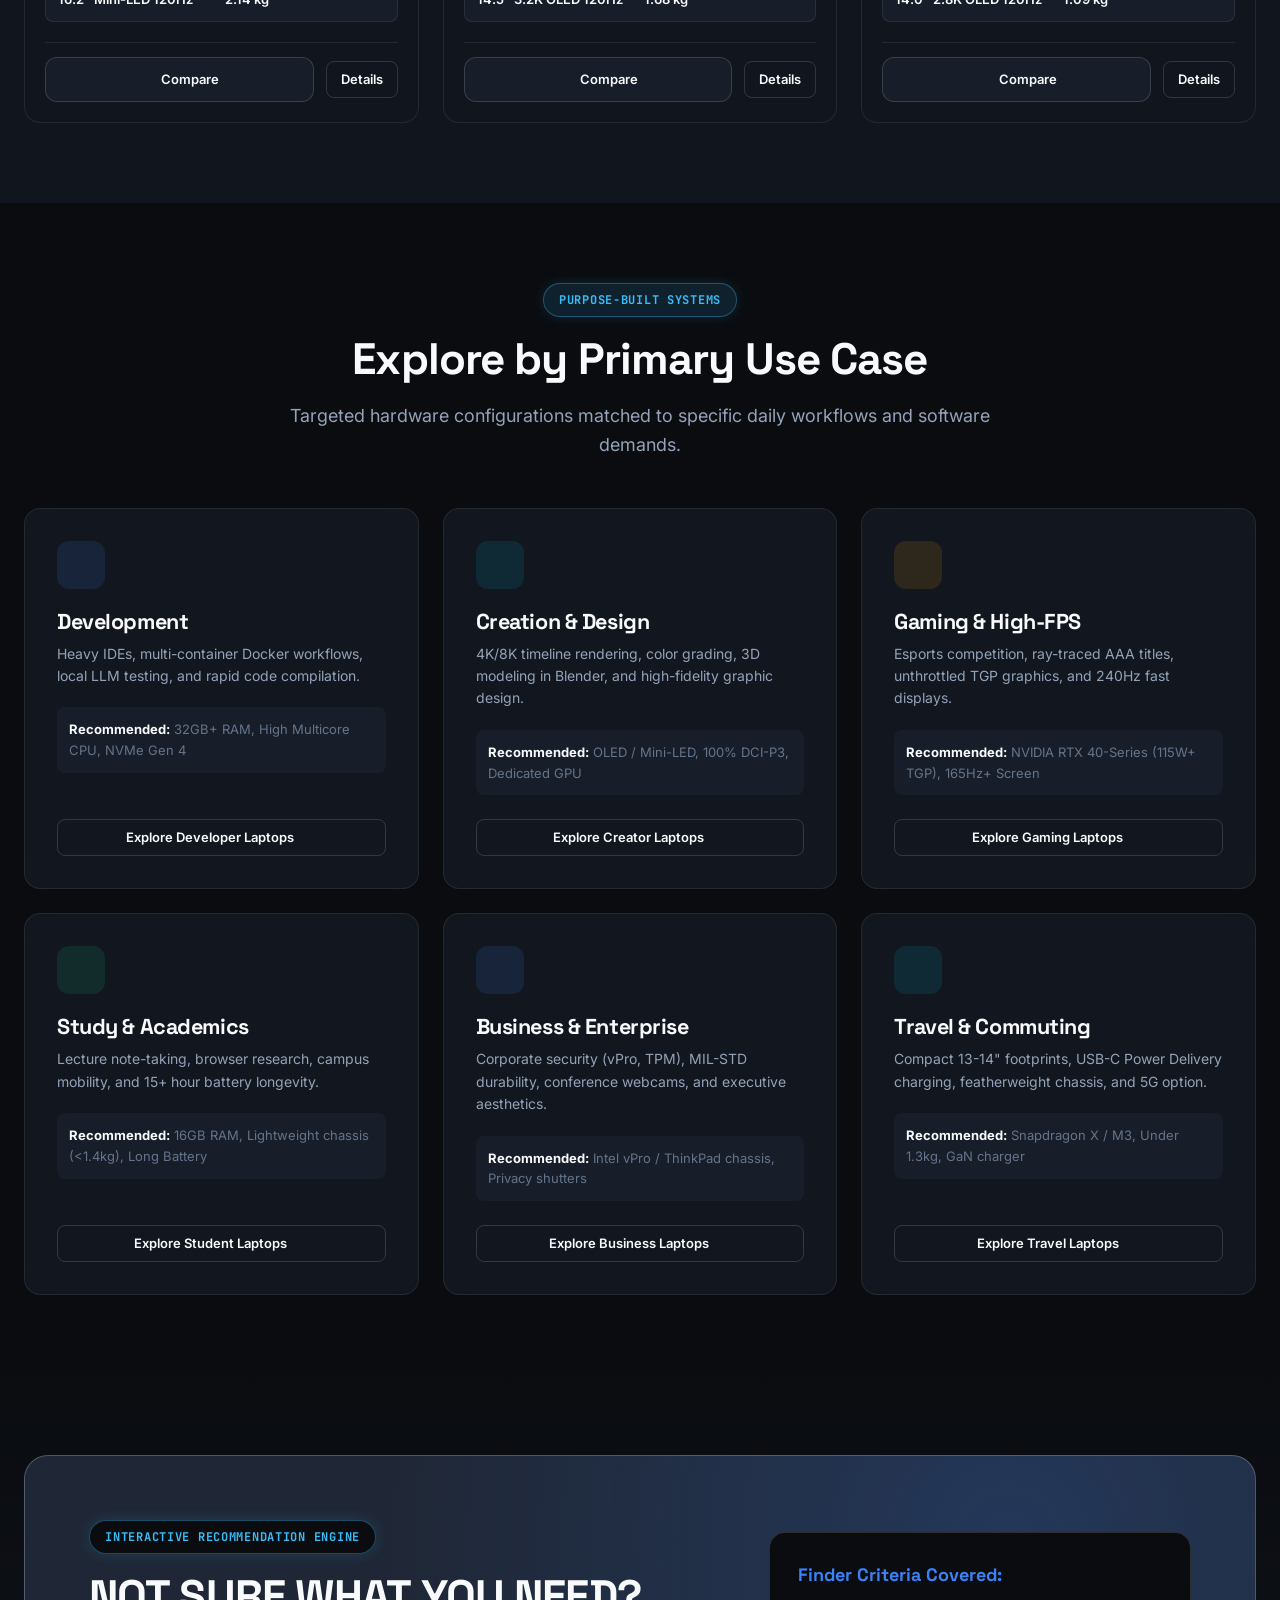
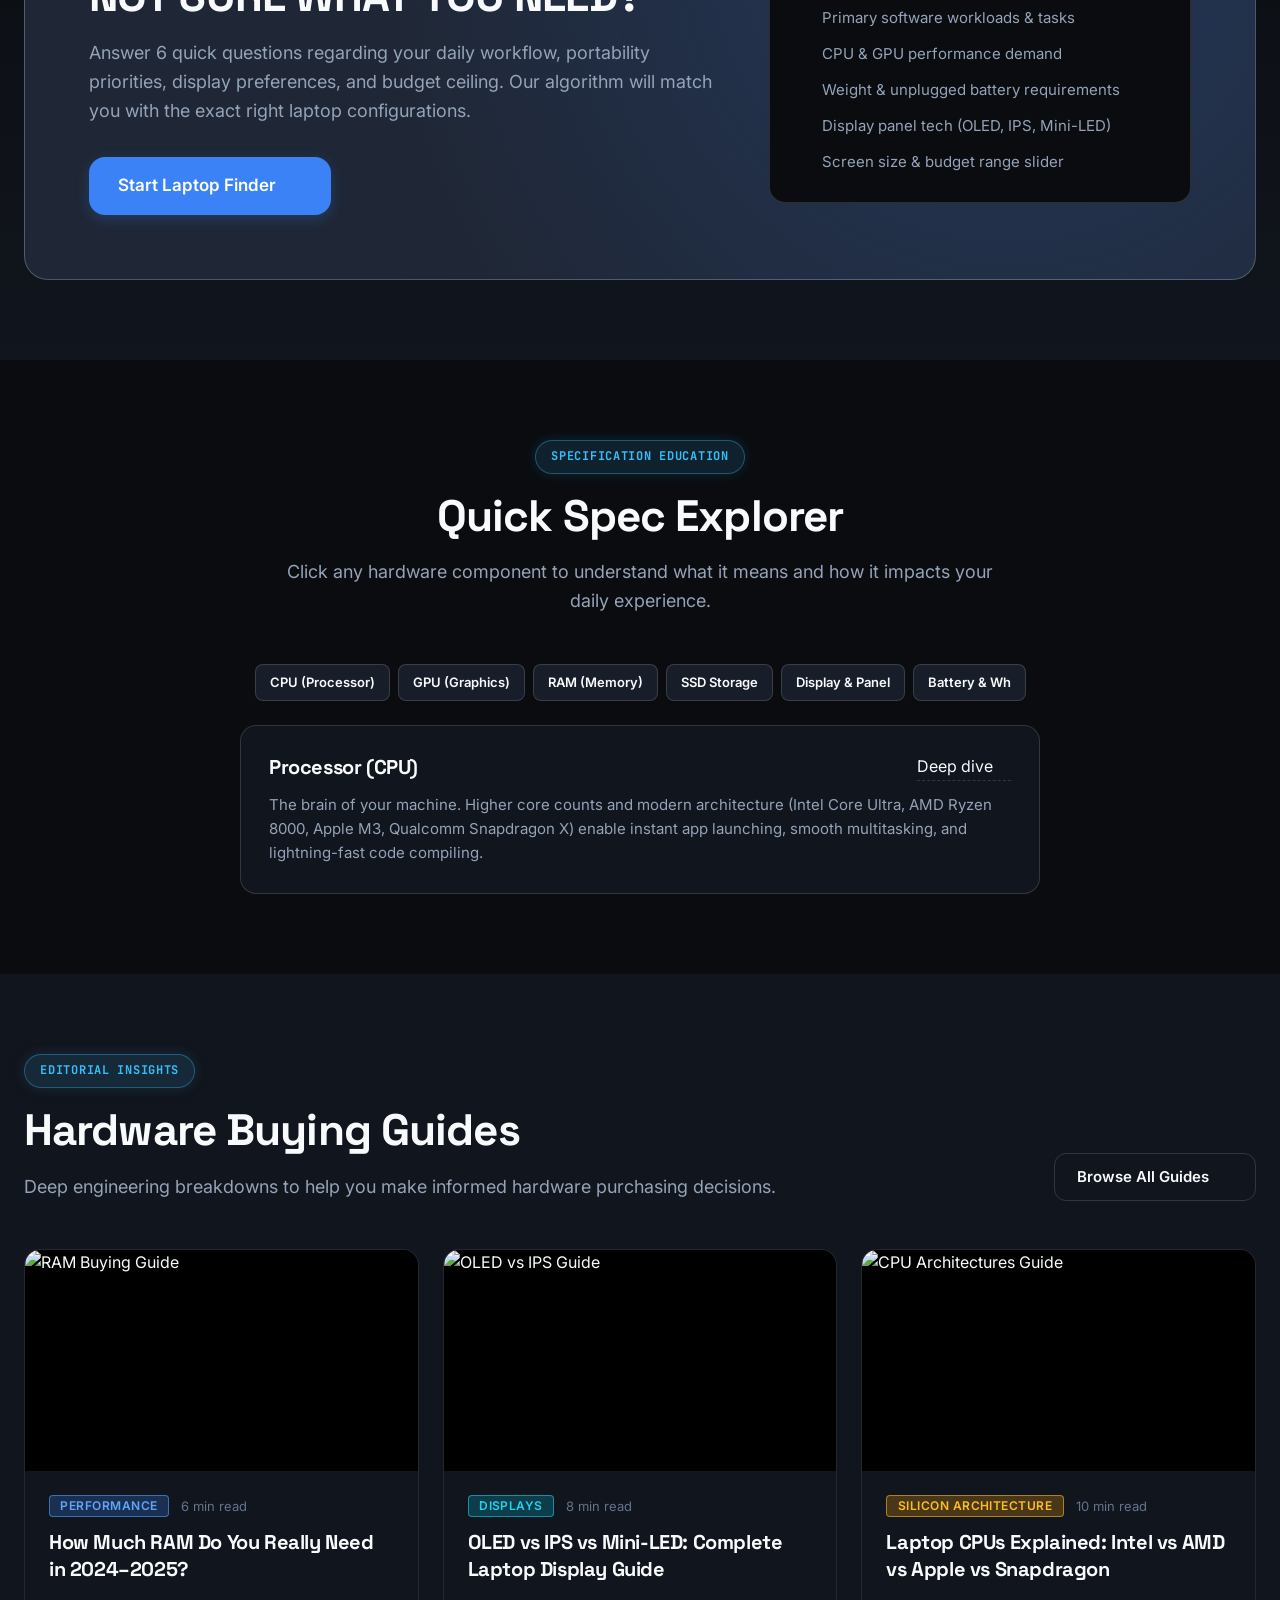
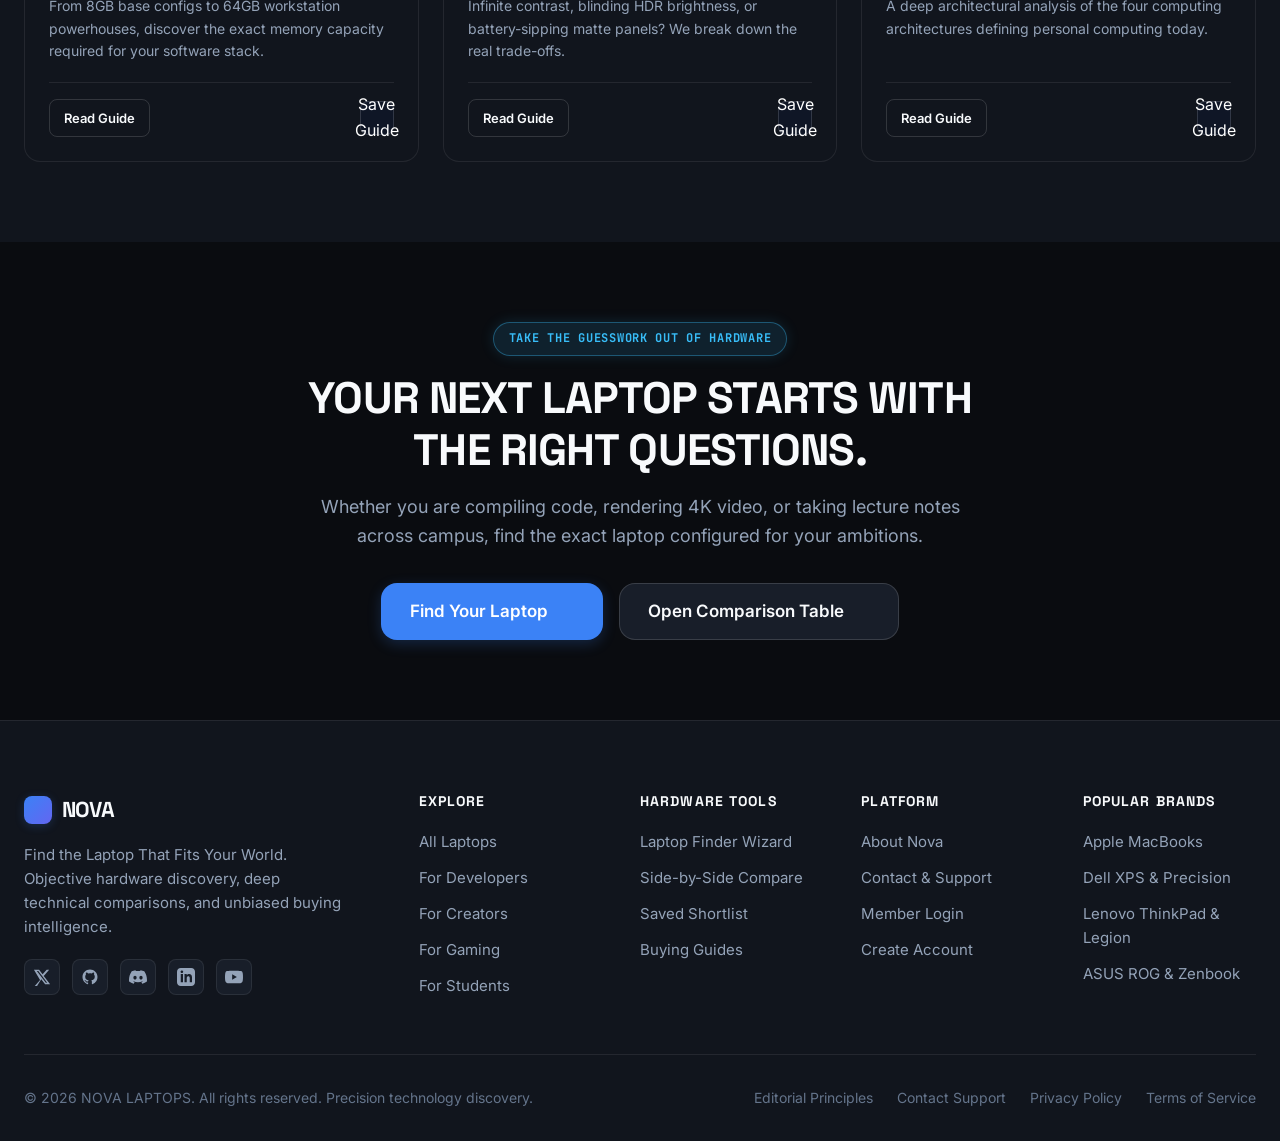
==== commit 5965f592: "Your commit message" ====
--- a/index.html
+++ b/index.html
@@ -39,6 +39,9 @@
           <a href="index.html" class="nav-link active">Home</a>
         </div>
         <div class="nav-item">
+          <a href="about.html" class="nav-link">About</a>
+        </div>
+        <div class="nav-item">
           <a href="laptops.html" class="nav-link">Laptops</a>
         </div>
         <div class="nav-item">
@@ -46,9 +49,6 @@
         </div>
         <div class="nav-item">
           <a href="guides.html" class="nav-link">Guides</a>
-        </div>
-        <div class="nav-item">
-          <a href="about.html" class="nav-link">About</a>
         </div>
         <div class="nav-item">
           <a href="contact.html" class="nav-link">Contact</a>
@@ -83,10 +83,10 @@
 
       <div class="mobile-nav-links">
         <a href="index.html" class="mobile-nav-link active">Home</a>
+        <a href="about.html" class="mobile-nav-link">About</a>
         <a href="laptops.html" class="mobile-nav-link">Laptops</a>
         <a href="laptop-finder.html" class="mobile-nav-link">Laptop Finder</a>
-        <a href="guides.html" class="mobile-nav-link">Buying Guides</a>
-        <a href="about.html" class="mobile-nav-link">About</a>
+        <a href="guides.html" class="mobile-nav-link">Guides</a>
         <a href="contact.html" class="mobile-nav-link">Contact</a>
       </div>
 
@@ -207,9 +207,6 @@
           <div class="laptop-card">
             <div class="laptop-card-media">
               <img src="https://images.unsplash.com/photo-1517336714731-489689fd1ca8?auto=format&fit=crop&w=800&q=80" alt="Apple MacBook Pro 16" class="laptop-card-img" loading="lazy">
-              <div class="laptop-card-badges">
-                <span class="badge badge-cyan">Creator Pick</span>
-              </div>
               <div class="laptop-card-quick-actions">
                 <button class="card-icon-action-btn" data-save-laptop-btn="macbook-pro-16-m3" title="Save to shortlist">
                   <i data-lucide="bookmark" style="width: 16px; height: 16px;"></i>
@@ -253,9 +250,6 @@
           <div class="laptop-card">
             <div class="laptop-card-media">
               <img src="https://images.unsplash.com/photo-1593642632823-8f785ba67e45?auto=format&fit=crop&w=800&q=80" alt="Dell XPS 14" class="laptop-card-img" loading="lazy">
-              <div class="laptop-card-badges">
-                <span class="badge badge-blue">New Architecture</span>
-              </div>
               <div class="laptop-card-quick-actions">
                 <button class="card-icon-action-btn" data-save-laptop-btn="dell-xps-14-2024" title="Save to shortlist">
                   <i data-lucide="bookmark" style="width: 16px; height: 16px;"></i>
@@ -299,9 +293,6 @@
           <div class="laptop-card">
             <div class="laptop-card-media">
               <img src="https://images.unsplash.com/photo-1588872657578-7efd1f1555ed?auto=format&fit=crop&w=800&q=80" alt="Lenovo ThinkPad X1 Carbon" class="laptop-card-img" loading="lazy">
-              <div class="laptop-card-badges">
-                <span class="badge badge-emerald">Lightweight (1.09kg)</span>
-              </div>
               <div class="laptop-card-quick-actions">
                 <button class="card-icon-action-btn" data-save-laptop-btn="lenovo-thinkpad-x1-carbon-gen12" title="Save to shortlist">
                   <i data-lucide="bookmark" style="width: 16px; height: 16px;"></i>
@@ -555,7 +546,7 @@
               </div>
               <h3 class="guide-card-title"><a href="guide-details.html?id=ram-guide-2024">How Much RAM Do You Really Need in 2024–2025?</a></h3>
               <p class="guide-card-excerpt">From 8GB base configs to 64GB workstation powerhouses, discover the exact memory capacity required for your software stack.</p>
-              <div style="margin-top: auto; display: flex; justify-content: space-between; align-items: center;">
+              <div class="guide-card-footer">
                 <a href="guide-details.html?id=ram-guide-2024" class="btn btn-outline btn-sm">Read Guide</a>
                 <button class="card-icon-action-btn" data-save-guide-btn="ram-guide-2024" title="Save Guide">
                   <i data-lucide="bookmark" style="width: 16px; height: 16px;"></i>
@@ -576,7 +567,7 @@
               </div>
               <h3 class="guide-card-title"><a href="guide-details.html?id=oled-vs-ips-displays">OLED vs IPS vs Mini-LED: Complete Laptop Display Guide</a></h3>
               <p class="guide-card-excerpt">Infinite contrast, blinding HDR brightness, or battery-sipping matte panels? We break down the real trade-offs.</p>
-              <div style="margin-top: auto; display: flex; justify-content: space-between; align-items: center;">
+              <div class="guide-card-footer">
                 <a href="guide-details.html?id=oled-vs-ips-displays" class="btn btn-outline btn-sm">Read Guide</a>
                 <button class="card-icon-action-btn" data-save-guide-btn="oled-vs-ips-displays" title="Save Guide">
                   <i data-lucide="bookmark" style="width: 16px; height: 16px;"></i>
@@ -597,7 +588,7 @@
               </div>
               <h3 class="guide-card-title"><a href="guide-details.html?id=laptop-cpu-architectures-explained">Laptop CPUs Explained: Intel vs AMD vs Apple vs Snapdragon</a></h3>
               <p class="guide-card-excerpt">A deep architectural analysis of the four computing architectures defining personal computing today.</p>
-              <div style="margin-top: auto; display: flex; justify-content: space-between; align-items: center;">
+              <div class="guide-card-footer">
                 <a href="guide-details.html?id=laptop-cpu-architectures-explained" class="btn btn-outline btn-sm">Read Guide</a>
                 <button class="card-icon-action-btn" data-save-guide-btn="laptop-cpu-architectures-explained" title="Save Guide">
                   <i data-lucide="bookmark" style="width: 16px; height: 16px;"></i>
@@ -618,7 +609,7 @@
           <p style="font-size: 1.125rem; color: var(--text-secondary); line-height: 1.6; margin-bottom: 2rem;">
             Whether you are compiling code, rendering 4K video, or taking lecture notes across campus, find the exact laptop configured for your ambitions.
           </p>
-          <div style="display: flex; gap: 1rem; justify-content: center; flex-wrap: wrap;">
+          <div class="final-cta-btn-group" style="display: flex; gap: 1rem; justify-content: center; flex-wrap: wrap;">
             <a href="laptop-finder.html" class="btn btn-primary btn-lg">
               Find Your Laptop <i data-lucide="sparkles" style="width: 18px; height: 18px;"></i>
             </a>
--- a/assets/css/style.css
+++ b/assets/css/style.css
@@ -116,7 +116,7 @@
   font-size: 16px;
   scroll-behavior: smooth;
   -webkit-text-size-adjust: 100%;
-  overflow-x: hidden;
+  overflow-x: clip;
   max-width: 100vw;
   width: 100%;
 }
@@ -129,7 +129,7 @@
   min-height: 100vh;
   display: flex;
   flex-direction: column;
-  overflow-x: hidden;
+  overflow-x: clip;
   max-width: 100vw;
   width: 100%;
   position: relative;
@@ -241,19 +241,27 @@
   gap: 0.4rem;
   font-family: var(--font-mono);
   font-size: clamp(0.6875rem, 2.5vw, 0.75rem);
-  font-weight: 600;
+  font-weight: 700;
   text-transform: uppercase;
-  letter-spacing: 0.05em;
-  color: var(--accent-primary);
-  background: var(--accent-subtle);
-  padding: 0.35rem 0.85rem;
+  letter-spacing: 0.06em;
+  color: #38BDF8;
+  background: rgba(56, 189, 248, 0.12);
+  padding: 0.4rem 0.95rem;
   border-radius: var(--radius-full);
   margin-bottom: 1rem;
-  border: 1px solid var(--border-glow);
+  border: 1px solid rgba(56, 189, 248, 0.35);
+  box-shadow: 0 0 14px rgba(56, 189, 248, 0.15);
   max-width: 100%;
   white-space: normal;
   text-align: center;
   box-sizing: border-box;
+}
+
+[data-theme="light"] .section-tag {
+  color: #0284C7;
+  background: rgba(2, 132, 199, 0.12);
+  border-color: rgba(2, 132, 199, 0.35);
+  box-shadow: 0 0 10px rgba(2, 132, 199, 0.1);
 }
 
 .section-title {
@@ -667,11 +675,14 @@
 .footer-links a {
   color: var(--text-secondary);
   font-size: 0.9375rem;
-  transition: color var(--transition-fast);
+  transition: all var(--transition-fast);
+  display: inline-flex;
+  align-items: center;
 }
 
 .footer-links a:hover {
-  color: var(--accent-primary);
+  color: var(--accent-hover);
+  transform: translateX(4px);
 }
 
 .footer-bottom {
@@ -689,6 +700,16 @@
   gap: 1.5rem;
 }
 
+.footer-legal-links a {
+  color: var(--text-muted);
+  transition: all var(--transition-fast);
+}
+
+.footer-legal-links a:hover {
+  color: var(--accent-primary);
+  text-decoration: underline;
+}
+
 /* Custom Scrollbars */
 ::-webkit-scrollbar {
   width: 8px;
--- a/assets/css/components.css
+++ b/assets/css/components.css
@@ -19,8 +19,16 @@
 }
 
 .site-header.scrolled {
-  box-shadow: var(--shadow-sm);
+  background-color: rgba(10, 12, 16, 0.95);
+  backdrop-filter: blur(24px);
+  -webkit-backdrop-filter: blur(24px);
+  box-shadow: 0 4px 20px rgba(0, 0, 0, 0.4);
   border-bottom-color: var(--border-medium);
+}
+
+[data-theme="light"] .site-header.scrolled {
+  background-color: rgba(255, 255, 255, 0.95);
+  box-shadow: 0 4px 20px rgba(0, 0, 0, 0.08);
 }
 
 .nav-container {
@@ -348,9 +356,24 @@
   justify-content: space-between;
   padding: 0.75rem 1rem;
   border-radius: var(--radius-sm);
-  color: var(--text-primary);
+  color: var(--text-secondary);
   font-weight: 500;
   background-color: var(--bg-tertiary);
+  border: 1px solid transparent;
+  transition: all var(--transition-fast);
+}
+
+.mobile-nav-link:hover {
+  color: var(--text-primary);
+  background-color: var(--bg-elevated);
+  border-color: var(--border-medium);
+}
+
+.mobile-nav-link.active {
+  color: var(--accent-primary);
+  background-color: var(--accent-subtle);
+  border-color: var(--border-glow);
+  font-weight: 600;
 }
 
 .mobile-accordion-content {
@@ -413,13 +436,41 @@
 }
 
 .laptop-card-badges {
-  position: absolute;
-  top: 0.875rem;
-  left: 0.875rem;
-  display: flex;
-  flex-direction: column;
-  gap: 0.4rem;
-  z-index: 2;
+  display: none !important;
+}
+
+.laptop-card-badges .badge {
+  font-weight: 700;
+  letter-spacing: 0.05em;
+  padding: 0.35rem 0.65rem;
+  border-radius: var(--radius-xs);
+  backdrop-filter: blur(8px);
+  -webkit-backdrop-filter: blur(8px);
+  box-shadow: 0 2px 8px rgba(0, 0, 0, 0.35);
+}
+
+.badge-cyan {
+  background: rgba(6, 182, 212, 0.25);
+  color: #22D3EE;
+  border: 1px solid rgba(34, 211, 238, 0.55);
+}
+
+.badge-blue {
+  background: rgba(59, 130, 246, 0.25);
+  color: #60A5FA;
+  border: 1px solid rgba(96, 165, 250, 0.55);
+}
+
+.badge-emerald {
+  background: rgba(16, 185, 129, 0.25);
+  color: #34D399;
+  border: 1px solid rgba(52, 211, 153, 0.55);
+}
+
+.badge-amber {
+  background: rgba(245, 158, 11, 0.25);
+  color: #FBBF24;
+  border: 1px solid rgba(251, 191, 36, 0.55);
 }
 
 .laptop-card-quick-actions {
@@ -1579,3 +1630,151 @@
   width: 100%;
 }
 
+/* --- GUIDE CARD FOOTER & BUTTON ALIGNMENT --- */
+.guide-card-footer {
+  margin-top: auto;
+  display: flex;
+  justify-content: space-between;
+  align-items: center;
+  width: 100%;
+  padding-top: 1rem;
+  border-top: 1px solid var(--border-subtle);
+}
+
+.btn-save-guide {
+  display: inline-flex;
+  align-items: center;
+  gap: 0.5rem;
+  transition: all var(--transition-fast);
+}
+
+.btn-save-guide.active,
+.card-icon-action-btn.active {
+  background-color: var(--accent-primary) !important;
+  color: #FFFFFF !important;
+  border-color: var(--accent-primary) !important;
+}
+
+/* --- BACK TO TOP BUTTON --- */
+.back-to-top-btn {
+  position: fixed;
+  bottom: 2rem;
+  right: 2rem;
+  width: 48px;
+  height: 48px;
+  border-radius: var(--radius-full);
+  background-color: var(--bg-surface);
+  color: var(--text-primary);
+  border: 1.5px solid var(--border-strong);
+  display: flex;
+  align-items: center;
+  justify-content: center;
+  box-shadow: 0 4px 16px rgba(0, 0, 0, 0.28);
+  cursor: pointer;
+  z-index: 990;
+  opacity: 0;
+  visibility: hidden;
+  transform: translateY(16px);
+  transition: opacity 0.3s ease, transform 0.3s ease, background-color 0.2s ease, border-color 0.2s ease, color 0.2s ease, box-shadow 0.2s ease;
+}
+
+.back-to-top-btn svg {
+  width: 22px;
+  height: 22px;
+  display: block;
+  stroke: currentColor;
+  stroke-width: 2.5px;
+  fill: none;
+  flex-shrink: 0;
+  transition: transform 0.2s ease;
+}
+
+.back-to-top-btn.visible {
+  opacity: 1;
+  visibility: visible;
+  transform: translateY(0);
+}
+
+.back-to-top-btn:hover {
+  background-color: var(--accent-primary);
+  border-color: var(--accent-primary);
+  color: #FFFFFF;
+  transform: translateY(-3px);
+  box-shadow: 0 6px 22px var(--accent-glow);
+}
+
+.back-to-top-btn:hover svg {
+  transform: translateY(-2px);
+  stroke: #FFFFFF;
+}
+
+/* --- PASSWORD INPUT WRAPPER & TOGGLE --- */
+.password-input-wrapper {
+  position: relative;
+  display: flex;
+  align-items: center;
+  width: 100%;
+}
+
+.password-input-wrapper .form-input {
+  width: 100%;
+  padding-right: 2.75rem;
+}
+
+.password-toggle-btn {
+  position: absolute;
+  right: 0.75rem;
+  top: 50%;
+  transform: translateY(-50%);
+  display: flex;
+  align-items: center;
+  justify-content: center;
+  color: var(--text-muted);
+  cursor: pointer;
+  padding: 0.35rem;
+  border-radius: var(--radius-xs);
+  transition: color var(--transition-fast), background-color var(--transition-fast);
+  z-index: 2;
+}
+
+.password-toggle-btn:hover {
+  color: var(--accent-primary);
+  background-color: var(--accent-subtle);
+}
+
+/* --- AUTH LINKS HOVER --- */
+.auth-card a {
+  color: var(--accent-primary);
+  transition: all var(--transition-fast);
+  text-decoration: none;
+}
+
+.auth-card a:hover {
+  color: var(--accent-hover);
+  text-decoration: underline;
+}
+
+/* --- CONTACT SOCIAL CARDS HOVER --- */
+.contact-social-card {
+  display: flex;
+  align-items: center;
+  gap: 0.6rem;
+  padding: 0.65rem 0.85rem;
+  background: var(--bg-tertiary);
+  border: 1px solid var(--border-subtle);
+  border-radius: var(--radius-md);
+  color: var(--text-primary);
+  text-decoration: none;
+  font-size: 0.875rem;
+  font-weight: 500;
+  transition: all var(--transition-fast);
+}
+
+.contact-social-card:hover {
+  background: var(--bg-elevated);
+  border-color: var(--accent-primary);
+  transform: translateY(-2px);
+  color: var(--accent-primary);
+  box-shadow: 0 4px 12px var(--accent-glow);
+}
+
--- a/assets/css/responsive.css
+++ b/assets/css/responsive.css
@@ -7,9 +7,13 @@
 
 /* Universal Overflow & Box Sizing Guards */
 html, body {
-  overflow-x: hidden !important;
+  overflow-x: clip !important;
   max-width: 100vw !important;
   width: 100% !important;
+}
+
+#openMobileFiltersBtn {
+  display: none !important;
 }
 
 *, *::before, *::after {
@@ -140,6 +144,10 @@
     grid-template-columns: 1fr;
   }
 
+  #openMobileFiltersBtn {
+    display: inline-flex !important;
+  }
+
   .filter-sidebar {
     display: none; /* replaced by mobile filter drawer */
   }
@@ -501,6 +509,26 @@
     max-width: 95vw !important;
     margin: 0 auto !important;
   }
+
+  /* Final CTA button size uniformity on mobile */
+  .final-cta-btn-group {
+    display: flex !important;
+    flex-direction: column !important;
+    gap: 0.75rem !important;
+    width: 100% !important;
+    max-width: 100% !important;
+    margin: 0 auto !important;
+  }
+
+  .final-cta-btn-group .btn {
+    width: 100% !important;
+    max-width: 100% !important;
+    justify-content: center !important;
+    text-align: center !important;
+    padding: 0.85rem 1.25rem !important;
+    font-size: 1rem !important;
+    box-sizing: border-box !important;
+  }
 }
 
 /* Extra Small Screens (<= 375px) */
